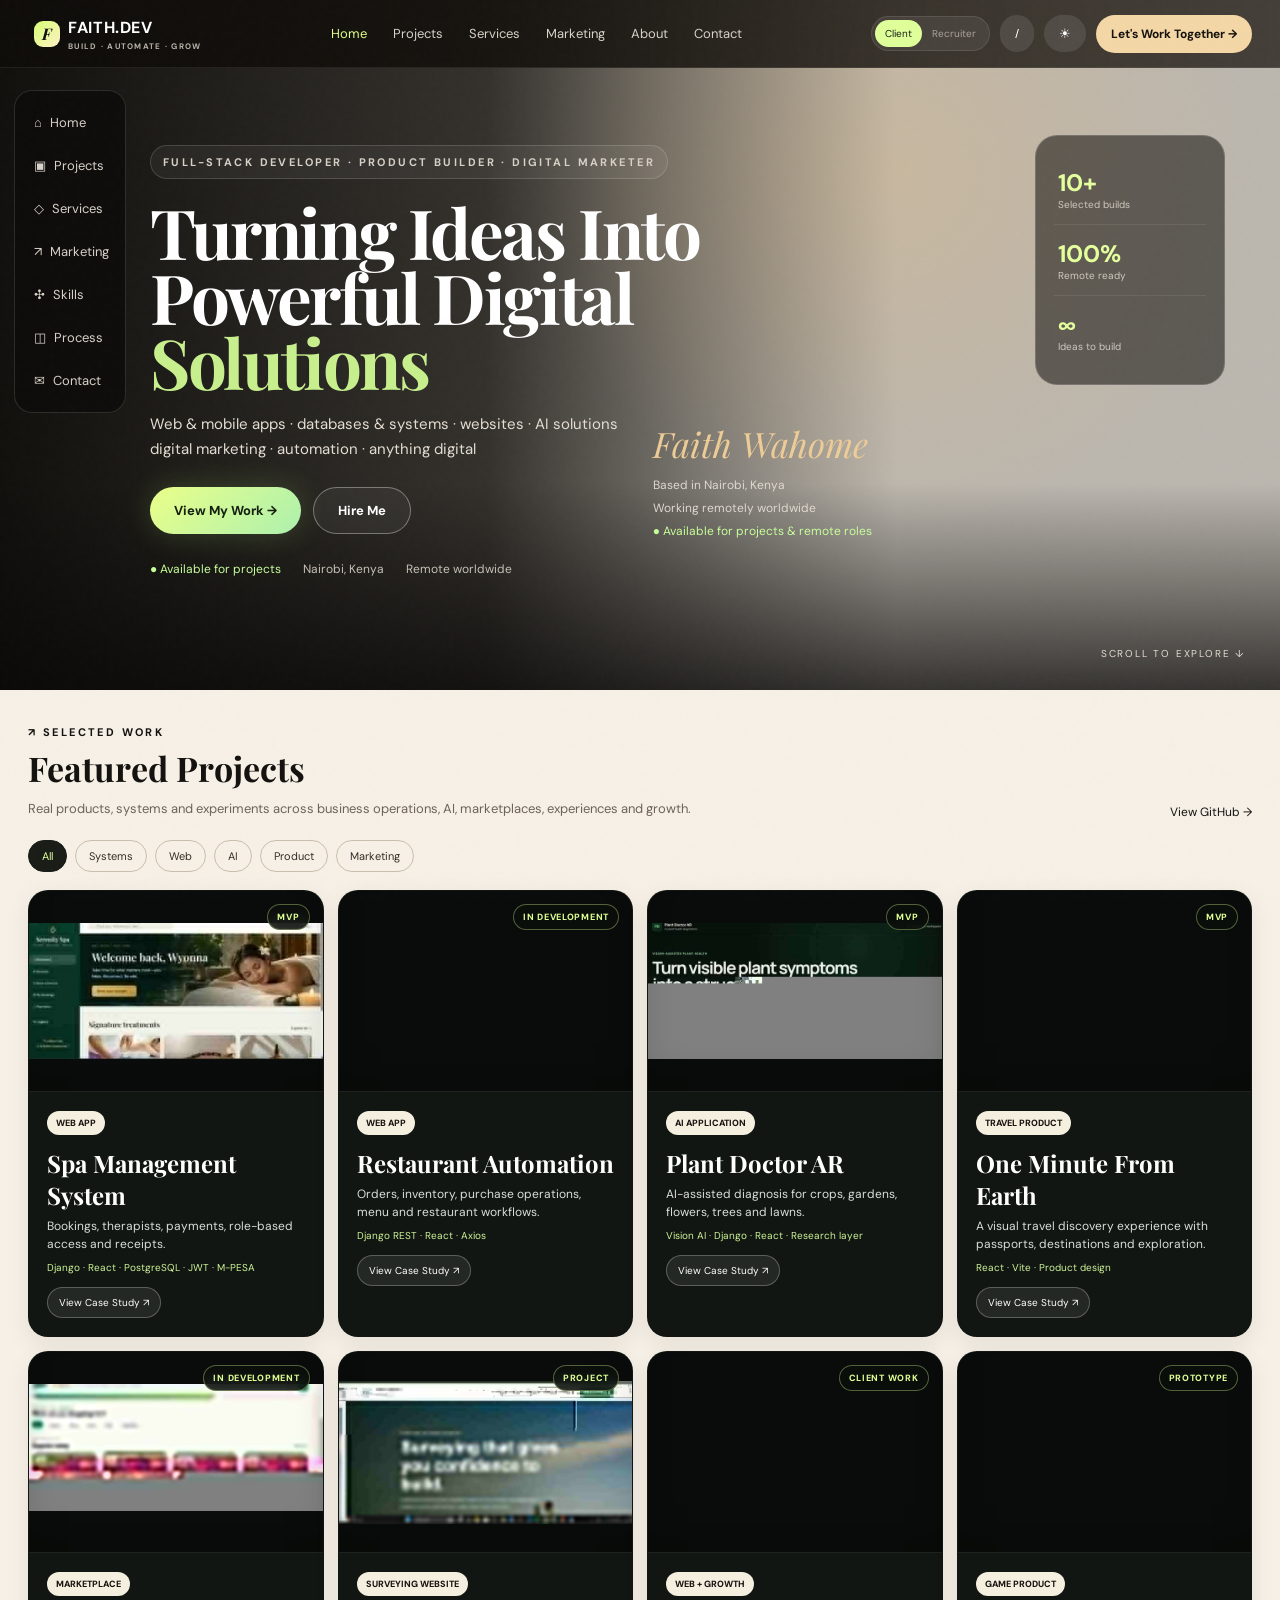
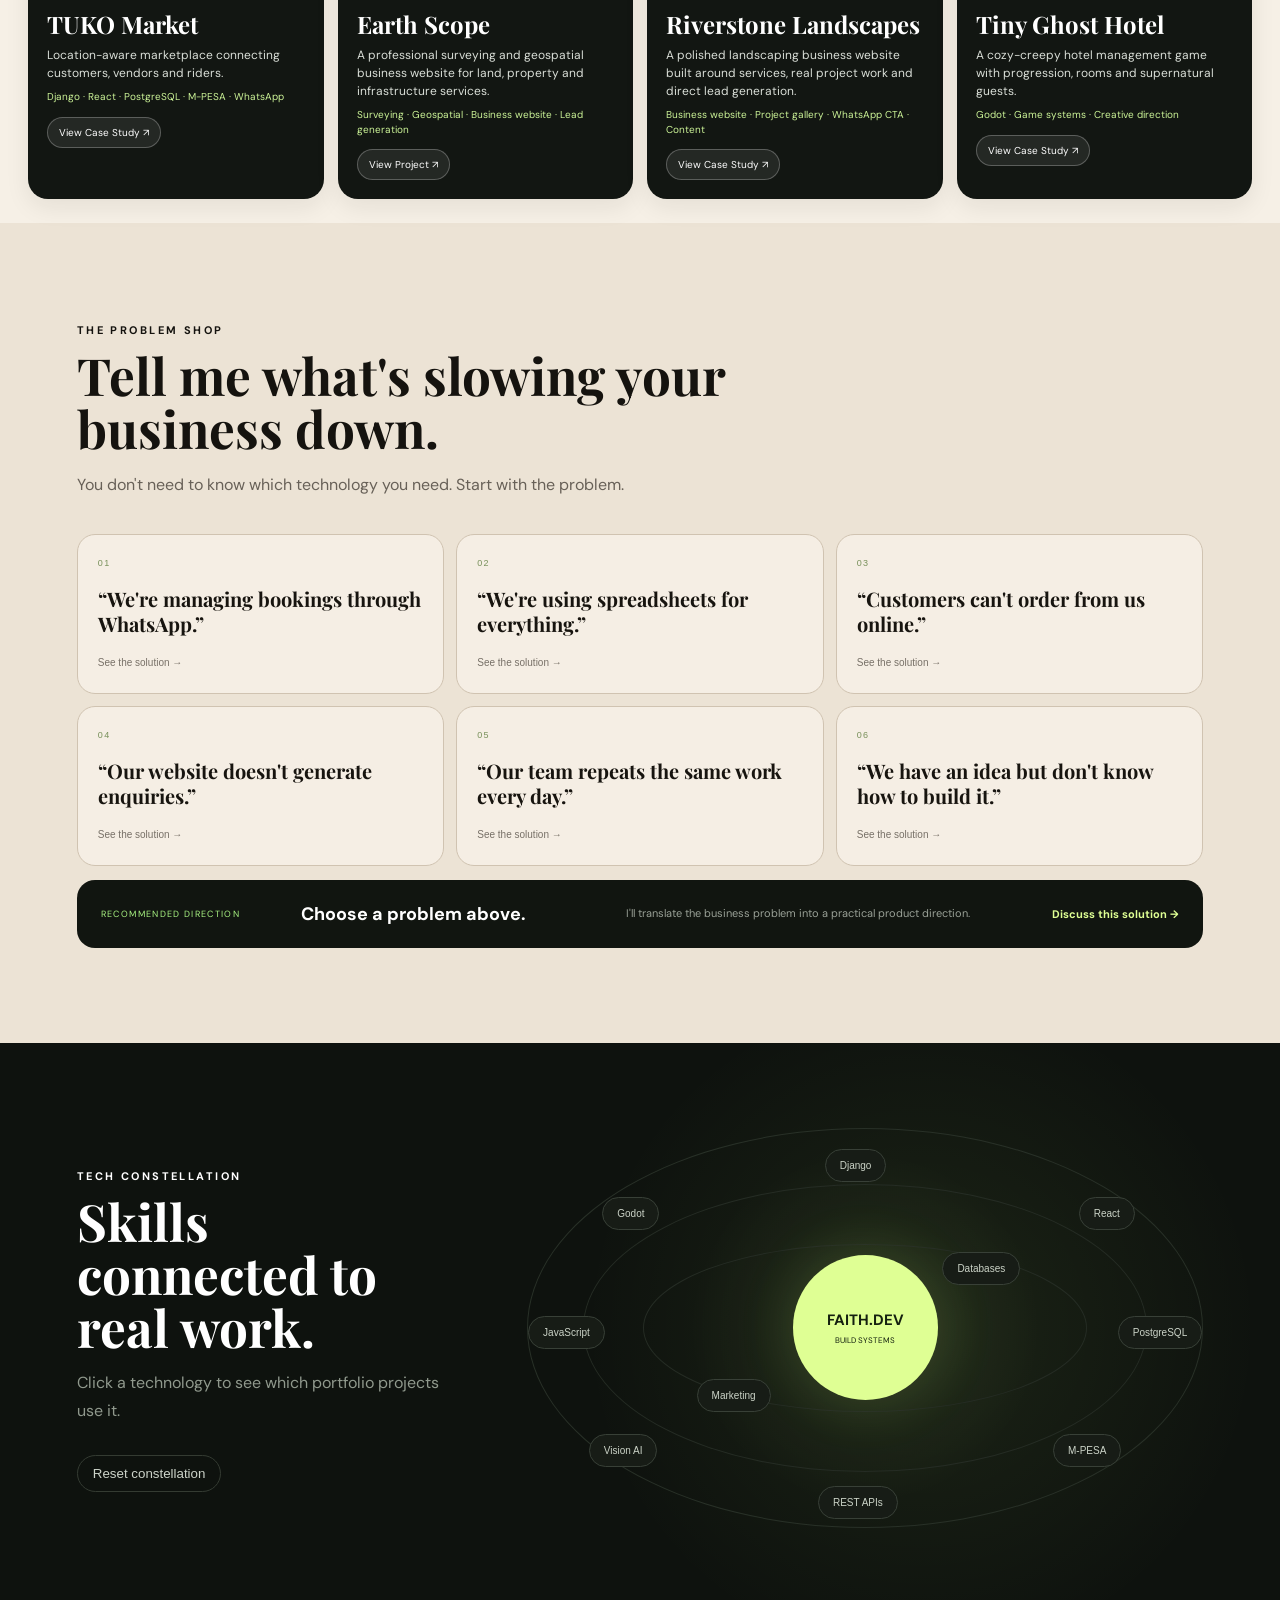
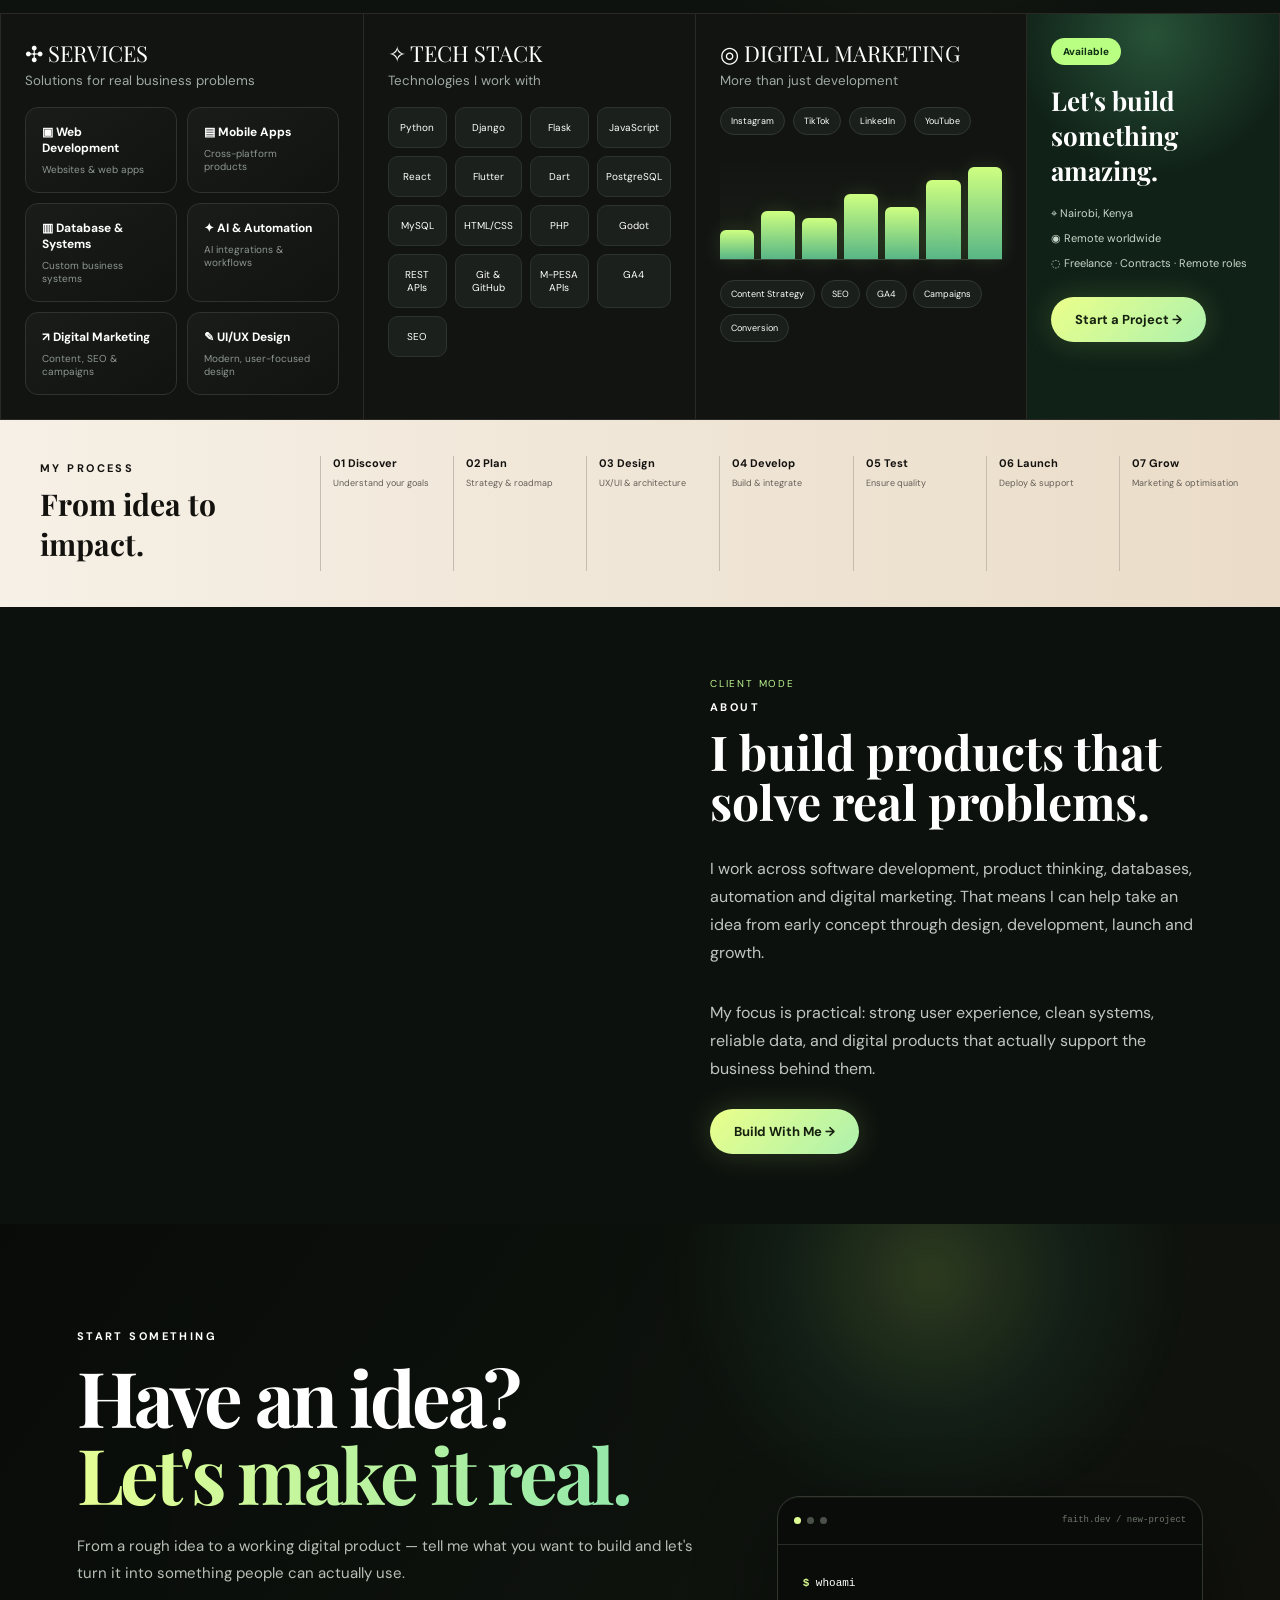
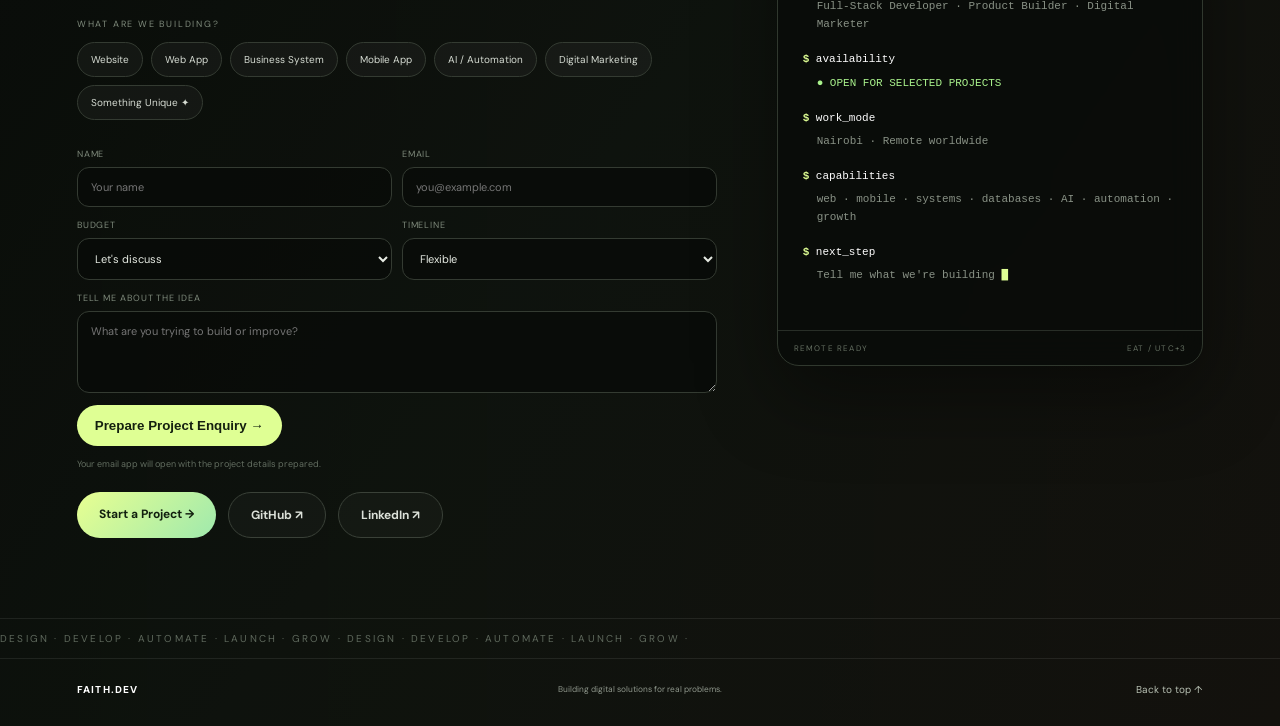
==== index.html @ 77a6c76f "Use local project screenshots for Riverstone and Tiny Ghost Hotel" ====
<!doctype html>
<html lang="en">
<head>
  <meta charset="utf-8"/>
  <meta name="viewport" content="width=device-width,initial-scale=1"/>
  <meta name="description" content="Faith Wahome — full-stack developer, product builder and digital marketer based in Nairobi, working remotely worldwide."/>
  <title>Faith.Dev — Build · Automate · Grow</title>
  <link rel="preconnect" href="https://fonts.googleapis.com">
  <link rel="preconnect" href="https://fonts.gstatic.com" crossorigin>
  <link href="https://fonts.googleapis.com/css2?family=DM+Sans:wght@400;500;600;700&family=Playfair+Display:wght@600;700&display=swap" rel="stylesheet">
  <link rel="stylesheet" href="styles.css"/>
</head>
<body>
  <div class="noise"></div>
  <header class="topbar">
    <a class="brand" href="#home"><span class="brand-mark">F</span><span>FAITH.DEV</span><small>BUILD · AUTOMATE · GROW</small></a>
    <nav class="topnav" aria-label="Main navigation">
      <a class="active" href="#home">Home</a><a href="#projects">Projects</a><a href="#services">Services</a><a href="#marketing">Marketing</a><a href="#about">About</a><a href="#contact">Contact</a>
    </nav>
    <div class="top-actions"><div class="mode-switch" role="group" aria-label="Portfolio mode"><button class="mode-btn active" data-mode="client">Client</button><button class="mode-btn" data-mode="recruiter">Recruiter</button></div><button id="commandBtn" class="icon-btn" aria-label="Open command palette">/</button><button id="themeToggle" class="icon-btn" aria-label="Toggle theme">☀</button><a class="work-btn" href="#contact">Let's Work Together →</a></div>
  </header>

  <aside class="rail">
    <a href="#home">⌂ <span>Home</span></a><a href="#projects">▣ <span>Projects</span></a><a href="#services">◇ <span>Services</span></a><a href="#marketing">↗ <span>Marketing</span></a><a href="#skills">✣ <span>Skills</span></a><a href="#process">◫ <span>Process</span></a><a href="#contact">✉ <span>Contact</span></a>
  </aside>

  <main>
    <section id="home" class="hero">
      <div class="hero-overlay"></div>
      <div class="hero-copy">
        <div class="eyebrow">FULL-STACK DEVELOPER · PRODUCT BUILDER · DIGITAL MARKETER</div>
        <h1>Turning Ideas Into<br/>Powerful Digital<br/><em>Solutions</em></h1>
        <p>Web & mobile apps · databases & systems · websites · AI solutions<br/>digital marketing · automation · anything digital</p>
        <div class="hero-cta"><a class="btn primary" href="#projects">View My Work →</a><a class="btn ghost" href="#contact">Hire Me</a></div>
        <div class="proof-strip"><span>● Available for projects</span><span>Nairobi, Kenya</span><span>Remote worldwide</span></div>
      </div>
      <div class="hero-signature">
        <div class="signature">Faith Wahome</div>
        <p>Based in Nairobi, Kenya</p><p>Working remotely worldwide</p><p class="available">● Available for projects & remote roles</p>
      </div>
      <div class="hero-stats">
        <div><b>10+</b><span>Selected builds</span></div><div><b>100%</b><span>Remote ready</span></div><div><b>∞</b><span>Ideas to build</span></div>
      </div>
      <div class="scroll-note">SCROLL TO EXPLORE ↓</div>
    </section>

    <section id="projects" class="section light-section">
      <div class="section-head"><div><span class="kicker">↗ SELECTED WORK</span><h2>Featured Projects</h2><p class="section-intro">Real products, systems and experiments across business operations, AI, marketplaces, experiences and growth.</p></div><a href="https://github.com/22koki" target="_blank" rel="noreferrer">View GitHub →</a></div>
      <div class="project-toolbar" aria-label="Project filters">
        <button class="filter-btn active" data-filter="all">All</button>
        <button class="filter-btn" data-filter="systems">Systems</button>
        <button class="filter-btn" data-filter="web">Web</button>
        <button class="filter-btn" data-filter="ai">AI</button>
        <button class="filter-btn" data-filter="product">Product</button>
        <button class="filter-btn" data-filter="marketing">Marketing</button>
      </div>
      <div class="project-grid">
        <article class="project-card" data-category="systems web" data-project="spa" data-tech="django react postgresql mpesa" style="--bg:url('assets/projects/serenity-spa.jpg')"><span class="project-status">MVP</span><span>WEB APP</span><div><h3>Spa Management System</h3><p>Bookings, therapists, payments, role-based access and receipts.</p><small>Django · React · PostgreSQL · JWT · M-PESA</small><button class="case-btn">View Case Study ↗</button></div></article>
        <article class="project-card" data-category="systems web" data-project="restaurant" data-tech="django react api" style="--bg:url('assets/projects/restaurant-os.jpg')"><span class="project-status">IN DEVELOPMENT</span><span>WEB APP</span><div><h3>Restaurant Automation</h3><p>Orders, inventory, purchase operations, menu and restaurant workflows.</p><small>Django REST · React · Axios</small><button class="case-btn">View Case Study ↗</button></div></article>
        <article class="project-card" data-category="ai product web" data-project="plant" data-tech="django react ai" style="--bg:url('assets/projects/plant-doctor.jpg')"><span class="project-status">MVP</span><span>AI APPLICATION</span><div><h3>Plant Doctor AR</h3><p>AI-assisted diagnosis for crops, gardens, flowers, trees and lawns.</p><small>Vision AI · Django · React · Research layer</small><button class="case-btn">View Case Study ↗</button></div></article>
        <article class="project-card" data-category="product web" data-project="earth" data-tech="react javascript" style="--bg:url('assets/projects/one-minute-earth.jpg')"><span class="project-status">MVP</span><span>TRAVEL PRODUCT</span><div><h3>One Minute From Earth</h3><p>A visual travel discovery experience with passports, destinations and exploration.</p><small>React · Vite · Product design</small><button class="case-btn">View Case Study ↗</button></div></article>
        <article class="project-card" data-category="systems product web" data-project="tuko" data-tech="django react postgresql mpesa api" style="--bg:url('assets/projects/tuko-market.jpg')"><span class="project-status">IN DEVELOPMENT</span><span>MARKETPLACE</span><div><h3>TUKO Market</h3><p>Location-aware marketplace connecting customers, vendors and riders.</p><small>Django · React · PostgreSQL · M-PESA · WhatsApp</small><button class="case-btn">View Case Study ↗</button></div></article>
        <article class="project-card" data-category="web marketing" data-project="earthscope" data-tech="html css marketing" style="--bg:url('assets/projects/earth-scope.jpg')"><span class="project-status">PROJECT</span><span>SURVEYING WEBSITE</span><div><h3>Earth Scope</h3><p>A professional surveying and geospatial business website for land, property and infrastructure services.</p><small>Surveying · Geospatial · Business website · Lead generation</small><button class="case-btn">View Project ↗</button></div></article>
        <article class="project-card" data-category="marketing web" data-project="riverstone" data-tech="html css marketing" style="--bg:url('assets/projects/riverstone.jpg')"><span class="project-status">CLIENT WORK</span><span>WEB + GROWTH</span><div><h3>Riverstone Landscapes</h3><p>A polished landscaping business website built around services, real project work and direct lead generation.</p><small>Business website · Project gallery · WhatsApp CTA · Content</small><button class="case-btn">View Case Study ↗</button></div></article>
        <article class="project-card" data-category="product" data-project="ghost" data-tech="godot" style="--bg:url('assets/projects/tiny-ghost-hotel.jpg')"><span class="project-status">PROTOTYPE</span><span>GAME PRODUCT</span><div><h3>Tiny Ghost Hotel</h3><p>A cozy-creepy hotel management game with progression, rooms and supernatural guests.</p><small>Godot · Game systems · Creative direction</small><button class="case-btn">View Case Study ↗</button></div></article>
      </div>
    </section>

    <section id="problems" class="problem-shop">
  <div class="problem-head"><span class="kicker">THE PROBLEM SHOP</span><h2>Tell me what's slowing your business down.</h2><p>You don't need to know which technology you need. Start with the problem.</p></div>
  <div class="problem-grid">
    <button data-solution="booking"><span>01</span><b>“We're managing bookings through WhatsApp.”</b><small>See the solution →</small></button>
    <button data-solution="excel"><span>02</span><b>“We're using spreadsheets for everything.”</b><small>See the solution →</small></button>
    <button data-solution="orders"><span>03</span><b>“Customers can't order from us online.”</b><small>See the solution →</small></button>
    <button data-solution="website"><span>04</span><b>“Our website doesn't generate enquiries.”</b><small>See the solution →</small></button>
    <button data-solution="manual"><span>05</span><b>“Our team repeats the same work every day.”</b><small>See the solution →</small></button>
    <button data-solution="idea"><span>06</span><b>“We have an idea but don't know how to build it.”</b><small>See the solution →</small></button>
  </div>
  <div id="solutionPanel" class="solution-panel">
    <span>RECOMMENDED DIRECTION</span><h3 id="solutionTitle">Choose a problem above.</h3><p id="solutionText">I'll translate the business problem into a practical product direction.</p><div id="solutionTags"></div><a href="#contact">Discuss this solution →</a>
  </div>
</section>

<section id="constellation" class="constellation">
  <div class="constellation-copy"><span class="kicker">TECH CONSTELLATION</span><h2>Skills connected to real work.</h2><p>Click a technology to see which portfolio projects use it.</p><button id="resetTech">Reset constellation</button></div>
  <div class="tech-orbit">
    <button data-tech-filter="django">Django</button><button data-tech-filter="react">React</button><button data-tech-filter="postgresql">PostgreSQL</button><button data-tech-filter="mpesa">M-PESA</button><button data-tech-filter="api">REST APIs</button><button data-tech-filter="ai">Vision AI</button><button data-tech-filter="javascript">JavaScript</button><button data-tech-filter="godot">Godot</button><button data-tech-filter="database">Databases</button><button data-tech-filter="marketing">Marketing</button>
    <div class="orbit-core"><b>FAITH.DEV</b><small>BUILD SYSTEMS</small></div>
  </div>
</section>

<section id="recruiterBrief" class="recruiter-brief">
  <div><span class="kicker">RECRUITER QUICK VIEW</span><h2>Full-stack engineering with product thinking.</h2><p>Five years of software-focused experience across web applications, APIs, databases, testing, debugging and product development, with growing work across AI, automation and digital growth.</p></div>
  <div class="recruiter-facts"><span><b>Core</b>Python · Django · React</span><span><b>Data</b>PostgreSQL · MySQL · SQL</span><span><b>Product</b>REST APIs · Flutter · Git/GitHub</span><span><b>Work mode</b>Remote-first · EAT / UTC+3</span></div>
  <div class="recruiter-actions"><a href="https://github.com/22koki" target="_blank" rel="noreferrer">GitHub ↗</a><a href="mailto:wahomeimani@gmail.com?subject=Remote%20Developer%20Opportunity">Contact for a role →</a></div>
</section>

<section class="dashboard">
      <div id="services" class="panel services-panel">
        <div class="panel-title"><div><span>✣ SERVICES</span><small>Solutions for real business problems</small></div></div>
        <div class="mini-grid">
          <div><b>▣ Web Development</b><small>Websites & web apps</small></div>
          <div><b>▤ Mobile Apps</b><small>Cross-platform products</small></div>
          <div><b>▥ Database & Systems</b><small>Custom business systems</small></div>
          <div><b>✦ AI & Automation</b><small>AI integrations & workflows</small></div>
          <div><b>↗ Digital Marketing</b><small>Content, SEO & campaigns</small></div>
          <div><b>✎ UI/UX Design</b><small>Modern, user-focused design</small></div>
        </div>
      </div>

      <div id="skills" class="panel skills-panel">
        <div class="panel-title"><div><span>✧ TECH STACK</span><small>Technologies I work with</small></div></div>
        <div class="skill-cloud"><span>Python</span><span>Django</span><span>Flask</span><span>JavaScript</span><span>React</span><span>Flutter</span><span>Dart</span><span>PostgreSQL</span><span>MySQL</span><span>HTML/CSS</span><span>PHP</span><span>Godot</span><span>REST APIs</span><span>Git & GitHub</span><span>M-PESA APIs</span><span>GA4</span><span>SEO</span></div>
      </div>

      <div id="marketing" class="panel marketing-panel">
        <div class="panel-title"><div><span>◎ DIGITAL MARKETING</span><small>More than just development</small></div></div>
        <div class="social-row"><span>Instagram</span><span>TikTok</span><span>LinkedIn</span><span>YouTube</span></div>
        <div class="growth-graph"><i style="--h:28%"></i><i style="--h:46%"></i><i style="--h:39%"></i><i style="--h:62%"></i><i style="--h:50%"></i><i style="--h:76%"></i><i style="--h:88%"></i></div>
        <div class="marketing-tags"><span>Content Strategy</span><span>SEO</span><span>GA4</span><span>Campaigns</span><span>Conversion</span></div>
      </div>

      <div class="panel availability-card">
        <span class="badge">Available</span><h3>Let's build something amazing.</h3>
        <p>⌖ Nairobi, Kenya</p><p>◉ Remote worldwide</p><p>◌ Freelance · Contracts · Remote roles</p><a href="#contact" class="btn primary">Start a Project →</a>
      </div>
    </section>

    <section id="process" class="process">
      <div><span class="kicker">MY PROCESS</span><h2>From idea to impact.</h2></div>
      <ol><li><b>01 Discover</b><span>Understand your goals</span></li><li><b>02 Plan</b><span>Strategy & roadmap</span></li><li><b>03 Design</b><span>UX/UI & architecture</span></li><li><b>04 Develop</b><span>Build & integrate</span></li><li><b>05 Test</b><span>Ensure quality</span></li><li><b>06 Launch</b><span>Deploy & support</span></li><li><b>07 Grow</b><span>Marketing & optimisation</span></li></ol>
    </section>

    <section id="about" class="about">
      <div class="about-image"></div><div class="about-copy"><span class="kicker">ABOUT</span><h2>I build products that solve real problems.</h2><p>I work across software development, product thinking, databases, automation and digital marketing. That means I can help take an idea from early concept through design, development, launch and growth.</p><p>My focus is practical: strong user experience, clean systems, reliable data, and digital products that actually support the business behind them.</p><a href="#contact" class="btn primary">Build With Me →</a></div>
    </section>

    <section id="contact" class="contact contact-launch">
      <div class="contact-glow"></div>
      <div class="contact-shell">
        <div class="contact-main">
          <span class="kicker">START SOMETHING</span>
          <h2>Have an idea?<br/><em>Let's make it real.</em></h2>
          <p class="contact-lead">From a rough idea to a working digital product — tell me what you want to build and let's turn it into something people can actually use.</p>

          <div class="build-picker">
            <span class="picker-label">WHAT ARE WE BUILDING?</span>
            <div class="build-options">
              <button data-build="Website">Website</button>
              <button data-build="Web application">Web App</button>
              <button data-build="Business system">Business System</button>
              <button data-build="Mobile app">Mobile App</button>
              <button data-build="AI / automation">AI / Automation</button>
              <button data-build="Digital marketing">Digital Marketing</button>
              <button data-build="Something unique">Something Unique ✦</button>
            </div>
          </div>

          <form id="projectForm" class="project-form">
            <div class="form-row"><label>Name<input name="name" required placeholder="Your name"></label><label>Email<input type="email" name="email" required placeholder="you@example.com"></label></div>
            <div class="form-row"><label>Budget<select name="budget"><option>Let's discuss</option><option>Under $500</option><option>$500 – $1,500</option><option>$1,500 – $5,000</option><option>$5,000+</option></select></label><label>Timeline<select name="timeline"><option>Flexible</option><option>ASAP</option><option>1–4 weeks</option><option>1–3 months</option><option>3+ months</option></select></label></div>
            <label>Tell me about the idea<textarea name="message" required rows="4" placeholder="What are you trying to build or improve?"></textarea></label>
            <button type="submit">Prepare Project Enquiry →</button>
            <small id="formStatus">Your email app will open with the project details prepared.</small>
          </form>
          <div class="contact-options">
            <a id="projectEmail" class="contact-primary" href="mailto:wahomeimani@gmail.com?subject=Project%20Enquiry">Start a Project →</a>
            <a href="https://github.com/22koki" target="_blank" rel="noreferrer">GitHub ↗</a>
            <a href="https://www.linkedin.com" target="_blank" rel="noreferrer">LinkedIn ↗</a>
          </div>
        </div>

        <aside class="contact-console">
          <div class="console-top"><span><i></i><i></i><i></i></span><small>faith.dev / new-project</small></div>
          <div class="console-body">
            <p><b>$</b> whoami</p>
            <p class="console-output">Full-Stack Developer · Product Builder · Digital Marketer</p>
            <p><b>$</b> availability</p>
            <p class="console-output status-live">● OPEN FOR SELECTED PROJECTS</p>
            <p><b>$</b> work_mode</p>
            <p class="console-output">Nairobi · Remote worldwide</p>
            <p><b>$</b> capabilities</p>
            <p class="console-output">web · mobile · systems · databases · AI · automation · growth</p>
            <p><b>$</b> next_step</p>
            <p class="console-output terminal-cursor">Tell me what we're building <span>█</span></p>
          </div>
          <div class="console-footer"><span>REMOTE READY</span><span>EAT / UTC+3</span></div>
        </aside>
      </div>
      <div class="contact-marquee" aria-hidden="true"><div>DESIGN · DEVELOP · AUTOMATE · LAUNCH · GROW · DESIGN · DEVELOP · AUTOMATE · LAUNCH · GROW ·</div></div>
      <footer class="site-footer"><span>FAITH.DEV</span><small>Building digital solutions for real problems.</small><a href="#home">Back to top ↑</a></footer>
    </section>
  <div id="projectModal" class="project-modal" aria-hidden="true">
    <div class="modal-backdrop" data-close-modal></div>
    <article class="modal-card" role="dialog" aria-modal="true" aria-labelledby="modalTitle">
      <button class="modal-close" data-close-modal aria-label="Close project">×</button>
      <span id="modalType" class="modal-type"></span>
      <h2 id="modalTitle"></h2>
      <p id="modalSummary" class="modal-summary"></p>
      <div class="modal-columns">
        <div><h4>What it solves</h4><p id="modalProblem"></p></div>
        <div><h4>Built with</h4><div id="modalStack" class="modal-stack"></div></div>
      </div>
      <div id="modalHighlights" class="modal-highlights"></div>
      <div class="modal-actions"><a id="modalCase" class="btn primary">Full Case Study →</a><a id="modalRepo" class="btn modal-contact" target="_blank" rel="noreferrer">GitHub</a><a href="#contact" class="btn modal-contact" data-close-modal>Build something like this</a></div>
    </article>
  </div>

  <div id="commandPalette" class="command-palette" aria-hidden="true">
    <div class="command-backdrop" data-close-command></div>
    <div class="command-box" role="dialog" aria-modal="true" aria-label="Command palette">
      <div class="command-head"><b>COMMAND PALETTE</b><span>ESC to close</span></div>
      <input id="commandInput" autocomplete="off" placeholder="Type: projects, AI, marketing, hire..."/>
      <div class="command-list">
        <button data-command="#projects">↗ Explore projects</button>
        <button data-command-filter="ai">✦ Show AI work</button>
        <button data-command-filter="systems">▦ Show business systems</button>
        <button data-command="#marketing">◎ Show digital marketing</button>
        <button data-command="#skills">⌘ Show tech stack</button>
        <button data-command="#contact">→ Hire / start a project</button>
      </div>
    </div>
  </div>
  </main>
  <script src="script.js"></script>
</body>
</html>
---- styles.css ----
*{box-sizing:border-box}html{scroll-behavior:smooth}body{margin:0;font-family:"DM Sans",sans-serif;background:#f6f0e6;color:#14120f}.noise{position:fixed;inset:0;pointer-events:none;opacity:.035;z-index:100;background-image:url("data:image/svg+xml,%3Csvg viewBox='0 0 180 180' xmlns='http://www.w3.org/2000/svg'%3E%3Cfilter id='n'%3E%3CfeTurbulence type='fractalNoise' baseFrequency='.9' numOctaves='3' stitchTiles='stitch'/%3E%3C/filter%3E%3Crect width='100%25' height='100%25' filter='url(%23n)' opacity='.45'/%3E%3C/svg%3E")}.topbar{position:fixed;z-index:50;top:0;left:0;right:0;height:68px;display:flex;align-items:center;padding:0 28px 0 34px;background:linear-gradient(90deg,rgba(15,13,10,.94),rgba(28,23,17,.75));backdrop-filter:blur(20px);border-bottom:1px solid rgba(255,255,255,.08);color:#fff}.brand{color:#fff;text-decoration:none;font-weight:700;letter-spacing:.04em;display:grid;grid-template-columns:34px auto;grid-template-rows:24px 13px;align-items:center}.brand-mark{grid-row:1/3;width:26px;height:26px;border-radius:9px;background:linear-gradient(135deg,#d7ff73,#fff0c7);color:#111;display:grid;place-items:center;font-family:"Playfair Display";font-style:italic}.brand small{font-size:8px;letter-spacing:.16em;color:#b9b3aa}.topnav{display:flex;gap:26px;margin:auto}.topnav a,.rail a{color:#d8d2ca;text-decoration:none;font-size:13px}.topnav a:hover,.topnav .active{color:#dfff88}.top-actions{display:flex;gap:10px;align-items:center}.icon-btn,.work-btn{border:0;border-radius:999px;padding:11px 15px}.icon-btn{background:rgba(255,255,255,.1);color:#fff}.work-btn{background:#f4d7a6;color:#15120e;text-decoration:none;font-weight:700;font-size:12px}.rail{position:fixed;left:14px;top:90px;z-index:40;width:112px;padding:12px 10px;border-radius:18px;background:rgba(13,12,10,.8);backdrop-filter:blur(18px);border:1px solid rgba(255,255,255,.13);display:flex;flex-direction:column;gap:4px}.rail a{padding:11px 9px;border-radius:10px;display:flex;gap:8px}.rail a:hover{background:rgba(202,255,121,.1);color:#ddff9d}main{padding-top:0}.hero{min-height:690px;position:relative;overflow:hidden;color:#fff;background:linear-gradient(90deg,rgba(13,12,9,.98) 0%,rgba(18,16,12,.85) 38%,rgba(13,12,10,.25) 70%),url('https://images.unsplash.com/photo-1515879218367-8466d910aaa4?auto=format&fit=crop&w=2200&q=90') center/cover}.hero-overlay{position:absolute;inset:0;background:radial-gradient(circle at 70% 25%,rgba(255,188,90,.18),transparent 35%),linear-gradient(180deg,transparent 70%,rgba(9,8,7,.75))}.hero-copy{position:absolute;left:150px;top:145px;z-index:2;max-width:650px}.eyebrow,.kicker{font-size:11px;letter-spacing:.22em;font-weight:700}.eyebrow{color:#d7d0c6;border:1px solid rgba(255,255,255,.15);display:inline-block;padding:9px 12px;border-radius:999px;background:rgba(255,255,255,.05)}h1,h2,h3{margin-top:0}.hero h1{font-family:"Playfair Display",serif;font-size:69px;line-height:.94;margin:20px 0 18px;letter-spacing:-.035em}.hero h1 em,.contact h2 em{font-style:normal;color:#c8ef8d}.hero-copy p{color:#e4ddd3;line-height:1.7;font-size:15px}.hero-cta{display:flex;gap:12px;margin-top:24px}.btn{display:inline-flex;align-items:center;justify-content:center;text-decoration:none;border-radius:999px;padding:14px 24px;font-weight:700;font-size:13px}.btn.primary{background:linear-gradient(135deg,#ebff8a,#adf1ae);color:#15200f;box-shadow:0 0 30px rgba(188,255,123,.18)}.btn.ghost{border:1px solid rgba(255,255,255,.35);color:#fff;background:rgba(255,255,255,.05)}.proof-strip{display:flex;gap:22px;margin-top:27px;color:#c6c0b7;font-size:12px}.proof-strip span:first-child,.available{color:#c7ff9a}.hero-signature{position:absolute;z-index:2;left:51%;top:420px;font-size:12px;color:#e0d8ce}.signature{font-family:"Playfair Display";font-size:35px;font-style:italic;color:#edcc97;margin-bottom:10px}.hero-signature p{margin:7px 0}.hero-stats{position:absolute;z-index:2;right:55px;top:135px;width:190px;border:1px solid rgba(255,255,255,.16);border-radius:22px;padding:18px;background:rgba(21,19,15,.56);backdrop-filter:blur(14px)}.hero-stats div{display:flex;flex-direction:column;padding:13px 4px;border-bottom:1px solid rgba(255,255,255,.08)}.hero-stats div:last-child{border-bottom:0}.hero-stats b{font-size:24px;color:#e4ff9d}.hero-stats span{font-size:10px;color:#cfc9c0}.scroll-note{position:absolute;z-index:2;right:34px;bottom:30px;font-size:10px;letter-spacing:.18em;color:#e4ddd3}.section{padding:30px 28px 24px}.light-section{background:#f6f0e6}.section-head{display:flex;justify-content:space-between;align-items:end;margin-bottom:20px}.section-head h2{font-family:"Playfair Display";font-size:34px;margin:4px 0 0}.section-head a{font-size:12px;color:#14120f;text-decoration:none}.project-grid{display:grid;grid-template-columns:repeat(4,1fr);gap:14px}.project-card{min-height:390px;border-radius:20px;overflow:hidden;position:relative;background:#121612;color:#fff;padding:220px 18px 18px;display:flex;flex-direction:column;justify-content:flex-start;gap:10px;transition:.35s transform,.35s box-shadow;border:1px solid rgba(20,24,19,.12);box-shadow:0 8px 24px rgba(25,20,15,.08)}
.project-card:before{content:"";position:absolute;left:0;right:0;top:0;height:200px;background-color:#090c0a;background-image:var(--bg);background-repeat:no-repeat;background-position:center;background-size:contain;border-bottom:1px solid rgba(255,255,255,.09)}
.project-card:after{content:"";position:absolute;left:0;right:0;top:0;height:200px;pointer-events:none;box-shadow:inset 0 -22px 28px rgba(5,7,5,.12)}.project-card:hover{transform:translateY(-7px);box-shadow:0 18px 35px rgba(25,20,15,.2)}.project-card>span{position:relative;z-index:2;align-self:flex-start;background:#f5efdf;color:#17130f;border-radius:999px;padding:6px 9px;font-size:9px;font-weight:800}.project-card>div{position:relative;z-index:2}.project-card h3{font-family:"Playfair Display";font-size:24px;margin:2px 0 6px}.project-card p{font-size:12px;color:#d9ded7;line-height:1.5;margin:0 0 8px}.project-card small{display:block;font-size:10px;color:#cdf598;line-height:1.45}.dashboard{display:grid;grid-template-columns:1.15fr 1.05fr 1.05fr .8fr;gap:1px;background:#2b2923;padding:1px}.panel{background:#121412;color:white;padding:24px;min-height:300px}.panel-title{display:flex;justify-content:space-between;margin-bottom:18px}.panel-title span{font-family:"Playfair Display";font-size:22px}.panel-title small{display:block;color:#9faaa1;margin-top:4px}.mini-grid{display:grid;grid-template-columns:repeat(2,1fr);gap:10px}.mini-grid div{border:1px solid #2d332e;border-radius:13px;padding:16px;background:linear-gradient(145deg,#191c19,#111310)}.mini-grid b{display:block;font-size:12px}.mini-grid small{display:block;font-size:10px;color:#8d968f;margin-top:7px}.skill-cloud{display:grid;grid-template-columns:repeat(4,1fr);gap:8px}.skill-cloud span{background:#1b201c;border:1px solid #2b332c;padding:13px 8px;border-radius:10px;text-align:center;font-size:10px}.social-row{display:flex;gap:8px;flex-wrap:wrap}.social-row span,.marketing-tags span{padding:7px 10px;border-radius:999px;background:#1a1f1b;border:1px solid #30372f;font-size:9px}.growth-graph{height:105px;display:flex;align-items:flex-end;gap:7px;margin:20px 0;border-bottom:1px solid #394038;background:linear-gradient(180deg,transparent,rgba(186,255,117,.04))}.growth-graph i{flex:1;height:var(--h);background:linear-gradient(#ceff81,#58b686);border-radius:6px 6px 0 0;box-shadow:0 0 20px rgba(189,255,125,.13)}.marketing-tags{display:flex;gap:6px;flex-wrap:wrap}.availability-card{background:radial-gradient(circle at 50% 5%,rgba(121,255,173,.22),transparent 35%),#102117}.availability-card .badge{display:inline-block;padding:7px 12px;border-radius:999px;background:#b8ff82;color:#113015;font-size:10px;font-weight:800}.availability-card h3{font-family:"Playfair Display";font-size:26px;margin:18px 0}.availability-card p{font-size:11px;color:#c8d7ca}.availability-card .btn{margin-top:16px}.process{display:grid;grid-template-columns:250px 1fr;gap:30px;padding:36px 40px;background:linear-gradient(90deg,#f6f0e6,#eadcc8)}.process h2{font-family:"Playfair Display";font-size:30px;margin:7px 0}.process ol{list-style:none;padding:0;margin:0;display:grid;grid-template-columns:repeat(7,1fr);gap:12px}.process li{border-left:1px solid #c6bdaF;padding-left:12px}.process li b{font-size:11px;display:block}.process li span{font-size:9px;color:#645e56}.about{min-height:520px;display:grid;grid-template-columns:1fr 1fr;background:#0d110e;color:#fff}.about-image{background:url('https://images.unsplash.com/photo-1498050108023-c5249f4df085?auto=format&fit=crop&w=1600&q=90') center/cover}.about-copy{display:flex;flex-direction:column;justify-content:center;padding:70px}.about-copy h2{font-family:"Playfair Display";font-size:48px;line-height:1.05;margin:12px 0}.about-copy p{color:#bfc6c0;line-height:1.75;max-width:650px}.about-copy .btn{align-self:flex-start;margin-top:10px}.contact{text-align:center;padding:100px 20px;background:linear-gradient(180deg,#f6f0e6,#e7d6bd)}.contact h2{font-family:"Playfair Display";font-size:64px;line-height:1;margin:15px 0 32px}.contact h2 em{color:#4f7039}.contact-options{display:flex;justify-content:center;gap:12px}.contact-options a{padding:14px 22px;border-radius:999px;border:1px solid #aa9d89;text-decoration:none;color:#15120e;font-weight:700;font-size:12px}body.dark{background:#0d100e;color:#f3efe7}body.dark .light-section{background:#10130f}body.dark .section-head a{color:#fff}body.dark .process{background:linear-gradient(90deg,#11140f,#1a1d17)}body.dark .contact{background:linear-gradient(180deg,#0e100d,#171a14)}body.dark .contact-options a{color:#fff;border-color:#4a5047}@media(max-width:1100px){.rail{display:none}.hero-copy{left:50px}.project-grid{grid-template-columns:repeat(2,1fr)}.dashboard{grid-template-columns:1fr 1fr}.process{grid-template-columns:1fr}.process ol{grid-template-columns:repeat(4,1fr)}}@media(max-width:760px){.topbar{height:62px;padding:0 14px}.topnav{display:none}.work-btn{display:none}.hero{min-height:760px}.hero-copy{left:24px;right:24px;top:125px}.hero h1{font-size:48px}.hero-signature{left:25px;top:500px}.hero-stats{top:auto;right:20px;bottom:42px;width:170px}.proof-strip{flex-wrap:wrap}.section{padding:24px 16px}.project-grid{grid-template-columns:1fr}.dashboard{grid-template-columns:1fr}.process{padding:30px 20px}.process ol{grid-template-columns:1fr 1fr}.about{grid-template-columns:1fr}.about-image{min-height:300px}.about-copy{padding:45px 25px}.about-copy h2{font-size:38px}.contact h2{font-size:48px}.contact-options{flex-direction:column;max-width:260px;margin:auto}}
.section-intro{max-width:720px;color:#6c645a;font-size:13px;line-height:1.6;margin:8px 0 0}
.project-toolbar{display:flex;gap:8px;flex-wrap:wrap;margin:0 0 18px}
.filter-btn,.mode-btn,.case-btn{font:inherit}
.filter-btn{border:1px solid #cabfae;background:transparent;color:#332e28;border-radius:999px;padding:8px 13px;font-size:11px;cursor:pointer}
.filter-btn.active,.filter-btn:hover{background:#1a1d17;color:#dfff9a;border-color:#1a1d17}
.project-card{cursor:pointer}
.project-card.hidden{display:none}
.case-btn{margin-top:12px;border:1px solid rgba(255,255,255,.25);background:rgba(255,255,255,.08);color:#fff;border-radius:999px;padding:8px 11px;font-size:10px;cursor:pointer}
.mode-switch{display:flex;background:rgba(255,255,255,.07);border:1px solid rgba(255,255,255,.1);border-radius:999px;padding:3px}
.mode-btn{border:0;background:transparent;color:#aaa39a;padding:7px 10px;border-radius:999px;font-size:10px;cursor:pointer}
.mode-btn.active{background:#dfff9a;color:#182015}
body[data-mode="recruiter"] .marketing-panel{opacity:.55}
body[data-mode="recruiter"] .project-card[data-category~="marketing"]{order:20}
body[data-mode="recruiter"] .about-copy:before{content:"RECRUITER MODE";display:inline-block;color:#bdf58e;font-size:10px;letter-spacing:.18em;margin-bottom:10px}
body[data-mode="client"] .about-copy:before{content:"CLIENT MODE";display:inline-block;color:#bdf58e;font-size:10px;letter-spacing:.18em;margin-bottom:10px}
.project-modal,.command-palette{position:fixed;inset:0;z-index:120;display:none}
.project-modal.open,.command-palette.open{display:block}
.modal-backdrop,.command-backdrop{position:absolute;inset:0;background:rgba(4,5,4,.74);backdrop-filter:blur(12px)}
.modal-card{position:relative;z-index:2;width:min(860px,calc(100% - 34px));max-height:88vh;overflow:auto;margin:6vh auto;background:linear-gradient(160deg,#f8f2e9,#eadfcf);color:#15120e;border-radius:26px;padding:34px;box-shadow:0 30px 100px rgba(0,0,0,.45)}
.modal-close{position:absolute;right:20px;top:16px;border:0;background:transparent;font-size:32px;cursor:pointer;color:#322b24}
.modal-type{font-size:10px;letter-spacing:.18em;font-weight:800;color:#557238}
.modal-card h2{font-family:"Playfair Display";font-size:44px;line-height:1;margin:10px 0 12px}
.modal-summary{font-size:15px;line-height:1.7;color:#5a534b}
.modal-columns{display:grid;grid-template-columns:1.2fr 1fr;gap:28px;margin:28px 0}
.modal-columns h4{font-size:11px;letter-spacing:.14em;margin:0 0 9px}
.modal-columns p{font-size:13px;line-height:1.6;color:#625a51}
.modal-stack{display:flex;gap:7px;flex-wrap:wrap}
.modal-stack span{font-size:10px;border:1px solid #c9bda9;border-radius:999px;padding:7px 9px}
.modal-highlights{display:grid;grid-template-columns:repeat(3,1fr);gap:10px}
.modal-highlights div{background:#171914;color:#fff;padding:15px;border-radius:14px;font-size:11px;line-height:1.5}
.modal-actions{display:flex;gap:10px;margin-top:26px}
.modal-contact{border:1px solid #aa9d89;color:#19150f}
.command-box{position:relative;z-index:2;width:min(650px,calc(100% - 34px));margin:12vh auto;background:#10130f;border:1px solid #30362e;border-radius:22px;padding:18px;color:#fff;box-shadow:0 30px 100px rgba(0,0,0,.55)}
.command-head{display:flex;justify-content:space-between;font-size:11px;letter-spacing:.13em;color:#bfc8bb;margin-bottom:12px}
.command-head span{font-size:9px;color:#697267}
#commandInput{width:100%;border:1px solid #333a31;background:#181c17;color:#fff;border-radius:13px;padding:15px 16px;outline:none;font:inherit}
.command-list{display:grid;gap:6px;margin-top:12px}
.command-list button{border:0;background:transparent;color:#d9e0d6;text-align:left;padding:12px;border-radius:10px;cursor:pointer;font:inherit}
.command-list button:hover{background:#20251e;color:#dfff9a}
.reveal{opacity:0;transform:translateY(26px);transition:opacity .7s ease,transform .7s ease}
.reveal.visible{opacity:1;transform:none}
body.dark .section-intro{color:#aaa69f}
body.dark .filter-btn{border-color:#454a43;color:#ddd}
body.dark .filter-btn.active,body.dark .filter-btn:hover{background:#dfff9a;color:#162013}
@media(max-width:900px){.mode-switch{display:none}.modal-columns,.modal-highlights{grid-template-columns:1fr}.modal-card h2{font-size:35px}}

.contact-launch{position:relative;overflow:hidden;text-align:left;padding:0;background:linear-gradient(125deg,#090c09 0%,#111610 48%,#17140f 100%);color:#fff}
.contact-launch:before{content:"";position:absolute;inset:0;background:linear-gradient(90deg,rgba(7,10,7,.98),rgba(8,11,8,.88) 46%,rgba(7,9,7,.72)),url('https://images.unsplash.com/photo-1498050108023-c5249f4df085?auto=format&fit=crop&w=2200&q=85') center/cover;opacity:.34}
.contact-glow{position:absolute;width:520px;height:520px;border-radius:50%;right:7%;top:-210px;background:radial-gradient(circle,rgba(198,255,120,.17),rgba(100,255,180,.05) 40%,transparent 70%);filter:blur(8px)}
.contact-shell{position:relative;z-index:2;display:grid;grid-template-columns:1.2fr .8fr;gap:60px;align-items:center;max-width:1320px;margin:auto;padding:100px 6vw 80px}
.contact-main h2{font-size:clamp(52px,6vw,88px);margin:13px 0 22px;letter-spacing:-.045em}
.contact-main h2 em{background:linear-gradient(90deg,#e6ff94,#92e8aa);-webkit-background-clip:text;background-clip:text;color:transparent}
.contact-lead{max-width:650px;color:#b8c0b6;line-height:1.75;font-size:15px}
.build-picker{margin:32px 0 26px}.picker-label{display:block;font-size:9px;letter-spacing:.2em;color:#7f8b7c;margin-bottom:12px}
.build-options{display:flex;gap:8px;flex-wrap:wrap}
.build-options button{border:1px solid #343b32;background:rgba(255,255,255,.035);color:#d5dbd2;border-radius:999px;padding:10px 13px;font:inherit;font-size:10px;cursor:pointer;transition:.25s}
.build-options button:hover,.build-options button.active{background:#dfff94;color:#13200f;border-color:#dfff94;box-shadow:0 0 22px rgba(213,255,137,.16)}
.contact-launch .contact-options{justify-content:flex-start;flex-wrap:wrap}
.contact-launch .contact-options a{color:#dbe0d8;border-color:#3a4138;background:rgba(255,255,255,.025)}
.contact-launch .contact-options .contact-primary{background:linear-gradient(135deg,#e8ff91,#9fe9ad);color:#12200f;border:0}
.contact-console{position:relative;background:rgba(9,12,9,.82);border:1px solid #30382e;border-radius:22px;box-shadow:0 30px 80px rgba(0,0,0,.42),inset 0 1px rgba(255,255,255,.05);backdrop-filter:blur(18px);overflow:hidden}
.console-top{height:48px;border-bottom:1px solid #282e27;display:flex;align-items:center;justify-content:space-between;padding:0 16px;color:#6f786d}
.console-top>span{display:flex;gap:6px}.console-top i{display:block;width:7px;height:7px;border-radius:50%;background:#4a5148}.console-top i:first-child{background:#dfff94}.console-top small{font-family:monospace;font-size:9px}
.console-body{padding:24px 25px 28px;font-family:monospace;font-size:11px;line-height:1.65;min-height:335px}
.console-body p{margin:5px 0}.console-body b{color:#dfff94}.console-output{color:#899286;padding:0 0 12px 14px}.console-output.status-live{color:#a9f28c}.terminal-cursor span{color:#dfff94;animation:blink 1s steps(1) infinite}
.console-footer{border-top:1px solid #282e27;padding:12px 16px;display:flex;justify-content:space-between;color:#657062;font-size:8px;letter-spacing:.15em}
.contact-marquee{position:relative;z-index:2;overflow:hidden;border-top:1px solid rgba(255,255,255,.08);border-bottom:1px solid rgba(255,255,255,.08);padding:13px 0;color:#5f695d;font-size:10px;letter-spacing:.22em;white-space:nowrap}
.contact-marquee div{width:max-content;animation:marquee 22s linear infinite}
.site-footer{position:relative;z-index:2;max-width:1320px;margin:auto;padding:24px 6vw 30px;display:grid;grid-template-columns:1fr 1fr 1fr;align-items:center;color:#8f978c;font-size:10px}
.site-footer span{font-weight:800;color:#fff;letter-spacing:.12em}.site-footer small{text-align:center}.site-footer a{text-align:right;color:#b8c1b4;text-decoration:none}
@keyframes blink{50%{opacity:0}}@keyframes marquee{to{transform:translateX(-50%)}}
@media(max-width:900px){.contact-shell{grid-template-columns:1fr;gap:35px}.contact-console{max-width:650px}.site-footer{grid-template-columns:1fr;gap:12px;text-align:center}.site-footer small,.site-footer a{text-align:center}}

.project-status{position:absolute!important;z-index:4!important;right:13px;top:13px!important;left:auto!important;background:rgba(12,15,12,.82)!important;color:#dfff94!important;border:1px solid rgba(220,255,148,.35)!important;backdrop-filter:blur(8px);letter-spacing:.08em}
.problem-shop{padding:95px 6vw;background:#ece3d5;color:#15130f}.problem-head{max-width:820px}.problem-head h2,.constellation h2,.recruiter-brief h2{font-family:"Playfair Display";font-size:clamp(38px,4vw,58px);line-height:1.03;margin:10px 0}.problem-head p,.constellation-copy p,.recruiter-brief p{color:#686158;line-height:1.7}
.problem-grid{display:grid;grid-template-columns:repeat(3,1fr);gap:12px;margin:36px 0 14px}.problem-grid button{text-align:left;min-height:160px;border:1px solid #d0c3b1;background:#f5eee4;border-radius:18px;padding:20px;cursor:pointer;color:#17140f;transition:.3s}.problem-grid button:hover,.problem-grid button.active{background:#151914;color:#fff;transform:translateY(-4px);border-color:#151914}.problem-grid span{display:block;font-size:9px;color:#78905a;letter-spacing:.15em}.problem-grid b{display:block;font-family:"Playfair Display";font-size:20px;line-height:1.25;margin:18px 0}.problem-grid small{font-size:10px;color:#777067}.problem-grid button.active small,.problem-grid button:hover small{color:#c9ff91}
.solution-panel{display:grid;grid-template-columns:180px 1.2fr 1.6fr auto;gap:20px;align-items:center;background:#111510;color:#fff;border-radius:18px;padding:22px 24px}.solution-panel>span{font-size:9px;letter-spacing:.15em;color:#a9f482}.solution-panel h3{margin:0;font-size:18px}.solution-panel p{margin:0;color:#99a096;font-size:11px;line-height:1.55}.solution-panel a{color:#dfff94;text-decoration:none;font-size:11px;font-weight:700}.solution-panel #solutionTags{display:none}
.constellation{min-height:560px;padding:85px 6vw;display:grid;grid-template-columns:.72fr 1.28fr;align-items:center;gap:70px;background:radial-gradient(circle at 72% 50%,rgba(191,255,116,.08),transparent 35%),#0e120e;color:#fff}.constellation-copy p{color:#90998d;max-width:440px}.constellation-copy button{margin-top:15px;border:1px solid #343b32;background:transparent;color:#cdd4ca;border-radius:999px;padding:10px 15px;cursor:pointer}.tech-orbit{position:relative;min-height:400px;border:1px solid #283027;border-radius:50%;display:grid;place-items:center;background:radial-gradient(circle,rgba(200,255,126,.08),transparent 45%)}.tech-orbit:before,.tech-orbit:after{content:"";position:absolute;border:1px solid #252c24;border-radius:50%}.tech-orbit:before{inset:55px}.tech-orbit:after{inset:115px}.orbit-core{z-index:2;width:145px;height:145px;border-radius:50%;display:grid;place-content:center;text-align:center;background:#dfff94;color:#14200f;box-shadow:0 0 60px rgba(210,255,135,.14)}.orbit-core b{font-size:15px}.orbit-core small{font-size:8px;margin-top:5px}.tech-orbit button{position:absolute;z-index:3;border:1px solid #384037;background:#171c16;color:#cbd3c7;border-radius:999px;padding:10px 14px;font-size:10px;cursor:pointer;transition:.25s}.tech-orbit button.active{background:#dfff94;color:#13200f;box-shadow:0 0 25px rgba(210,255,135,.25)}.tech-orbit button:nth-of-type(1){top:5%;left:44%}.tech-orbit button:nth-of-type(2){top:17%;right:10%}.tech-orbit button:nth-of-type(3){top:47%;right:0}.tech-orbit button:nth-of-type(4){bottom:15%;right:12%}.tech-orbit button:nth-of-type(5){bottom:2%;left:43%}.tech-orbit button:nth-of-type(6){bottom:15%;left:9%}.tech-orbit button:nth-of-type(7){top:47%;left:0}.tech-orbit button:nth-of-type(8){top:17%;left:11%}.tech-orbit button:nth-of-type(9){top:31%;right:27%}.tech-orbit button:nth-of-type(10){bottom:29%;left:25%}.project-card.tech-muted{opacity:.18;filter:grayscale(.8);transform:scale(.97)}
.recruiter-brief{display:none;padding:70px 6vw;background:#e9dfd0;color:#15130f;grid-template-columns:1fr 1fr auto;gap:40px;align-items:center}.recruiter-facts{display:grid;grid-template-columns:1fr 1fr;gap:10px}.recruiter-facts span{border:1px solid #cbbdab;border-radius:14px;padding:15px;font-size:10px}.recruiter-facts b{display:block;font-size:9px;color:#738459;text-transform:uppercase;letter-spacing:.12em;margin-bottom:6px}.recruiter-actions{display:flex;flex-direction:column;gap:8px}.recruiter-actions a{padding:12px 16px;border-radius:999px;text-decoration:none;background:#151914;color:#fff;font-size:10px;text-align:center}body[data-mode="recruiter"] .recruiter-brief{display:grid}body[data-mode="recruiter"] .problem-shop{display:none}
.project-form{max-width:690px;margin:28px 0 22px;display:grid;gap:12px}.form-row{display:grid;grid-template-columns:1fr 1fr;gap:10px}.project-form label{display:grid;gap:7px;color:#7e897b;font-size:9px;letter-spacing:.1em;text-transform:uppercase}.project-form input,.project-form select,.project-form textarea{width:100%;border:1px solid #343b32;background:rgba(8,11,8,.72);color:#e7ece4;border-radius:12px;padding:12px 13px;font:inherit;font-size:11px;outline:none}.project-form textarea{resize:vertical}.project-form input:focus,.project-form select:focus,.project-form textarea:focus{border-color:#bfe98a;box-shadow:0 0 0 3px rgba(191,233,138,.06)}.project-form button{justify-self:start;border:0;border-radius:999px;padding:13px 18px;background:#dfff94;color:#14200f;font-weight:800;cursor:pointer}.project-form>small{color:#626d60;font-size:9px}
body.dark .problem-shop{background:#121510;color:#fff}body.dark .problem-head p{color:#9da397}body.dark .problem-grid button{background:#171a15;border-color:#2e342c;color:#fff}body.dark .solution-panel{border:1px solid #2c332a}
@media(max-width:1000px){.problem-grid{grid-template-columns:1fr 1fr}.solution-panel{grid-template-columns:1fr}.constellation{grid-template-columns:1fr}.recruiter-brief{grid-template-columns:1fr}.tech-orbit{min-height:430px}}@media(max-width:600px){.problem-grid,.form-row,.recruiter-facts{grid-template-columns:1fr}.problem-shop,.constellation{padding-left:20px;padding-right:20px}.tech-orbit{min-height:360px}.tech-orbit button{font-size:8px;padding:7px 9px}}

@media(max-width:600px){.project-card{min-height:370px;padding-top:205px}.project-card:before,.project-card:after{height:185px}}
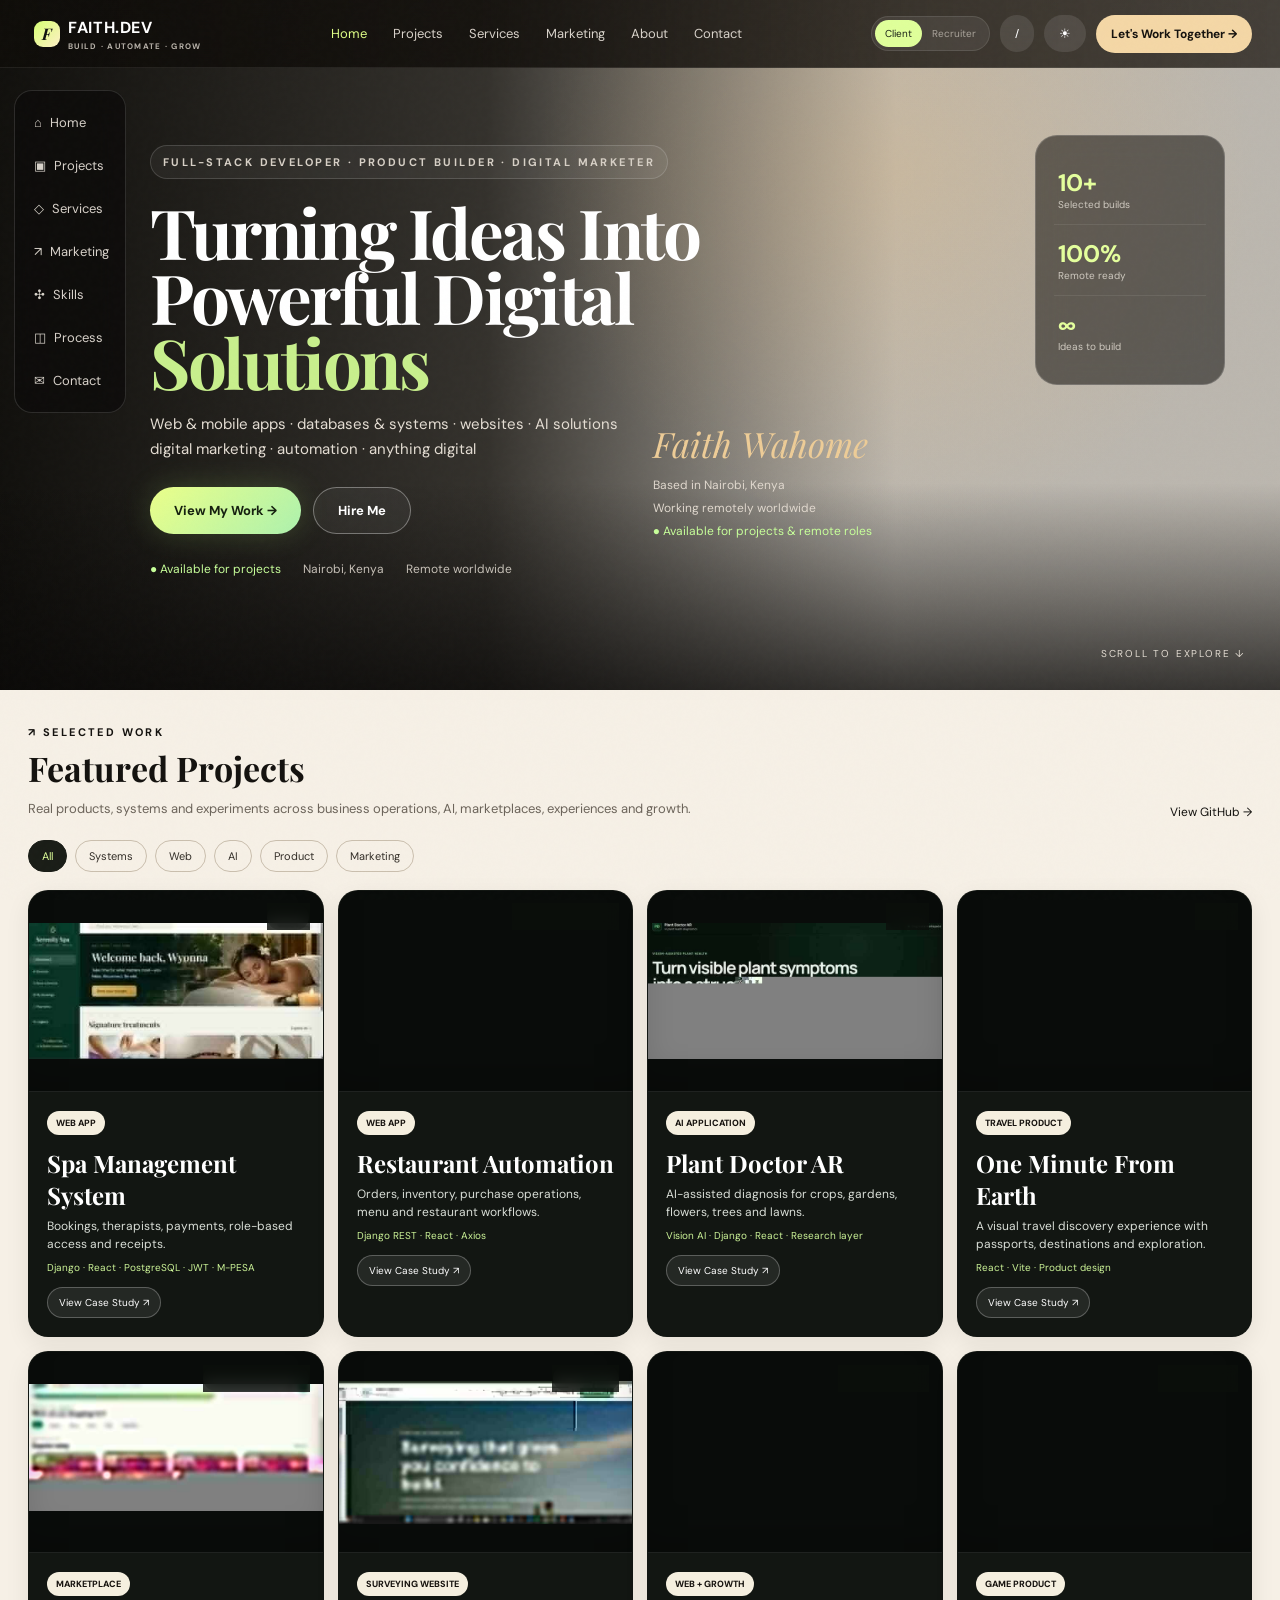
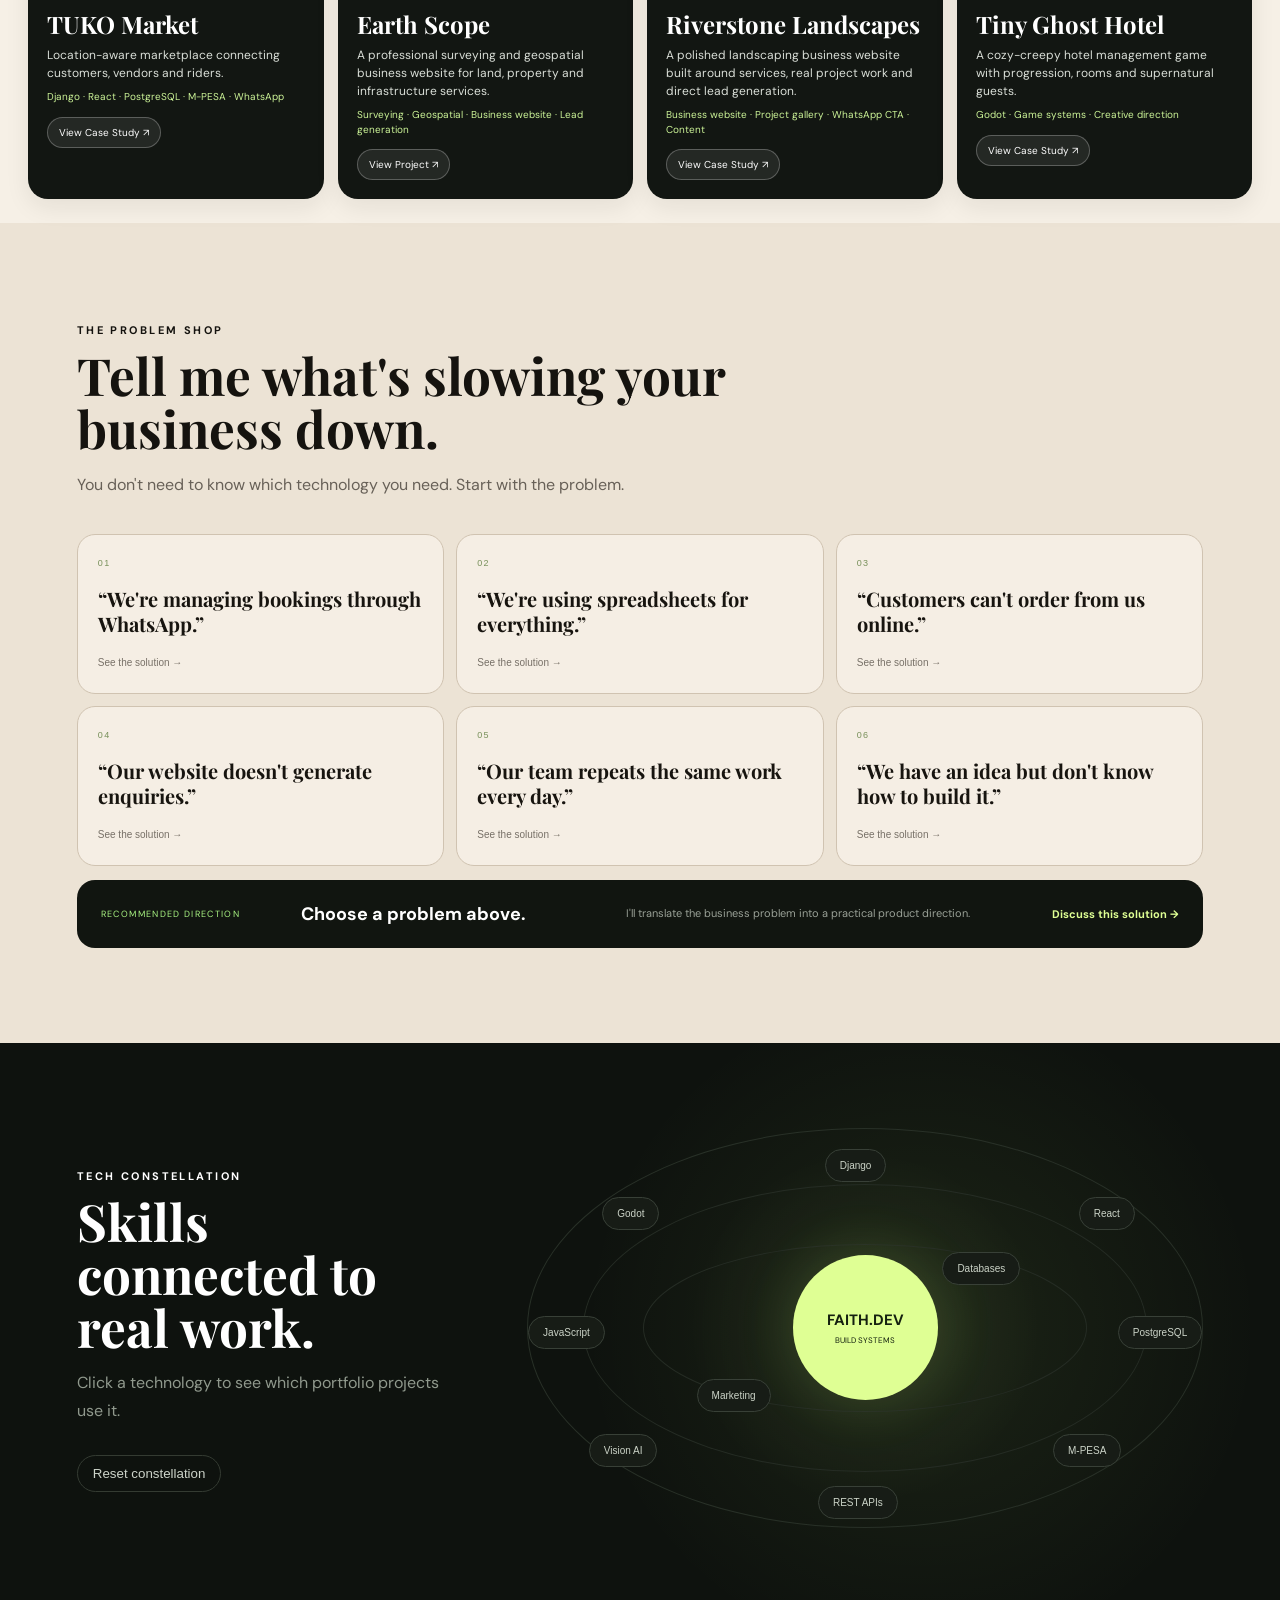
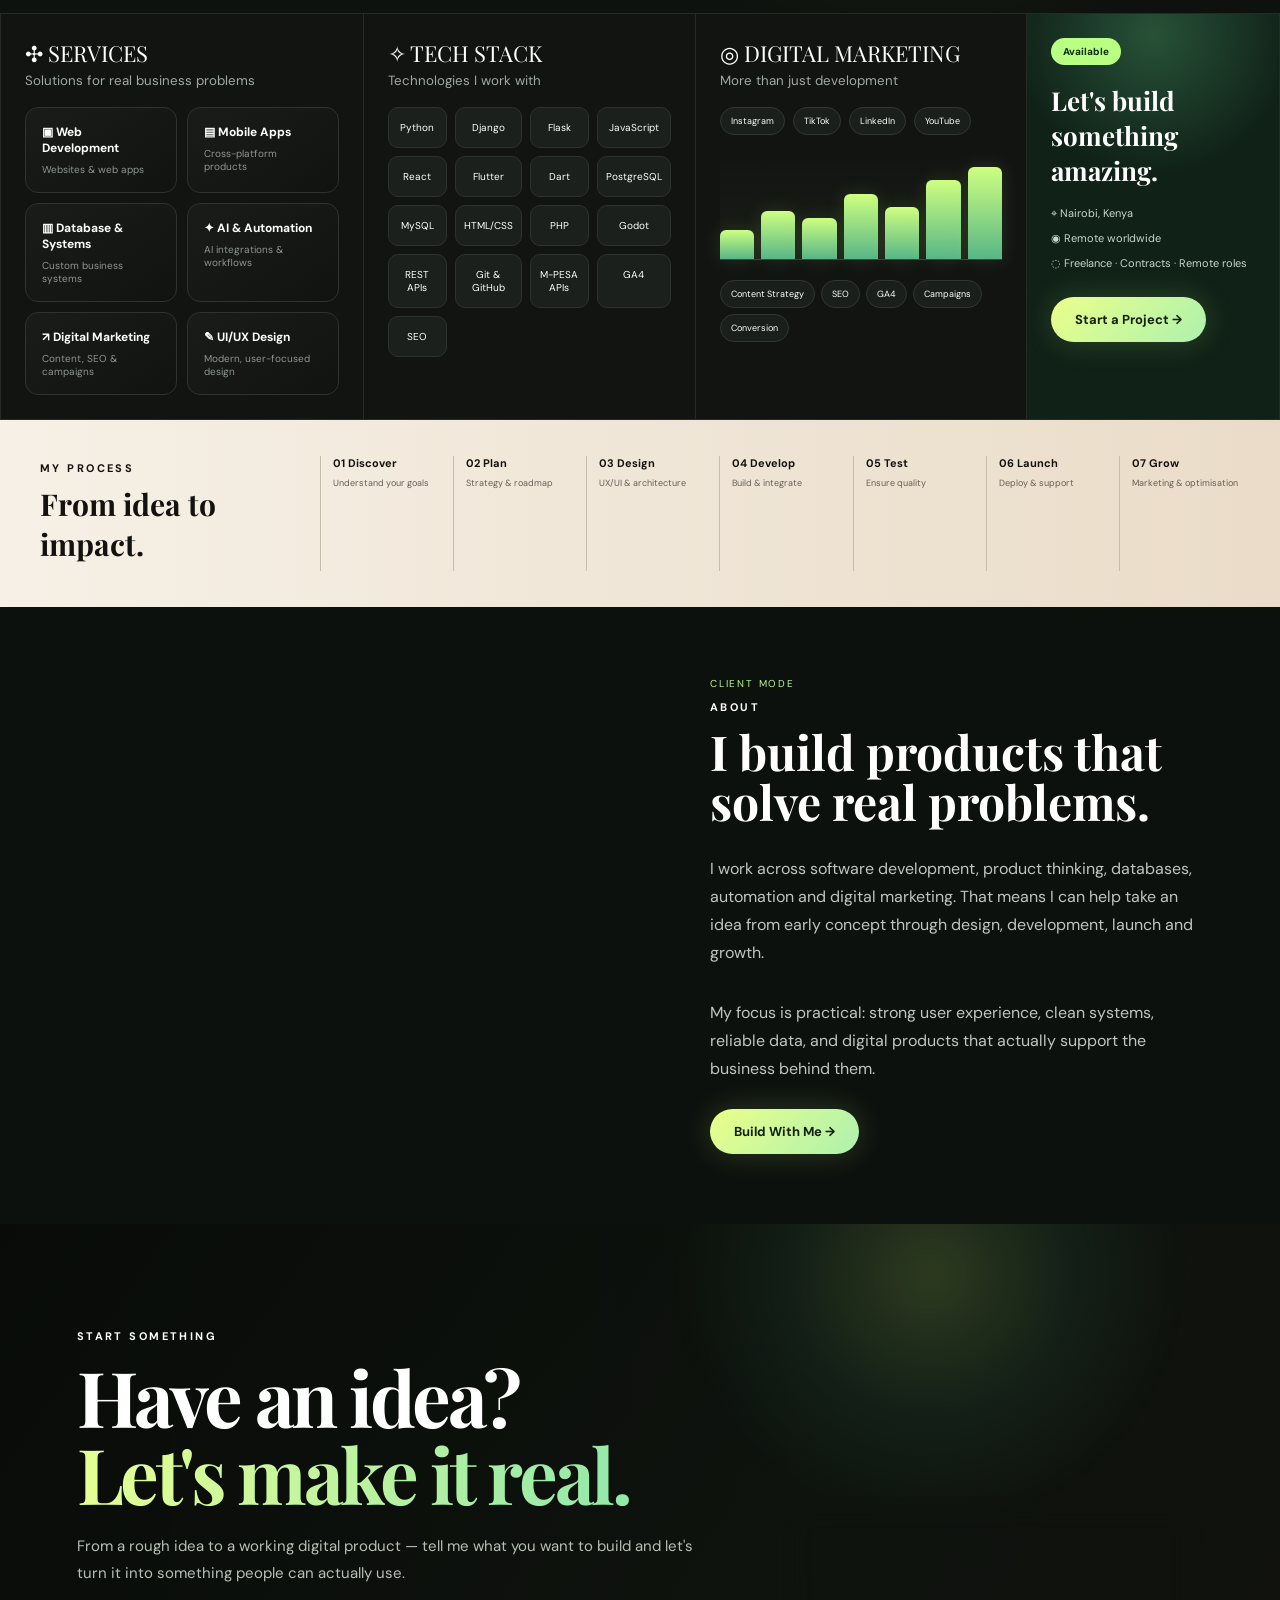
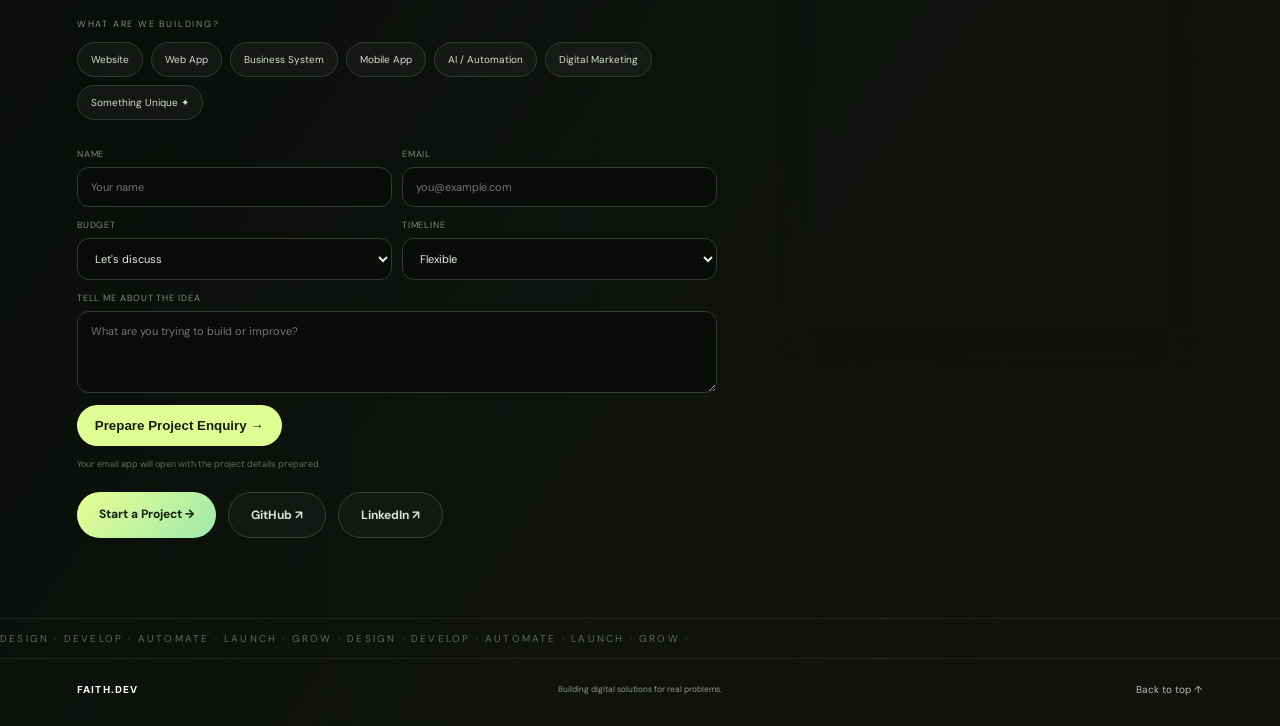
==== commit 694a2446: "Restore reliable Riverstone and Tiny Ghost image sources" ====
--- a/index.html
+++ b/index.html
@@ -61,8 +61,8 @@
         <article class="project-card" data-category="product web" data-project="earth" data-tech="react javascript" style="--bg:url('assets/projects/one-minute-earth.jpg')"><span class="project-status">MVP</span><span>TRAVEL PRODUCT</span><div><h3>One Minute From Earth</h3><p>A visual travel discovery experience with passports, destinations and exploration.</p><small>React · Vite · Product design</small><button class="case-btn">View Case Study ↗</button></div></article>
         <article class="project-card" data-category="systems product web" data-project="tuko" data-tech="django react postgresql mpesa api" style="--bg:url('assets/projects/tuko-market.jpg')"><span class="project-status">IN DEVELOPMENT</span><span>MARKETPLACE</span><div><h3>TUKO Market</h3><p>Location-aware marketplace connecting customers, vendors and riders.</p><small>Django · React · PostgreSQL · M-PESA · WhatsApp</small><button class="case-btn">View Case Study ↗</button></div></article>
         <article class="project-card" data-category="web marketing" data-project="earthscope" data-tech="html css marketing" style="--bg:url('assets/projects/earth-scope.jpg')"><span class="project-status">PROJECT</span><span>SURVEYING WEBSITE</span><div><h3>Earth Scope</h3><p>A professional surveying and geospatial business website for land, property and infrastructure services.</p><small>Surveying · Geospatial · Business website · Lead generation</small><button class="case-btn">View Project ↗</button></div></article>
-        <article class="project-card" data-category="marketing web" data-project="riverstone" data-tech="html css marketing" style="--bg:url('assets/projects/riverstone.jpg')"><span class="project-status">CLIENT WORK</span><span>WEB + GROWTH</span><div><h3>Riverstone Landscapes</h3><p>A polished landscaping business website built around services, real project work and direct lead generation.</p><small>Business website · Project gallery · WhatsApp CTA · Content</small><button class="case-btn">View Case Study ↗</button></div></article>
-        <article class="project-card" data-category="product" data-project="ghost" data-tech="godot" style="--bg:url('assets/projects/tiny-ghost-hotel.jpg')"><span class="project-status">PROTOTYPE</span><span>GAME PRODUCT</span><div><h3>Tiny Ghost Hotel</h3><p>A cozy-creepy hotel management game with progression, rooms and supernatural guests.</p><small>Godot · Game systems · Creative direction</small><button class="case-btn">View Case Study ↗</button></div></article>
+        <article class="project-card" data-category="marketing web" data-project="riverstone" data-tech="html css marketing" style="--bg:url('https://raw.githubusercontent.com/22koki/Landscape_web/main/landscape/assets/images/garden-development.webp')"><span class="project-status">CLIENT WORK</span><span>WEB + GROWTH</span><div><h3>Riverstone Landscapes</h3><p>A polished landscaping business website built around services, real project work and direct lead generation.</p><small>Business website · Project gallery · WhatsApp CTA · Content</small><button class="case-btn">View Case Study ↗</button></div></article>
+        <article class="project-card" data-category="product" data-project="ghost" data-tech="godot" style="--bg:url('https://raw.githubusercontent.com/22koki/tiny-ghost-hotel/master/assets/backgrounds/hauntedhotel.jpg')"><span class="project-status">PROTOTYPE</span><span>GAME PRODUCT</span><div><h3>Tiny Ghost Hotel</h3><p>A cozy-creepy hotel management game with progression, rooms and supernatural guests.</p><small>Godot · Game systems · Creative direction</small><button class="case-btn">View Case Study ↗</button></div></article>
       </div>
     </section>
 
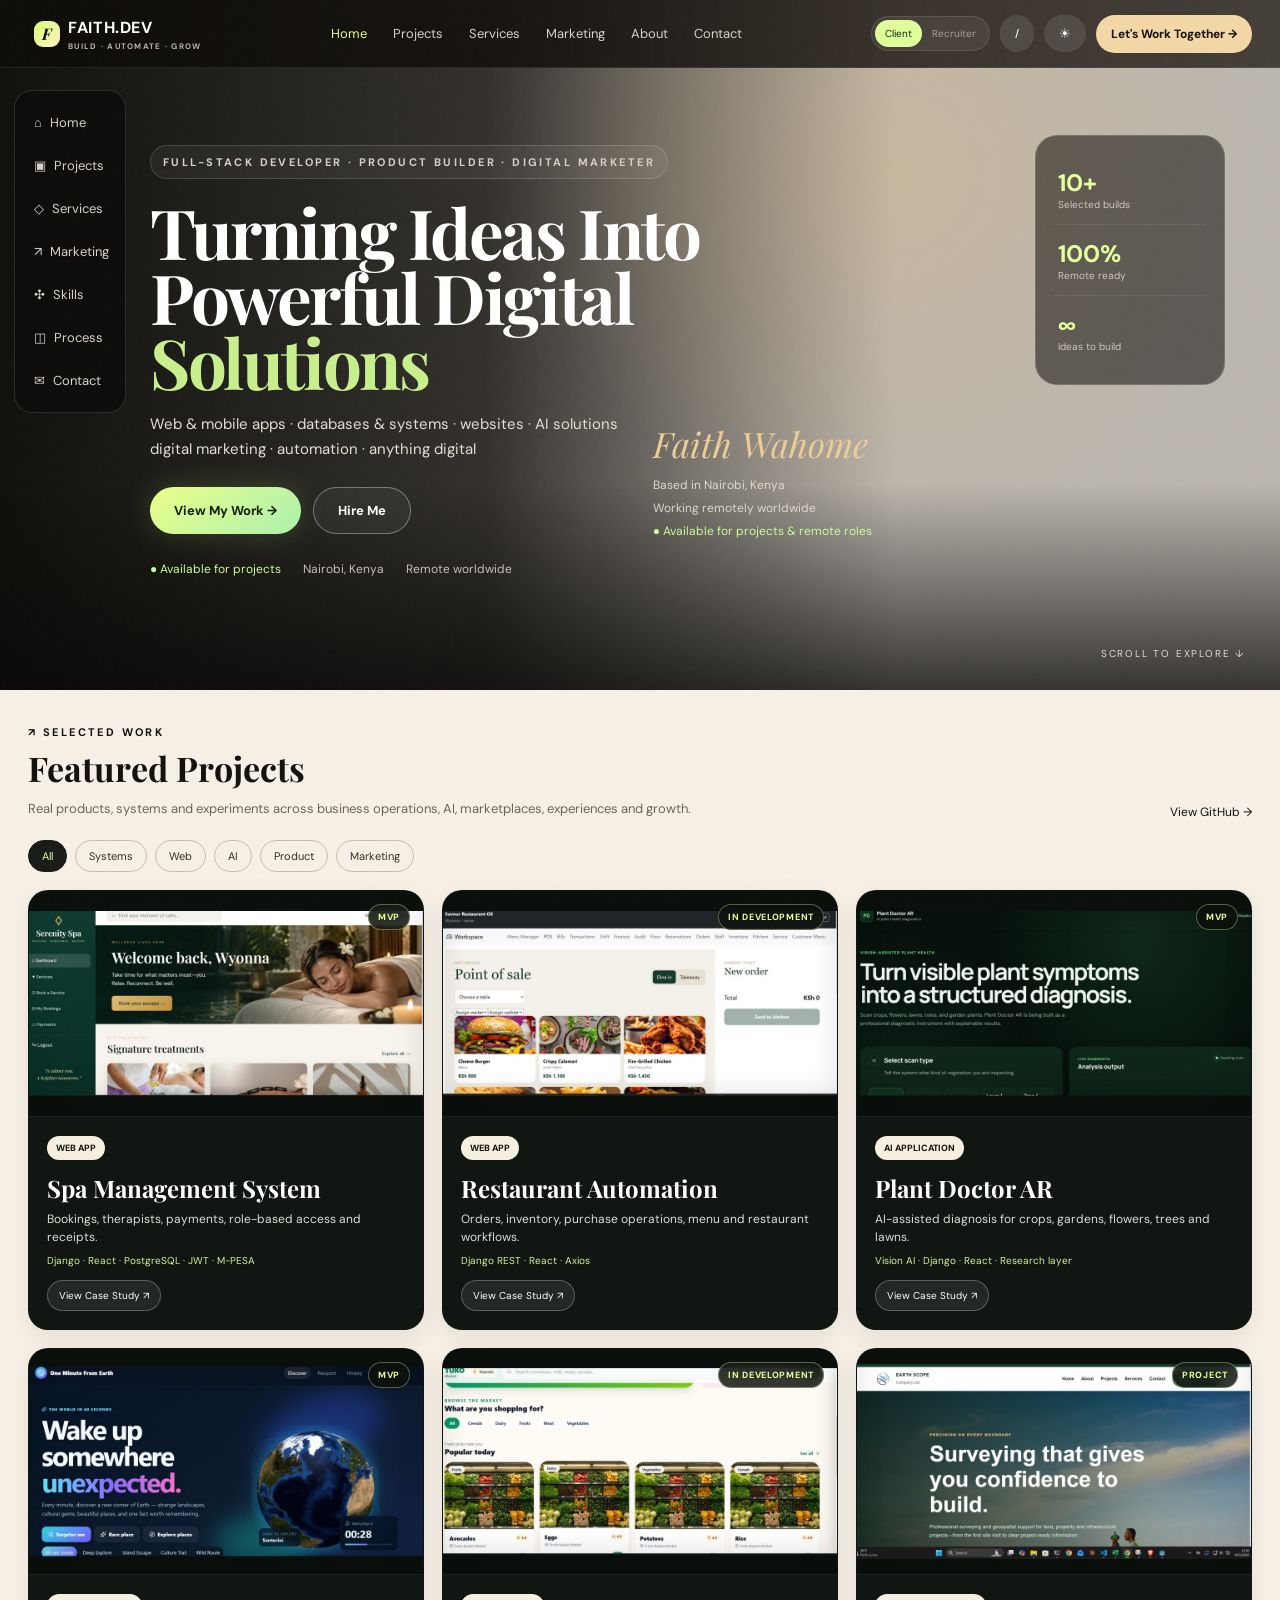
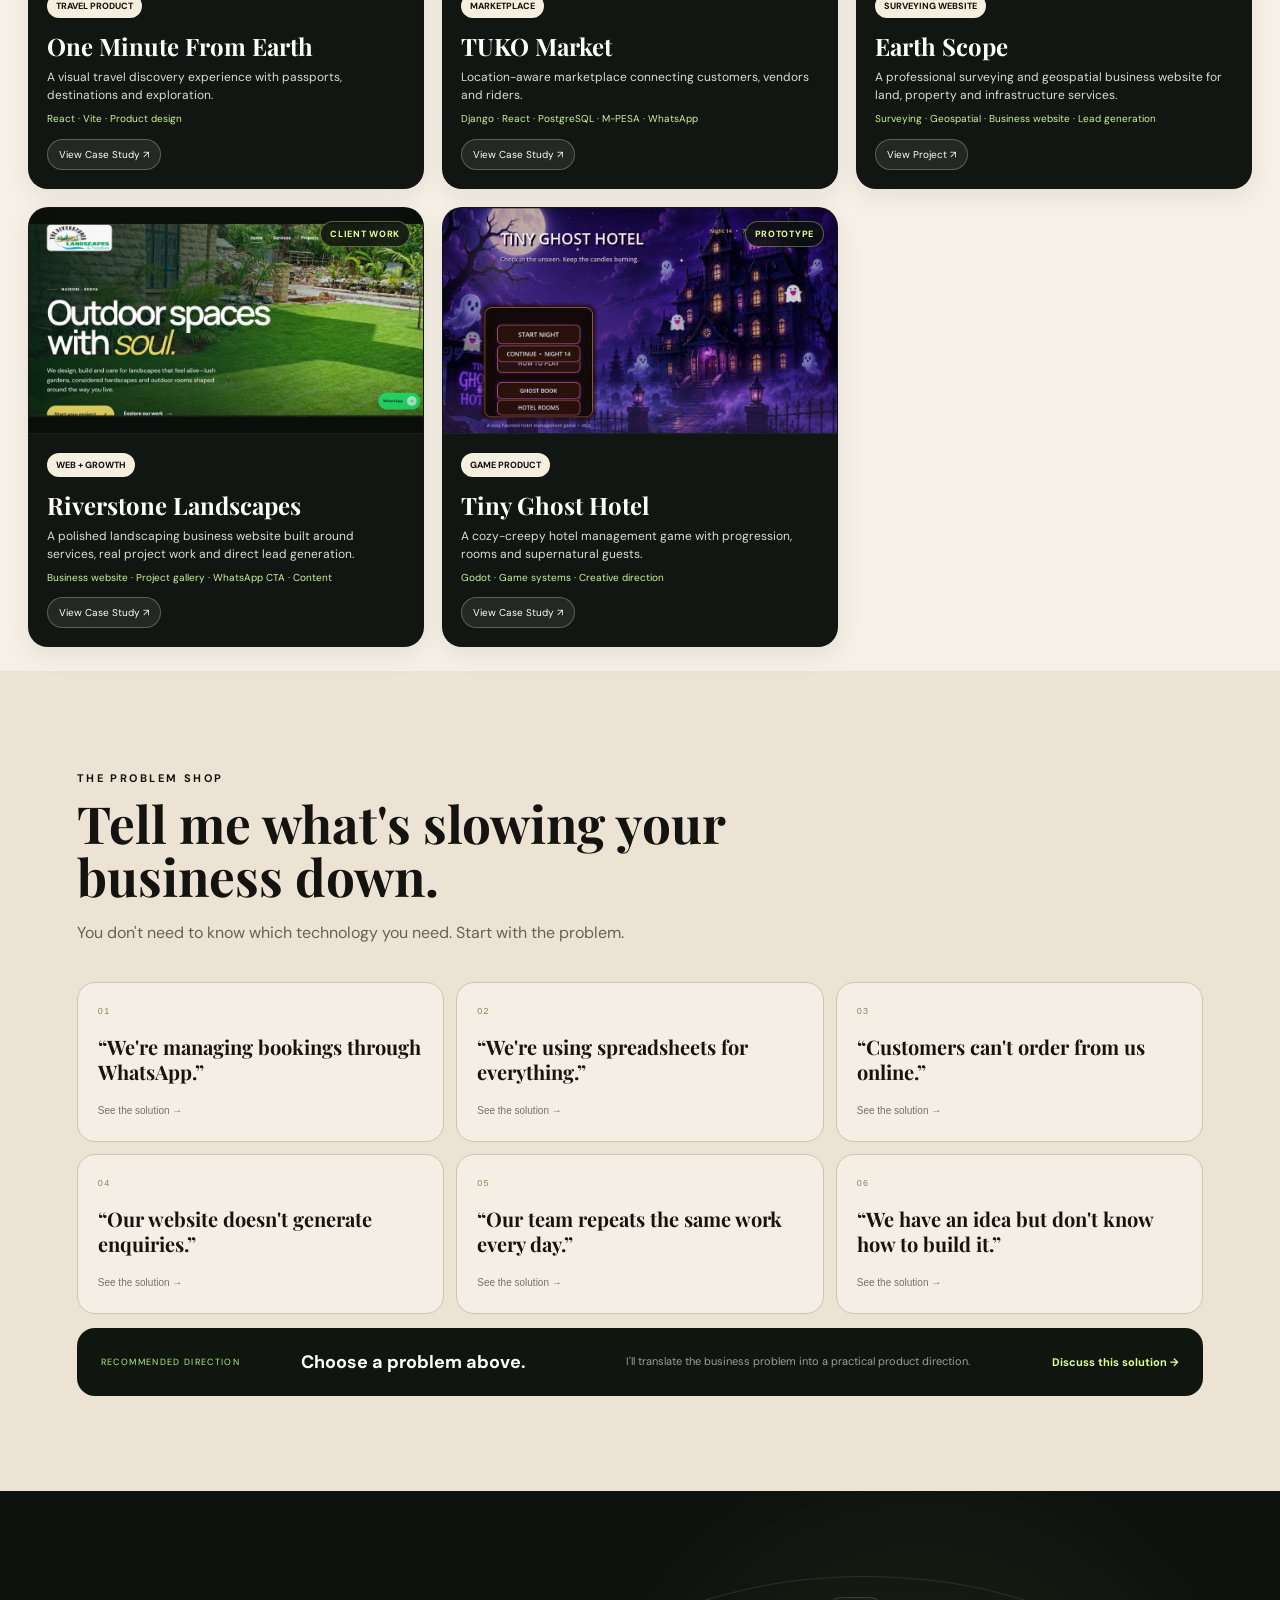
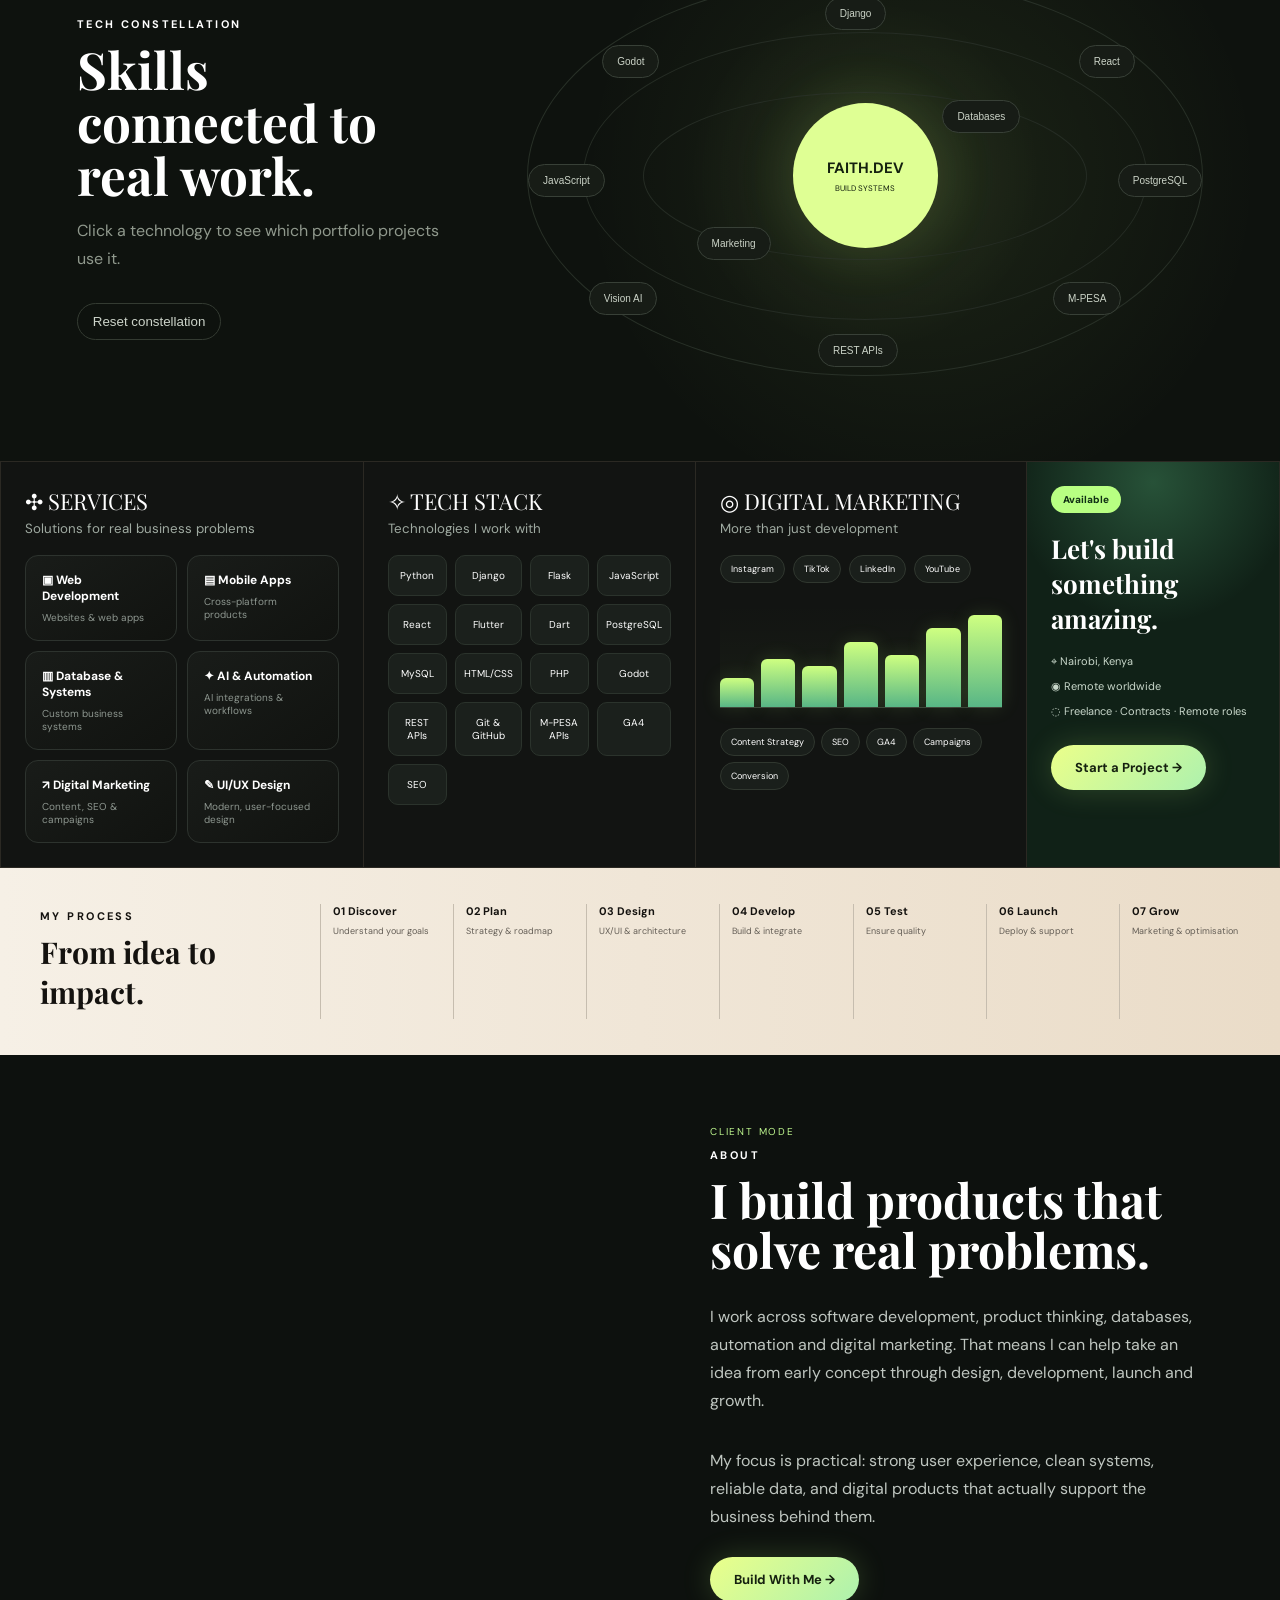
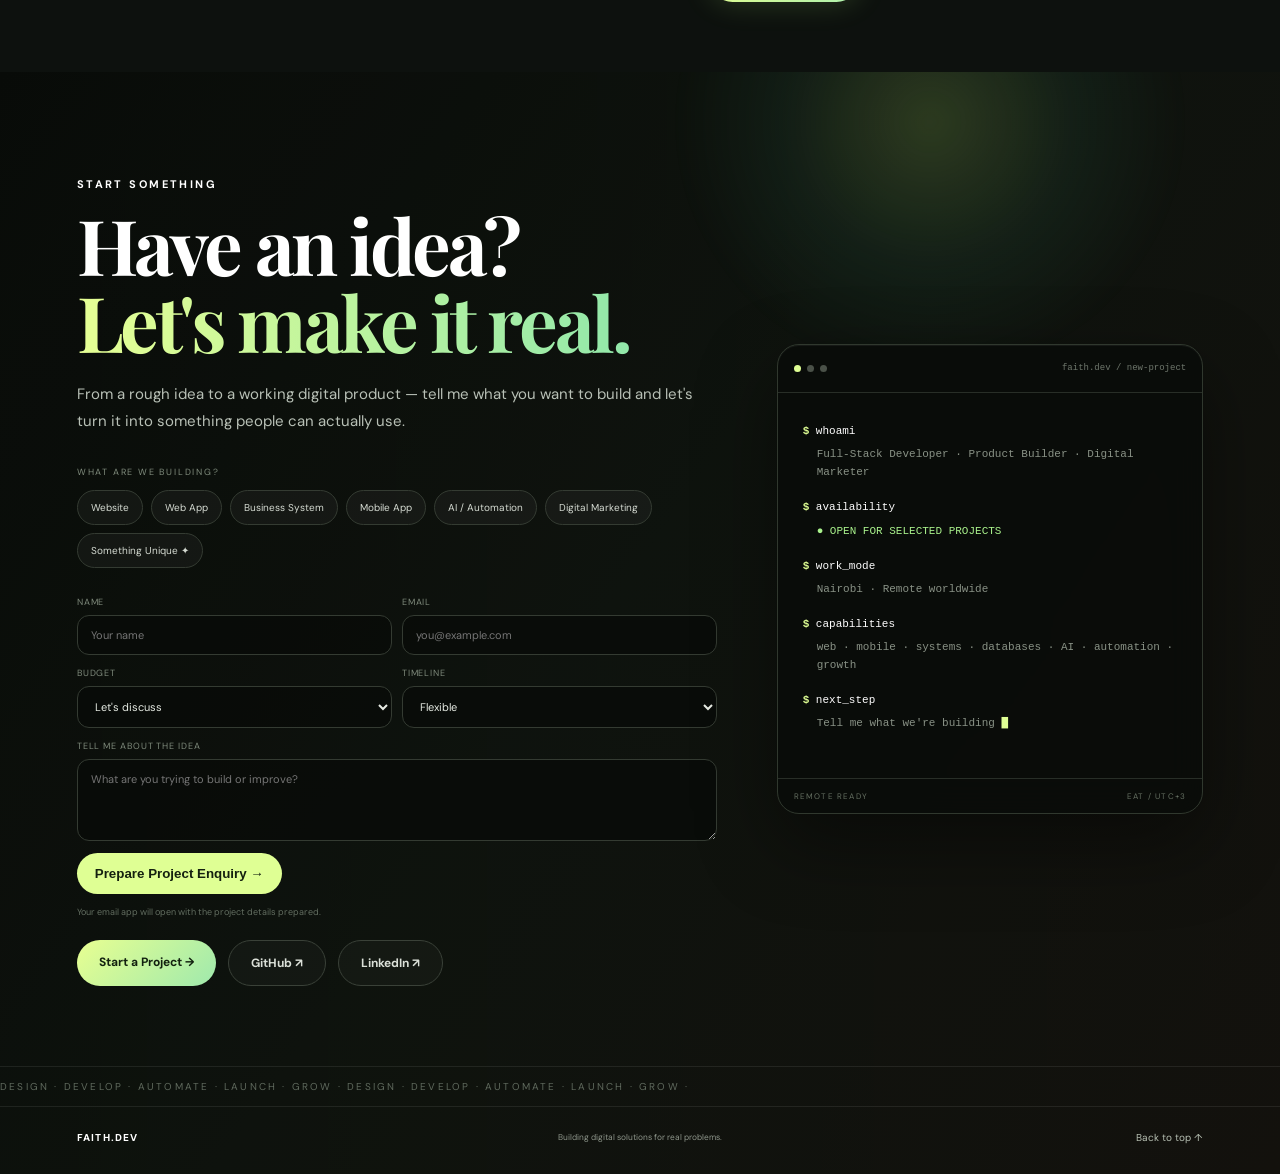
==== commit ca2ccaaa: "Use embedded original screenshots in project cards" ====
--- a/index.html
+++ b/index.html
@@ -8,7 +8,7 @@
   <link rel="preconnect" href="https://fonts.googleapis.com">
   <link rel="preconnect" href="https://fonts.gstatic.com" crossorigin>
   <link href="https://fonts.googleapis.com/css2?family=DM+Sans:wght@400;500;600;700&family=Playfair+Display:wght@600;700&display=swap" rel="stylesheet">
-  <link rel="stylesheet" href="styles.css"/>
+  <link rel="stylesheet" href="styles.css"/><link rel="stylesheet" href="assets/css/project-spa.css"/><link rel="stylesheet" href="assets/css/project-restaurant.css"/><link rel="stylesheet" href="assets/css/project-plant.css"/><link rel="stylesheet" href="assets/css/project-earth.css"/><link rel="stylesheet" href="assets/css/project-tuko.css"/><link rel="stylesheet" href="assets/css/project-earthscope.css"/><link rel="stylesheet" href="assets/css/project-riverstone.css"/><link rel="stylesheet" href="assets/css/project-ghost.css"/>
 </head>
 <body>
   <div class="noise"></div>
--- a/styles.css
+++ b/styles.css
@@ -1,6 +1,6 @@
-*{box-sizing:border-box}html{scroll-behavior:smooth}body{margin:0;font-family:"DM Sans",sans-serif;background:#f6f0e6;color:#14120f}.noise{position:fixed;inset:0;pointer-events:none;opacity:.035;z-index:100;background-image:url("data:image/svg+xml,%3Csvg viewBox='0 0 180 180' xmlns='http://www.w3.org/2000/svg'%3E%3Cfilter id='n'%3E%3CfeTurbulence type='fractalNoise' baseFrequency='.9' numOctaves='3' stitchTiles='stitch'/%3E%3C/filter%3E%3Crect width='100%25' height='100%25' filter='url(%23n)' opacity='.45'/%3E%3C/svg%3E")}.topbar{position:fixed;z-index:50;top:0;left:0;right:0;height:68px;display:flex;align-items:center;padding:0 28px 0 34px;background:linear-gradient(90deg,rgba(15,13,10,.94),rgba(28,23,17,.75));backdrop-filter:blur(20px);border-bottom:1px solid rgba(255,255,255,.08);color:#fff}.brand{color:#fff;text-decoration:none;font-weight:700;letter-spacing:.04em;display:grid;grid-template-columns:34px auto;grid-template-rows:24px 13px;align-items:center}.brand-mark{grid-row:1/3;width:26px;height:26px;border-radius:9px;background:linear-gradient(135deg,#d7ff73,#fff0c7);color:#111;display:grid;place-items:center;font-family:"Playfair Display";font-style:italic}.brand small{font-size:8px;letter-spacing:.16em;color:#b9b3aa}.topnav{display:flex;gap:26px;margin:auto}.topnav a,.rail a{color:#d8d2ca;text-decoration:none;font-size:13px}.topnav a:hover,.topnav .active{color:#dfff88}.top-actions{display:flex;gap:10px;align-items:center}.icon-btn,.work-btn{border:0;border-radius:999px;padding:11px 15px}.icon-btn{background:rgba(255,255,255,.1);color:#fff}.work-btn{background:#f4d7a6;color:#15120e;text-decoration:none;font-weight:700;font-size:12px}.rail{position:fixed;left:14px;top:90px;z-index:40;width:112px;padding:12px 10px;border-radius:18px;background:rgba(13,12,10,.8);backdrop-filter:blur(18px);border:1px solid rgba(255,255,255,.13);display:flex;flex-direction:column;gap:4px}.rail a{padding:11px 9px;border-radius:10px;display:flex;gap:8px}.rail a:hover{background:rgba(202,255,121,.1);color:#ddff9d}main{padding-top:0}.hero{min-height:690px;position:relative;overflow:hidden;color:#fff;background:linear-gradient(90deg,rgba(13,12,9,.98) 0%,rgba(18,16,12,.85) 38%,rgba(13,12,10,.25) 70%),url('https://images.unsplash.com/photo-1515879218367-8466d910aaa4?auto=format&fit=crop&w=2200&q=90') center/cover}.hero-overlay{position:absolute;inset:0;background:radial-gradient(circle at 70% 25%,rgba(255,188,90,.18),transparent 35%),linear-gradient(180deg,transparent 70%,rgba(9,8,7,.75))}.hero-copy{position:absolute;left:150px;top:145px;z-index:2;max-width:650px}.eyebrow,.kicker{font-size:11px;letter-spacing:.22em;font-weight:700}.eyebrow{color:#d7d0c6;border:1px solid rgba(255,255,255,.15);display:inline-block;padding:9px 12px;border-radius:999px;background:rgba(255,255,255,.05)}h1,h2,h3{margin-top:0}.hero h1{font-family:"Playfair Display",serif;font-size:69px;line-height:.94;margin:20px 0 18px;letter-spacing:-.035em}.hero h1 em,.contact h2 em{font-style:normal;color:#c8ef8d}.hero-copy p{color:#e4ddd3;line-height:1.7;font-size:15px}.hero-cta{display:flex;gap:12px;margin-top:24px}.btn{display:inline-flex;align-items:center;justify-content:center;text-decoration:none;border-radius:999px;padding:14px 24px;font-weight:700;font-size:13px}.btn.primary{background:linear-gradient(135deg,#ebff8a,#adf1ae);color:#15200f;box-shadow:0 0 30px rgba(188,255,123,.18)}.btn.ghost{border:1px solid rgba(255,255,255,.35);color:#fff;background:rgba(255,255,255,.05)}.proof-strip{display:flex;gap:22px;margin-top:27px;color:#c6c0b7;font-size:12px}.proof-strip span:first-child,.available{color:#c7ff9a}.hero-signature{position:absolute;z-index:2;left:51%;top:420px;font-size:12px;color:#e0d8ce}.signature{font-family:"Playfair Display";font-size:35px;font-style:italic;color:#edcc97;margin-bottom:10px}.hero-signature p{margin:7px 0}.hero-stats{position:absolute;z-index:2;right:55px;top:135px;width:190px;border:1px solid rgba(255,255,255,.16);border-radius:22px;padding:18px;background:rgba(21,19,15,.56);backdrop-filter:blur(14px)}.hero-stats div{display:flex;flex-direction:column;padding:13px 4px;border-bottom:1px solid rgba(255,255,255,.08)}.hero-stats div:last-child{border-bottom:0}.hero-stats b{font-size:24px;color:#e4ff9d}.hero-stats span{font-size:10px;color:#cfc9c0}.scroll-note{position:absolute;z-index:2;right:34px;bottom:30px;font-size:10px;letter-spacing:.18em;color:#e4ddd3}.section{padding:30px 28px 24px}.light-section{background:#f6f0e6}.section-head{display:flex;justify-content:space-between;align-items:end;margin-bottom:20px}.section-head h2{font-family:"Playfair Display";font-size:34px;margin:4px 0 0}.section-head a{font-size:12px;color:#14120f;text-decoration:none}.project-grid{display:grid;grid-template-columns:repeat(4,1fr);gap:14px}.project-card{min-height:390px;border-radius:20px;overflow:hidden;position:relative;background:#121612;color:#fff;padding:220px 18px 18px;display:flex;flex-direction:column;justify-content:flex-start;gap:10px;transition:.35s transform,.35s box-shadow;border:1px solid rgba(20,24,19,.12);box-shadow:0 8px 24px rgba(25,20,15,.08)}
-.project-card:before{content:"";position:absolute;left:0;right:0;top:0;height:200px;background-color:#090c0a;background-image:var(--bg);background-repeat:no-repeat;background-position:center;background-size:contain;border-bottom:1px solid rgba(255,255,255,.09)}
-.project-card:after{content:"";position:absolute;left:0;right:0;top:0;height:200px;pointer-events:none;box-shadow:inset 0 -22px 28px rgba(5,7,5,.12)}.project-card:hover{transform:translateY(-7px);box-shadow:0 18px 35px rgba(25,20,15,.2)}.project-card>span{position:relative;z-index:2;align-self:flex-start;background:#f5efdf;color:#17130f;border-radius:999px;padding:6px 9px;font-size:9px;font-weight:800}.project-card>div{position:relative;z-index:2}.project-card h3{font-family:"Playfair Display";font-size:24px;margin:2px 0 6px}.project-card p{font-size:12px;color:#d9ded7;line-height:1.5;margin:0 0 8px}.project-card small{display:block;font-size:10px;color:#cdf598;line-height:1.45}.dashboard{display:grid;grid-template-columns:1.15fr 1.05fr 1.05fr .8fr;gap:1px;background:#2b2923;padding:1px}.panel{background:#121412;color:white;padding:24px;min-height:300px}.panel-title{display:flex;justify-content:space-between;margin-bottom:18px}.panel-title span{font-family:"Playfair Display";font-size:22px}.panel-title small{display:block;color:#9faaa1;margin-top:4px}.mini-grid{display:grid;grid-template-columns:repeat(2,1fr);gap:10px}.mini-grid div{border:1px solid #2d332e;border-radius:13px;padding:16px;background:linear-gradient(145deg,#191c19,#111310)}.mini-grid b{display:block;font-size:12px}.mini-grid small{display:block;font-size:10px;color:#8d968f;margin-top:7px}.skill-cloud{display:grid;grid-template-columns:repeat(4,1fr);gap:8px}.skill-cloud span{background:#1b201c;border:1px solid #2b332c;padding:13px 8px;border-radius:10px;text-align:center;font-size:10px}.social-row{display:flex;gap:8px;flex-wrap:wrap}.social-row span,.marketing-tags span{padding:7px 10px;border-radius:999px;background:#1a1f1b;border:1px solid #30372f;font-size:9px}.growth-graph{height:105px;display:flex;align-items:flex-end;gap:7px;margin:20px 0;border-bottom:1px solid #394038;background:linear-gradient(180deg,transparent,rgba(186,255,117,.04))}.growth-graph i{flex:1;height:var(--h);background:linear-gradient(#ceff81,#58b686);border-radius:6px 6px 0 0;box-shadow:0 0 20px rgba(189,255,125,.13)}.marketing-tags{display:flex;gap:6px;flex-wrap:wrap}.availability-card{background:radial-gradient(circle at 50% 5%,rgba(121,255,173,.22),transparent 35%),#102117}.availability-card .badge{display:inline-block;padding:7px 12px;border-radius:999px;background:#b8ff82;color:#113015;font-size:10px;font-weight:800}.availability-card h3{font-family:"Playfair Display";font-size:26px;margin:18px 0}.availability-card p{font-size:11px;color:#c8d7ca}.availability-card .btn{margin-top:16px}.process{display:grid;grid-template-columns:250px 1fr;gap:30px;padding:36px 40px;background:linear-gradient(90deg,#f6f0e6,#eadcc8)}.process h2{font-family:"Playfair Display";font-size:30px;margin:7px 0}.process ol{list-style:none;padding:0;margin:0;display:grid;grid-template-columns:repeat(7,1fr);gap:12px}.process li{border-left:1px solid #c6bdaF;padding-left:12px}.process li b{font-size:11px;display:block}.process li span{font-size:9px;color:#645e56}.about{min-height:520px;display:grid;grid-template-columns:1fr 1fr;background:#0d110e;color:#fff}.about-image{background:url('https://images.unsplash.com/photo-1498050108023-c5249f4df085?auto=format&fit=crop&w=1600&q=90') center/cover}.about-copy{display:flex;flex-direction:column;justify-content:center;padding:70px}.about-copy h2{font-family:"Playfair Display";font-size:48px;line-height:1.05;margin:12px 0}.about-copy p{color:#bfc6c0;line-height:1.75;max-width:650px}.about-copy .btn{align-self:flex-start;margin-top:10px}.contact{text-align:center;padding:100px 20px;background:linear-gradient(180deg,#f6f0e6,#e7d6bd)}.contact h2{font-family:"Playfair Display";font-size:64px;line-height:1;margin:15px 0 32px}.contact h2 em{color:#4f7039}.contact-options{display:flex;justify-content:center;gap:12px}.contact-options a{padding:14px 22px;border-radius:999px;border:1px solid #aa9d89;text-decoration:none;color:#15120e;font-weight:700;font-size:12px}body.dark{background:#0d100e;color:#f3efe7}body.dark .light-section{background:#10130f}body.dark .section-head a{color:#fff}body.dark .process{background:linear-gradient(90deg,#11140f,#1a1d17)}body.dark .contact{background:linear-gradient(180deg,#0e100d,#171a14)}body.dark .contact-options a{color:#fff;border-color:#4a5047}@media(max-width:1100px){.rail{display:none}.hero-copy{left:50px}.project-grid{grid-template-columns:repeat(2,1fr)}.dashboard{grid-template-columns:1fr 1fr}.process{grid-template-columns:1fr}.process ol{grid-template-columns:repeat(4,1fr)}}@media(max-width:760px){.topbar{height:62px;padding:0 14px}.topnav{display:none}.work-btn{display:none}.hero{min-height:760px}.hero-copy{left:24px;right:24px;top:125px}.hero h1{font-size:48px}.hero-signature{left:25px;top:500px}.hero-stats{top:auto;right:20px;bottom:42px;width:170px}.proof-strip{flex-wrap:wrap}.section{padding:24px 16px}.project-grid{grid-template-columns:1fr}.dashboard{grid-template-columns:1fr}.process{padding:30px 20px}.process ol{grid-template-columns:1fr 1fr}.about{grid-template-columns:1fr}.about-image{min-height:300px}.about-copy{padding:45px 25px}.about-copy h2{font-size:38px}.contact h2{font-size:48px}.contact-options{flex-direction:column;max-width:260px;margin:auto}}
+*{box-sizing:border-box}html{scroll-behavior:smooth}body{margin:0;font-family:"DM Sans",sans-serif;background:#f6f0e6;color:#14120f}.noise{position:fixed;inset:0;pointer-events:none;opacity:.035;z-index:100;background-image:url("data:image/svg+xml,%3Csvg viewBox='0 0 180 180' xmlns='http://www.w3.org/2000/svg'%3E%3Cfilter id='n'%3E%3CfeTurbulence type='fractalNoise' baseFrequency='.9' numOctaves='3' stitchTiles='stitch'/%3E%3C/filter%3E%3Crect width='100%25' height='100%25' filter='url(%23n)' opacity='.45'/%3E%3C/svg%3E")}.topbar{position:fixed;z-index:50;top:0;left:0;right:0;height:68px;display:flex;align-items:center;padding:0 28px 0 34px;background:linear-gradient(90deg,rgba(15,13,10,.94),rgba(28,23,17,.75));backdrop-filter:blur(20px);border-bottom:1px solid rgba(255,255,255,.08);color:#fff}.brand{color:#fff;text-decoration:none;font-weight:700;letter-spacing:.04em;display:grid;grid-template-columns:34px auto;grid-template-rows:24px 13px;align-items:center}.brand-mark{grid-row:1/3;width:26px;height:26px;border-radius:9px;background:linear-gradient(135deg,#d7ff73,#fff0c7);color:#111;display:grid;place-items:center;font-family:"Playfair Display";font-style:italic}.brand small{font-size:8px;letter-spacing:.16em;color:#b9b3aa}.topnav{display:flex;gap:26px;margin:auto}.topnav a,.rail a{color:#d8d2ca;text-decoration:none;font-size:13px}.topnav a:hover,.topnav .active{color:#dfff88}.top-actions{display:flex;gap:10px;align-items:center}.icon-btn,.work-btn{border:0;border-radius:999px;padding:11px 15px}.icon-btn{background:rgba(255,255,255,.1);color:#fff}.work-btn{background:#f4d7a6;color:#15120e;text-decoration:none;font-weight:700;font-size:12px}.rail{position:fixed;left:14px;top:90px;z-index:40;width:112px;padding:12px 10px;border-radius:18px;background:rgba(13,12,10,.8);backdrop-filter:blur(18px);border:1px solid rgba(255,255,255,.13);display:flex;flex-direction:column;gap:4px}.rail a{padding:11px 9px;border-radius:10px;display:flex;gap:8px}.rail a:hover{background:rgba(202,255,121,.1);color:#ddff9d}main{padding-top:0}.hero{min-height:690px;position:relative;overflow:hidden;color:#fff;background:linear-gradient(90deg,rgba(13,12,9,.98) 0%,rgba(18,16,12,.85) 38%,rgba(13,12,10,.25) 70%),url('https://images.unsplash.com/photo-1515879218367-8466d910aaa4?auto=format&fit=crop&w=2200&q=90') center/cover}.hero-overlay{position:absolute;inset:0;background:radial-gradient(circle at 70% 25%,rgba(255,188,90,.18),transparent 35%),linear-gradient(180deg,transparent 70%,rgba(9,8,7,.75))}.hero-copy{position:absolute;left:150px;top:145px;z-index:2;max-width:650px}.eyebrow,.kicker{font-size:11px;letter-spacing:.22em;font-weight:700}.eyebrow{color:#d7d0c6;border:1px solid rgba(255,255,255,.15);display:inline-block;padding:9px 12px;border-radius:999px;background:rgba(255,255,255,.05)}h1,h2,h3{margin-top:0}.hero h1{font-family:"Playfair Display",serif;font-size:69px;line-height:.94;margin:20px 0 18px;letter-spacing:-.035em}.hero h1 em,.contact h2 em{font-style:normal;color:#c8ef8d}.hero-copy p{color:#e4ddd3;line-height:1.7;font-size:15px}.hero-cta{display:flex;gap:12px;margin-top:24px}.btn{display:inline-flex;align-items:center;justify-content:center;text-decoration:none;border-radius:999px;padding:14px 24px;font-weight:700;font-size:13px}.btn.primary{background:linear-gradient(135deg,#ebff8a,#adf1ae);color:#15200f;box-shadow:0 0 30px rgba(188,255,123,.18)}.btn.ghost{border:1px solid rgba(255,255,255,.35);color:#fff;background:rgba(255,255,255,.05)}.proof-strip{display:flex;gap:22px;margin-top:27px;color:#c6c0b7;font-size:12px}.proof-strip span:first-child,.available{color:#c7ff9a}.hero-signature{position:absolute;z-index:2;left:51%;top:420px;font-size:12px;color:#e0d8ce}.signature{font-family:"Playfair Display";font-size:35px;font-style:italic;color:#edcc97;margin-bottom:10px}.hero-signature p{margin:7px 0}.hero-stats{position:absolute;z-index:2;right:55px;top:135px;width:190px;border:1px solid rgba(255,255,255,.16);border-radius:22px;padding:18px;background:rgba(21,19,15,.56);backdrop-filter:blur(14px)}.hero-stats div{display:flex;flex-direction:column;padding:13px 4px;border-bottom:1px solid rgba(255,255,255,.08)}.hero-stats div:last-child{border-bottom:0}.hero-stats b{font-size:24px;color:#e4ff9d}.hero-stats span{font-size:10px;color:#cfc9c0}.scroll-note{position:absolute;z-index:2;right:34px;bottom:30px;font-size:10px;letter-spacing:.18em;color:#e4ddd3}.section{padding:30px 28px 24px}.light-section{background:#f6f0e6}.section-head{display:flex;justify-content:space-between;align-items:end;margin-bottom:20px}.section-head h2{font-family:"Playfair Display";font-size:34px;margin:4px 0 0}.section-head a{font-size:12px;color:#14120f;text-decoration:none}.project-grid{display:grid;grid-template-columns:repeat(3,minmax(0,1fr));gap:18px}.project-card{min-height:390px;border-radius:20px;overflow:hidden;position:relative;background:#121612;color:#fff;padding:245px 18px 18px;display:flex;flex-direction:column;justify-content:flex-start;gap:10px;transition:.35s transform,.35s box-shadow;border:1px solid rgba(20,24,19,.12);box-shadow:0 8px 24px rgba(25,20,15,.08)}
+.project-card:before{content:"";position:absolute;left:0;right:0;top:0;height:225px;background-color:#090c0a;background-image:var(--bg);background-repeat:no-repeat;background-position:center;background-size:contain;border-bottom:1px solid rgba(255,255,255,.09)}
+.project-card:after{content:"";position:absolute;left:0;right:0;top:0;height:225px;pointer-events:none;box-shadow:inset 0 -22px 28px rgba(5,7,5,.12)}.project-card:hover{transform:translateY(-7px);box-shadow:0 18px 35px rgba(25,20,15,.2)}.project-card>span{position:relative;z-index:2;align-self:flex-start;background:#f5efdf;color:#17130f;border-radius:999px;padding:6px 9px;font-size:9px;font-weight:800}.project-card>div{position:relative;z-index:2}.project-card h3{font-family:"Playfair Display";font-size:24px;margin:2px 0 6px}.project-card p{font-size:12px;color:#d9ded7;line-height:1.5;margin:0 0 8px}.project-card small{display:block;font-size:10px;color:#cdf598;line-height:1.45}.dashboard{display:grid;grid-template-columns:1.15fr 1.05fr 1.05fr .8fr;gap:1px;background:#2b2923;padding:1px}.panel{background:#121412;color:white;padding:24px;min-height:300px}.panel-title{display:flex;justify-content:space-between;margin-bottom:18px}.panel-title span{font-family:"Playfair Display";font-size:22px}.panel-title small{display:block;color:#9faaa1;margin-top:4px}.mini-grid{display:grid;grid-template-columns:repeat(2,1fr);gap:10px}.mini-grid div{border:1px solid #2d332e;border-radius:13px;padding:16px;background:linear-gradient(145deg,#191c19,#111310)}.mini-grid b{display:block;font-size:12px}.mini-grid small{display:block;font-size:10px;color:#8d968f;margin-top:7px}.skill-cloud{display:grid;grid-template-columns:repeat(4,1fr);gap:8px}.skill-cloud span{background:#1b201c;border:1px solid #2b332c;padding:13px 8px;border-radius:10px;text-align:center;font-size:10px}.social-row{display:flex;gap:8px;flex-wrap:wrap}.social-row span,.marketing-tags span{padding:7px 10px;border-radius:999px;background:#1a1f1b;border:1px solid #30372f;font-size:9px}.growth-graph{height:105px;display:flex;align-items:flex-end;gap:7px;margin:20px 0;border-bottom:1px solid #394038;background:linear-gradient(180deg,transparent,rgba(186,255,117,.04))}.growth-graph i{flex:1;height:var(--h);background:linear-gradient(#ceff81,#58b686);border-radius:6px 6px 0 0;box-shadow:0 0 20px rgba(189,255,125,.13)}.marketing-tags{display:flex;gap:6px;flex-wrap:wrap}.availability-card{background:radial-gradient(circle at 50% 5%,rgba(121,255,173,.22),transparent 35%),#102117}.availability-card .badge{display:inline-block;padding:7px 12px;border-radius:999px;background:#b8ff82;color:#113015;font-size:10px;font-weight:800}.availability-card h3{font-family:"Playfair Display";font-size:26px;margin:18px 0}.availability-card p{font-size:11px;color:#c8d7ca}.availability-card .btn{margin-top:16px}.process{display:grid;grid-template-columns:250px 1fr;gap:30px;padding:36px 40px;background:linear-gradient(90deg,#f6f0e6,#eadcc8)}.process h2{font-family:"Playfair Display";font-size:30px;margin:7px 0}.process ol{list-style:none;padding:0;margin:0;display:grid;grid-template-columns:repeat(7,1fr);gap:12px}.process li{border-left:1px solid #c6bdaF;padding-left:12px}.process li b{font-size:11px;display:block}.process li span{font-size:9px;color:#645e56}.about{min-height:520px;display:grid;grid-template-columns:1fr 1fr;background:#0d110e;color:#fff}.about-image{background:url('https://images.unsplash.com/photo-1498050108023-c5249f4df085?auto=format&fit=crop&w=1600&q=90') center/cover}.about-copy{display:flex;flex-direction:column;justify-content:center;padding:70px}.about-copy h2{font-family:"Playfair Display";font-size:48px;line-height:1.05;margin:12px 0}.about-copy p{color:#bfc6c0;line-height:1.75;max-width:650px}.about-copy .btn{align-self:flex-start;margin-top:10px}.contact{text-align:center;padding:100px 20px;background:linear-gradient(180deg,#f6f0e6,#e7d6bd)}.contact h2{font-family:"Playfair Display";font-size:64px;line-height:1;margin:15px 0 32px}.contact h2 em{color:#4f7039}.contact-options{display:flex;justify-content:center;gap:12px}.contact-options a{padding:14px 22px;border-radius:999px;border:1px solid #aa9d89;text-decoration:none;color:#15120e;font-weight:700;font-size:12px}body.dark{background:#0d100e;color:#f3efe7}body.dark .light-section{background:#10130f}body.dark .section-head a{color:#fff}body.dark .process{background:linear-gradient(90deg,#11140f,#1a1d17)}body.dark .contact{background:linear-gradient(180deg,#0e100d,#171a14)}body.dark .contact-options a{color:#fff;border-color:#4a5047}@media(max-width:1100px){.rail{display:none}.hero-copy{left:50px}.project-grid{grid-template-columns:repeat(2,minmax(0,1fr))}.dashboard{grid-template-columns:1fr 1fr}.process{grid-template-columns:1fr}.process ol{grid-template-columns:repeat(4,1fr)}}@media(max-width:760px){.topbar{height:62px;padding:0 14px}.topnav{display:none}.work-btn{display:none}.hero{min-height:760px}.hero-copy{left:24px;right:24px;top:125px}.hero h1{font-size:48px}.hero-signature{left:25px;top:500px}.hero-stats{top:auto;right:20px;bottom:42px;width:170px}.proof-strip{flex-wrap:wrap}.section{padding:24px 16px}.project-grid{grid-template-columns:1fr}.dashboard{grid-template-columns:1fr}.process{padding:30px 20px}.process ol{grid-template-columns:1fr 1fr}.about{grid-template-columns:1fr}.about-image{min-height:300px}.about-copy{padding:45px 25px}.about-copy h2{font-size:38px}.contact h2{font-size:48px}.contact-options{flex-direction:column;max-width:260px;margin:auto}}
 .section-intro{max-width:720px;color:#6c645a;font-size:13px;line-height:1.6;margin:8px 0 0}
 .project-toolbar{display:flex;gap:8px;flex-wrap:wrap;margin:0 0 18px}
 .filter-btn,.mode-btn,.case-btn{font:inherit}
@@ -84,4 +84,4 @@
 body.dark .problem-shop{background:#121510;color:#fff}body.dark .problem-head p{color:#9da397}body.dark .problem-grid button{background:#171a15;border-color:#2e342c;color:#fff}body.dark .solution-panel{border:1px solid #2c332a}
 @media(max-width:1000px){.problem-grid{grid-template-columns:1fr 1fr}.solution-panel{grid-template-columns:1fr}.constellation{grid-template-columns:1fr}.recruiter-brief{grid-template-columns:1fr}.tech-orbit{min-height:430px}}@media(max-width:600px){.problem-grid,.form-row,.recruiter-facts{grid-template-columns:1fr}.problem-shop,.constellation{padding-left:20px;padding-right:20px}.tech-orbit{min-height:360px}.tech-orbit button{font-size:8px;padding:7px 9px}}
 
-@media(max-width:600px){.project-card{min-height:370px;padding-top:205px}.project-card:before,.project-card:after{height:185px}}
+@media(max-width:600px){.project-card{min-height:360px;padding-top:200px}.project-card:before,.project-card:after{height:180px}}
--- a/assets/css/project-spa.css
+++ b/assets/css/project-spa.css
@@ -0,0 +1,3 @@
+/* Embedded screenshot for spa */
+.project-card[data-project="spa"]::before{background-image:url("[data-uri]")!important;background-size:cover!important;background-position:center!important;background-repeat:no-repeat!important;}
+body[data-case="spa"] .hero-media{--image:url("[data-uri]")!important;background-size:contain!important;background-position:center!important;background-repeat:no-repeat!important;background-color:#070a08!important;}
--- a/assets/css/project-restaurant.css
+++ b/assets/css/project-restaurant.css
@@ -0,0 +1,3 @@
+/* Embedded screenshot for restaurant */
+.project-card[data-project="restaurant"]::before{background-image:url("[data-uri]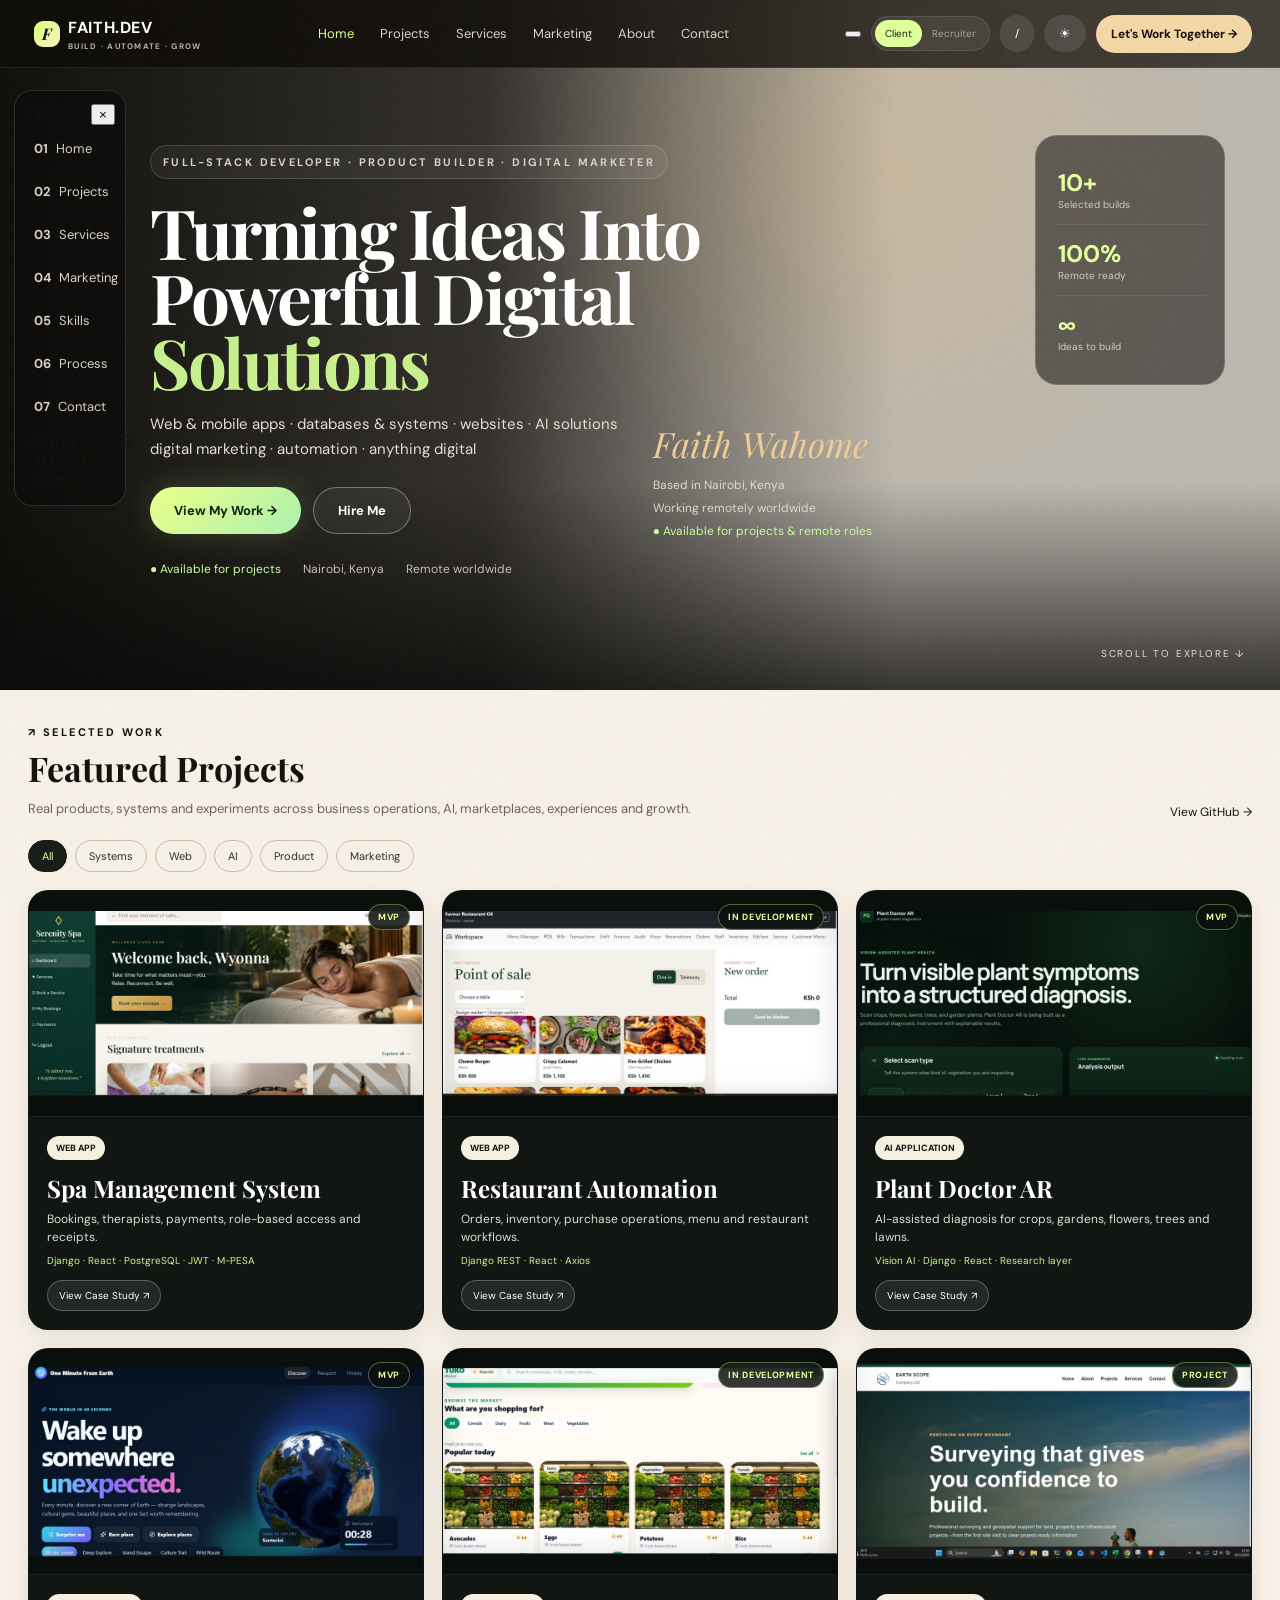
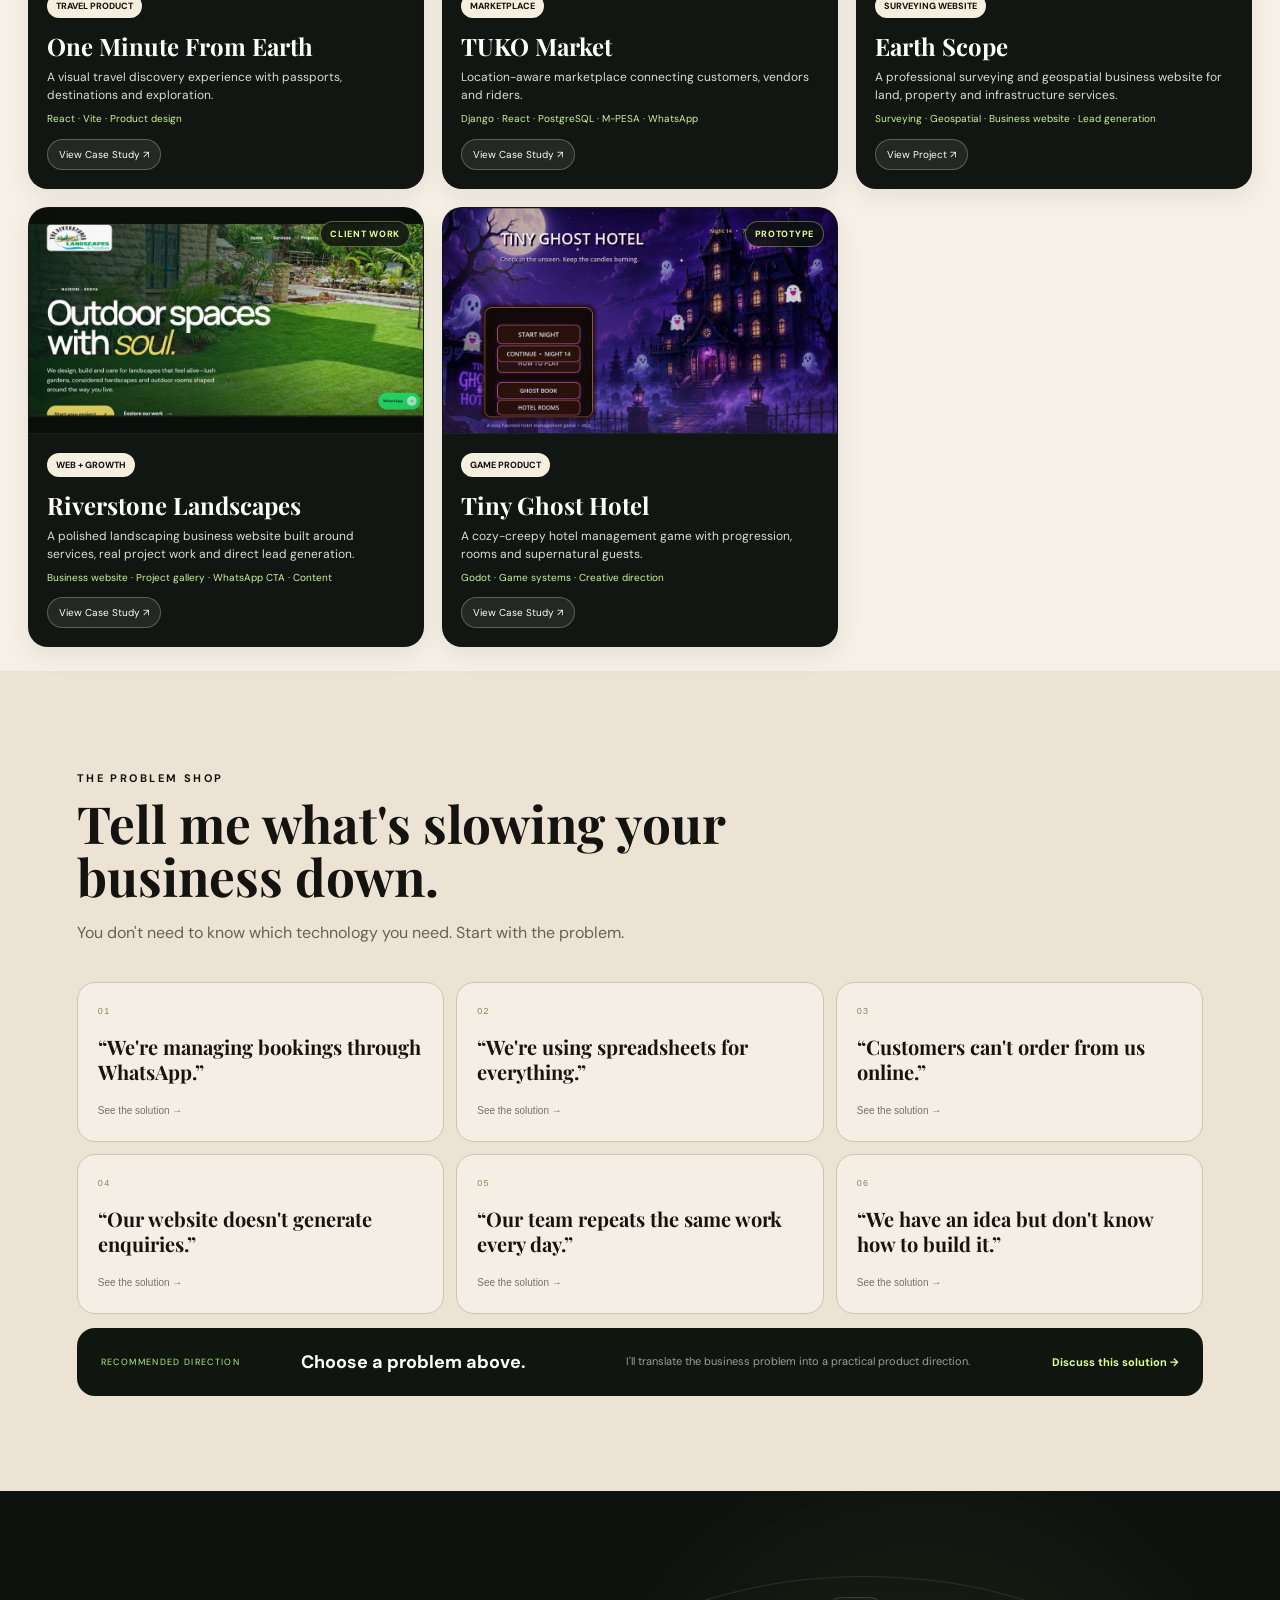
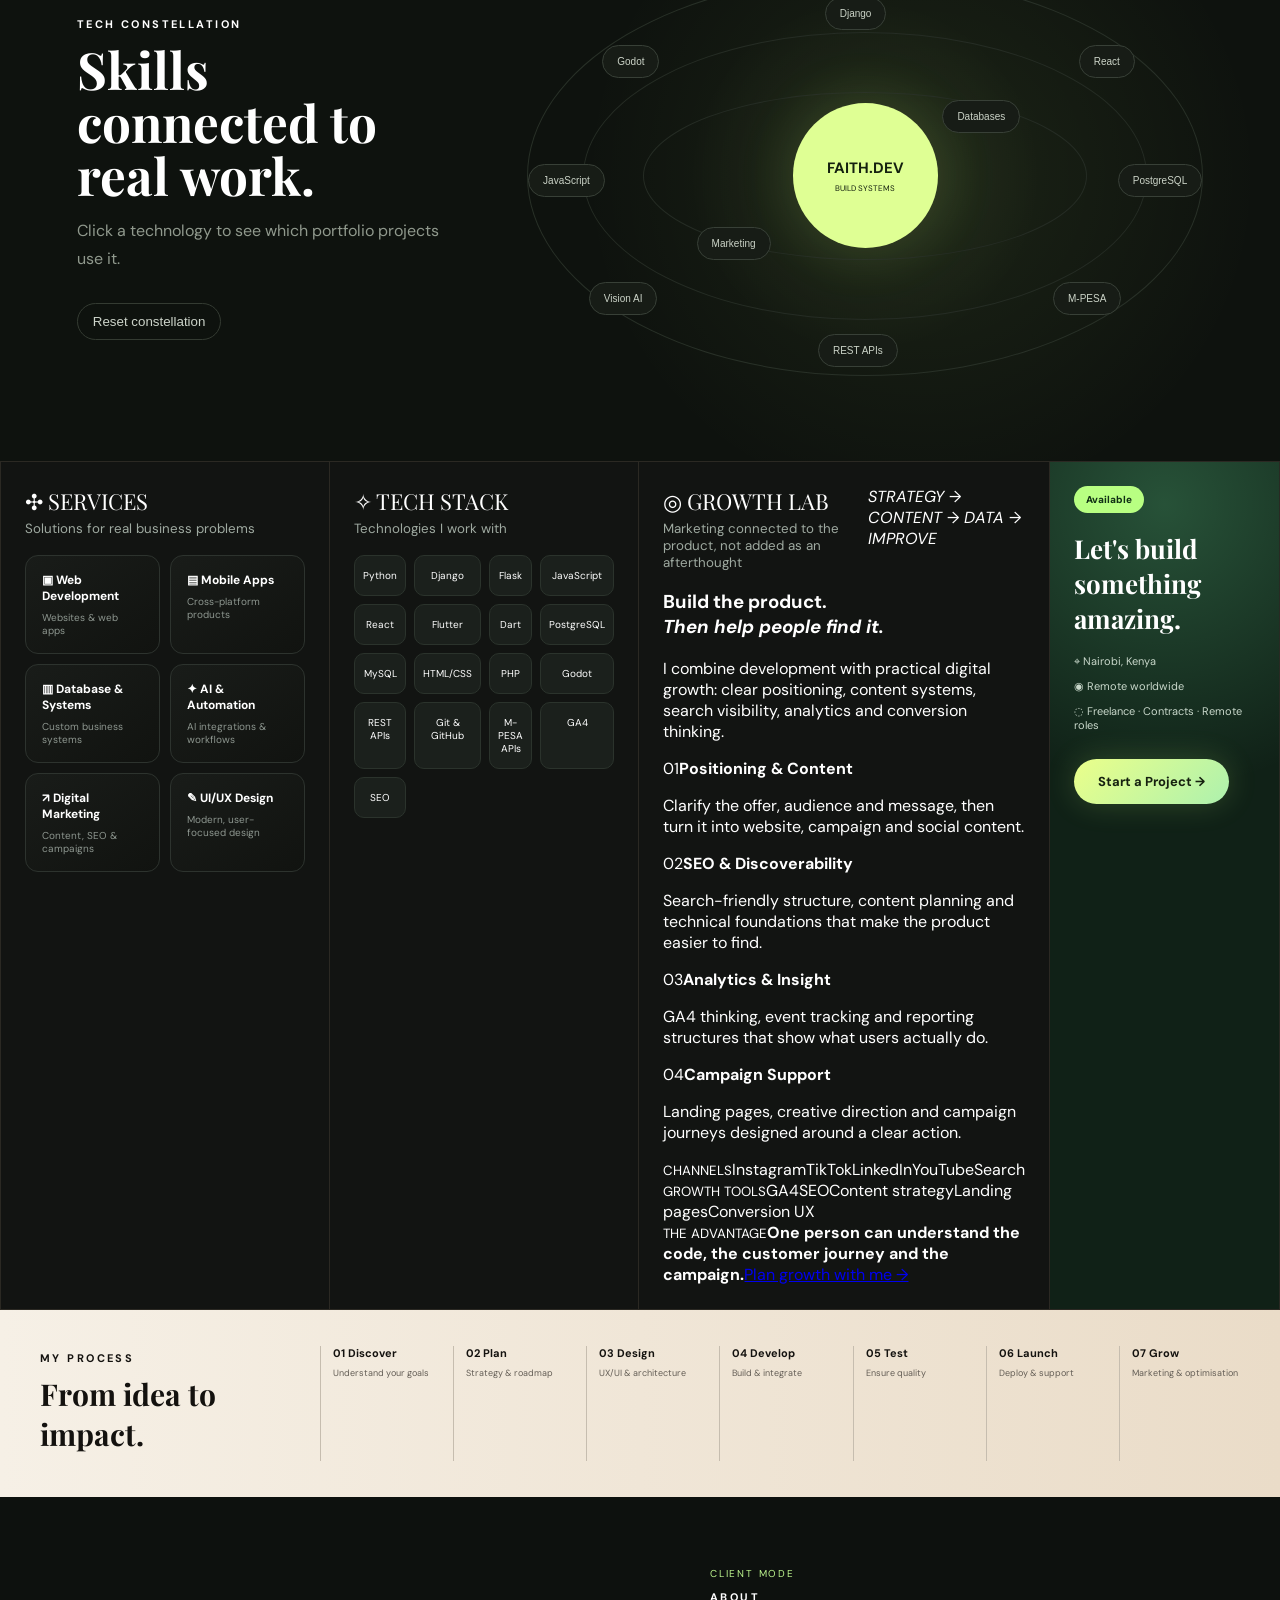
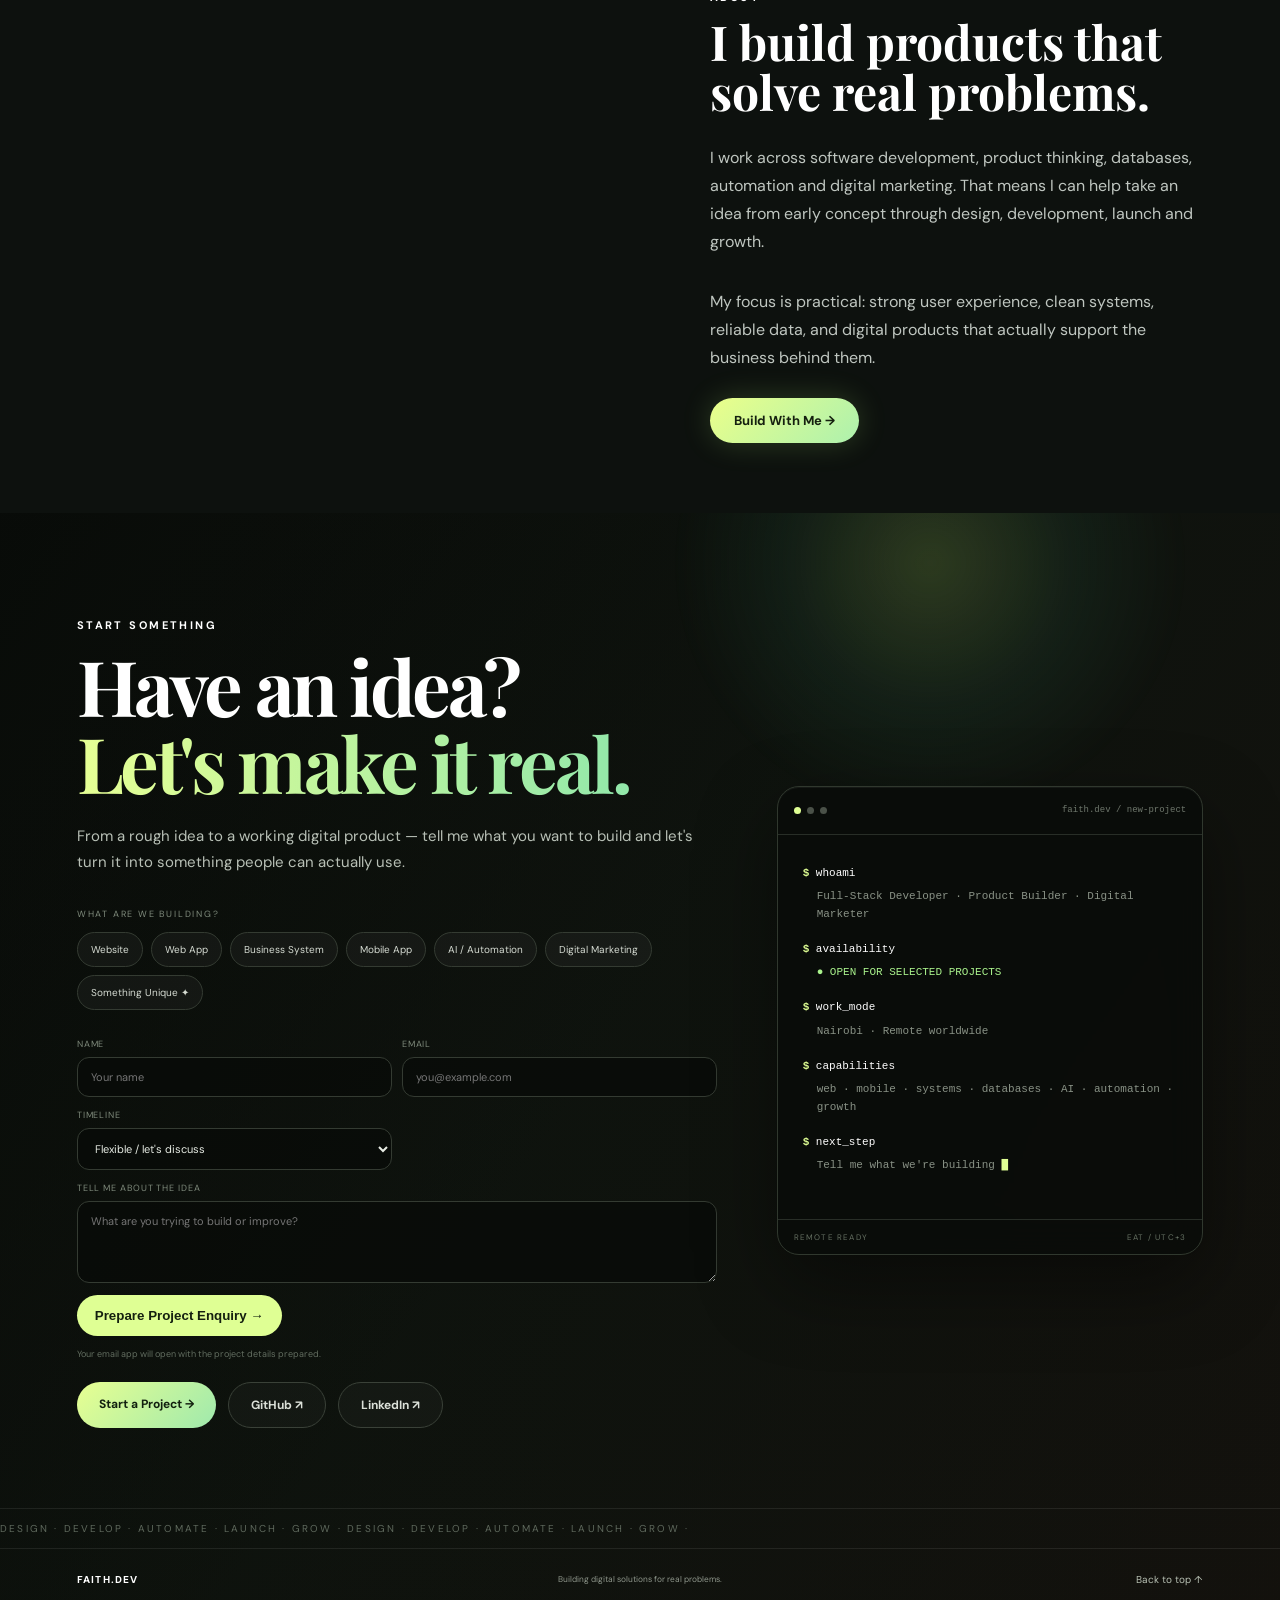
==== commit 3cf49ac3: "Add dropdown navigation and redesign digital marketing section" ====
--- a/index.html
+++ b/index.html
@@ -17,11 +17,20 @@
     <nav class="topnav" aria-label="Main navigation">
       <a class="active" href="#home">Home</a><a href="#projects">Projects</a><a href="#services">Services</a><a href="#marketing">Marketing</a><a href="#about">About</a><a href="#contact">Contact</a>
     </nav>
-    <div class="top-actions"><div class="mode-switch" role="group" aria-label="Portfolio mode"><button class="mode-btn active" data-mode="client">Client</button><button class="mode-btn" data-mode="recruiter">Recruiter</button></div><button id="commandBtn" class="icon-btn" aria-label="Open command palette">/</button><button id="themeToggle" class="icon-btn" aria-label="Toggle theme">☀</button><a class="work-btn" href="#contact">Let's Work Together →</a></div>
+    <div class="top-actions"><button id="menuToggle" class="menu-toggle" aria-label="Open navigation menu" aria-expanded="false"><span></span><span></span><span></span></button><div class="mode-switch" role="group" aria-label="Portfolio mode"><button class="mode-btn active" data-mode="client">Client</button><button class="mode-btn" data-mode="recruiter">Recruiter</button></div><button id="commandBtn" class="icon-btn" aria-label="Open command palette">/</button><button id="themeToggle" class="icon-btn" aria-label="Toggle theme">☀</button><a class="work-btn" href="#contact">Let's Work Together →</a></div>
   </header>
 
-  <aside class="rail">
-    <a href="#home">⌂ <span>Home</span></a><a href="#projects">▣ <span>Projects</span></a><a href="#services">◇ <span>Services</span></a><a href="#marketing">↗ <span>Marketing</span></a><a href="#skills">✣ <span>Skills</span></a><a href="#process">◫ <span>Process</span></a><a href="#contact">✉ <span>Contact</span></a>
+  <div class="menu-backdrop" id="menuBackdrop" aria-hidden="true"></div>
+  <aside class="rail" id="siteMenu" aria-hidden="true">
+    <div class="rail-head"><span>EXPLORE</span><button id="menuClose" aria-label="Close menu">×</button></div>
+    <a href="#home"><b>01</b><span>Home</span></a>
+    <a href="#projects"><b>02</b><span>Projects</span></a>
+    <a href="#services"><b>03</b><span>Services</span></a>
+    <a href="#marketing"><b>04</b><span>Marketing</span></a>
+    <a href="#skills"><b>05</b><span>Skills</span></a>
+    <a href="#process"><b>06</b><span>Process</span></a>
+    <a href="#contact"><b>07</b><span>Contact</span></a>
+    <div class="rail-foot"><small>FAITH.DEV</small><span>BUILD · AUTOMATE · GROW</span></div>
   </aside>
 
   <main>
@@ -113,11 +122,20 @@
         <div class="skill-cloud"><span>Python</span><span>Django</span><span>Flask</span><span>JavaScript</span><span>React</span><span>Flutter</span><span>Dart</span><span>PostgreSQL</span><span>MySQL</span><span>HTML/CSS</span><span>PHP</span><span>Godot</span><span>REST APIs</span><span>Git & GitHub</span><span>M-PESA APIs</span><span>GA4</span><span>SEO</span></div>
       </div>
 
-      <div id="marketing" class="panel marketing-panel">
-        <div class="panel-title"><div><span>◎ DIGITAL MARKETING</span><small>More than just development</small></div></div>
-        <div class="social-row"><span>Instagram</span><span>TikTok</span><span>LinkedIn</span><span>YouTube</span></div>
-        <div class="growth-graph"><i style="--h:28%"></i><i style="--h:46%"></i><i style="--h:39%"></i><i style="--h:62%"></i><i style="--h:50%"></i><i style="--h:76%"></i><i style="--h:88%"></i></div>
-        <div class="marketing-tags"><span>Content Strategy</span><span>SEO</span><span>GA4</span><span>Campaigns</span><span>Conversion</span></div>
+      <div id="marketing" class="panel marketing-panel growth-lab">
+        <div class="panel-title marketing-title"><div><span>◎ GROWTH LAB</span><small>Marketing connected to the product, not added as an afterthought</small></div><em>STRATEGY → CONTENT → DATA → IMPROVE</em></div>
+        <div class="marketing-intro"><h3>Build the product.<br><i>Then help people find it.</i></h3><p>I combine development with practical digital growth: clear positioning, content systems, search visibility, analytics and conversion thinking.</p></div>
+        <div class="growth-services">
+          <article><span>01</span><b>Positioning & Content</b><p>Clarify the offer, audience and message, then turn it into website, campaign and social content.</p></article>
+          <article><span>02</span><b>SEO & Discoverability</b><p>Search-friendly structure, content planning and technical foundations that make the product easier to find.</p></article>
+          <article><span>03</span><b>Analytics & Insight</b><p>GA4 thinking, event tracking and reporting structures that show what users actually do.</p></article>
+          <article><span>04</span><b>Campaign Support</b><p>Landing pages, creative direction and campaign journeys designed around a clear action.</p></article>
+        </div>
+        <div class="marketing-system">
+          <div><small>CHANNELS</small><span>Instagram</span><span>TikTok</span><span>LinkedIn</span><span>YouTube</span><span>Search</span></div>
+          <div><small>GROWTH TOOLS</small><span>GA4</span><span>SEO</span><span>Content strategy</span><span>Landing pages</span><span>Conversion UX</span></div>
+          <div class="marketing-bridge"><small>THE ADVANTAGE</small><strong>One person can understand the code, the customer journey and the campaign.</strong><a href="#contact">Plan growth with me →</a></div>
+        </div>
       </div>
 
       <div class="panel availability-card">
@@ -158,7 +176,7 @@
 
           <form id="projectForm" class="project-form">
             <div class="form-row"><label>Name<input name="name" required placeholder="Your name"></label><label>Email<input type="email" name="email" required placeholder="you@example.com"></label></div>
-            <div class="form-row"><label>Budget<select name="budget"><option>Let's discuss</option><option>Under $500</option><option>$500 – $1,500</option><option>$1,500 – $5,000</option><option>$5,000+</option></select></label><label>Timeline<select name="timeline"><option>Flexible</option><option>ASAP</option><option>1–4 weeks</option><option>1–3 months</option><option>3+ months</option></select></label></div>
+            <div class="form-row single"><label>Timeline<select name="timeline"><option>Flexible / let's discuss</option><option>ASAP</option><option>1–4 weeks</option><option>1–3 months</option><option>3+ months</option></select></label></div>
             <label>Tell me about the idea<textarea name="message" required rows="4" placeholder="What are you trying to build or improve?"></textarea></label>
             <button type="submit">Prepare Project Enquiry →</button>
             <small id="formStatus">Your email app will open with the project details prepared.</small>
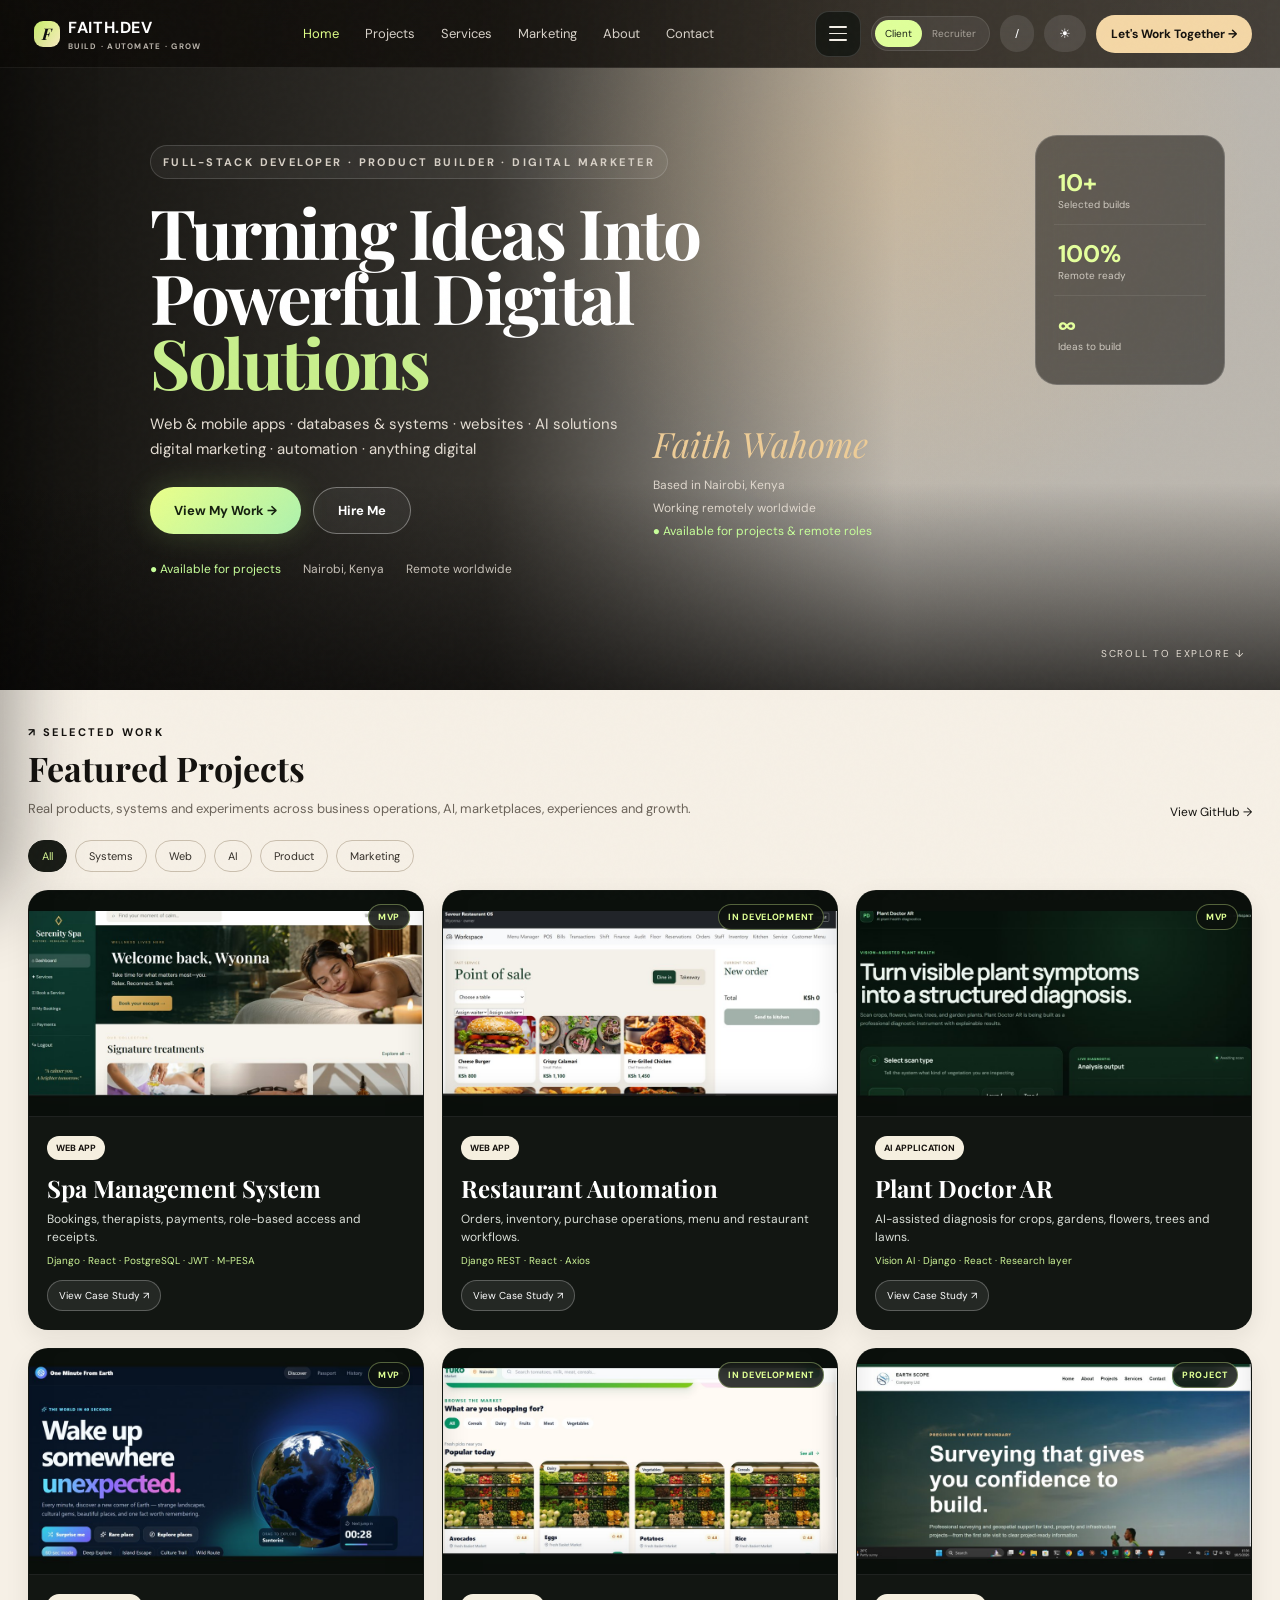
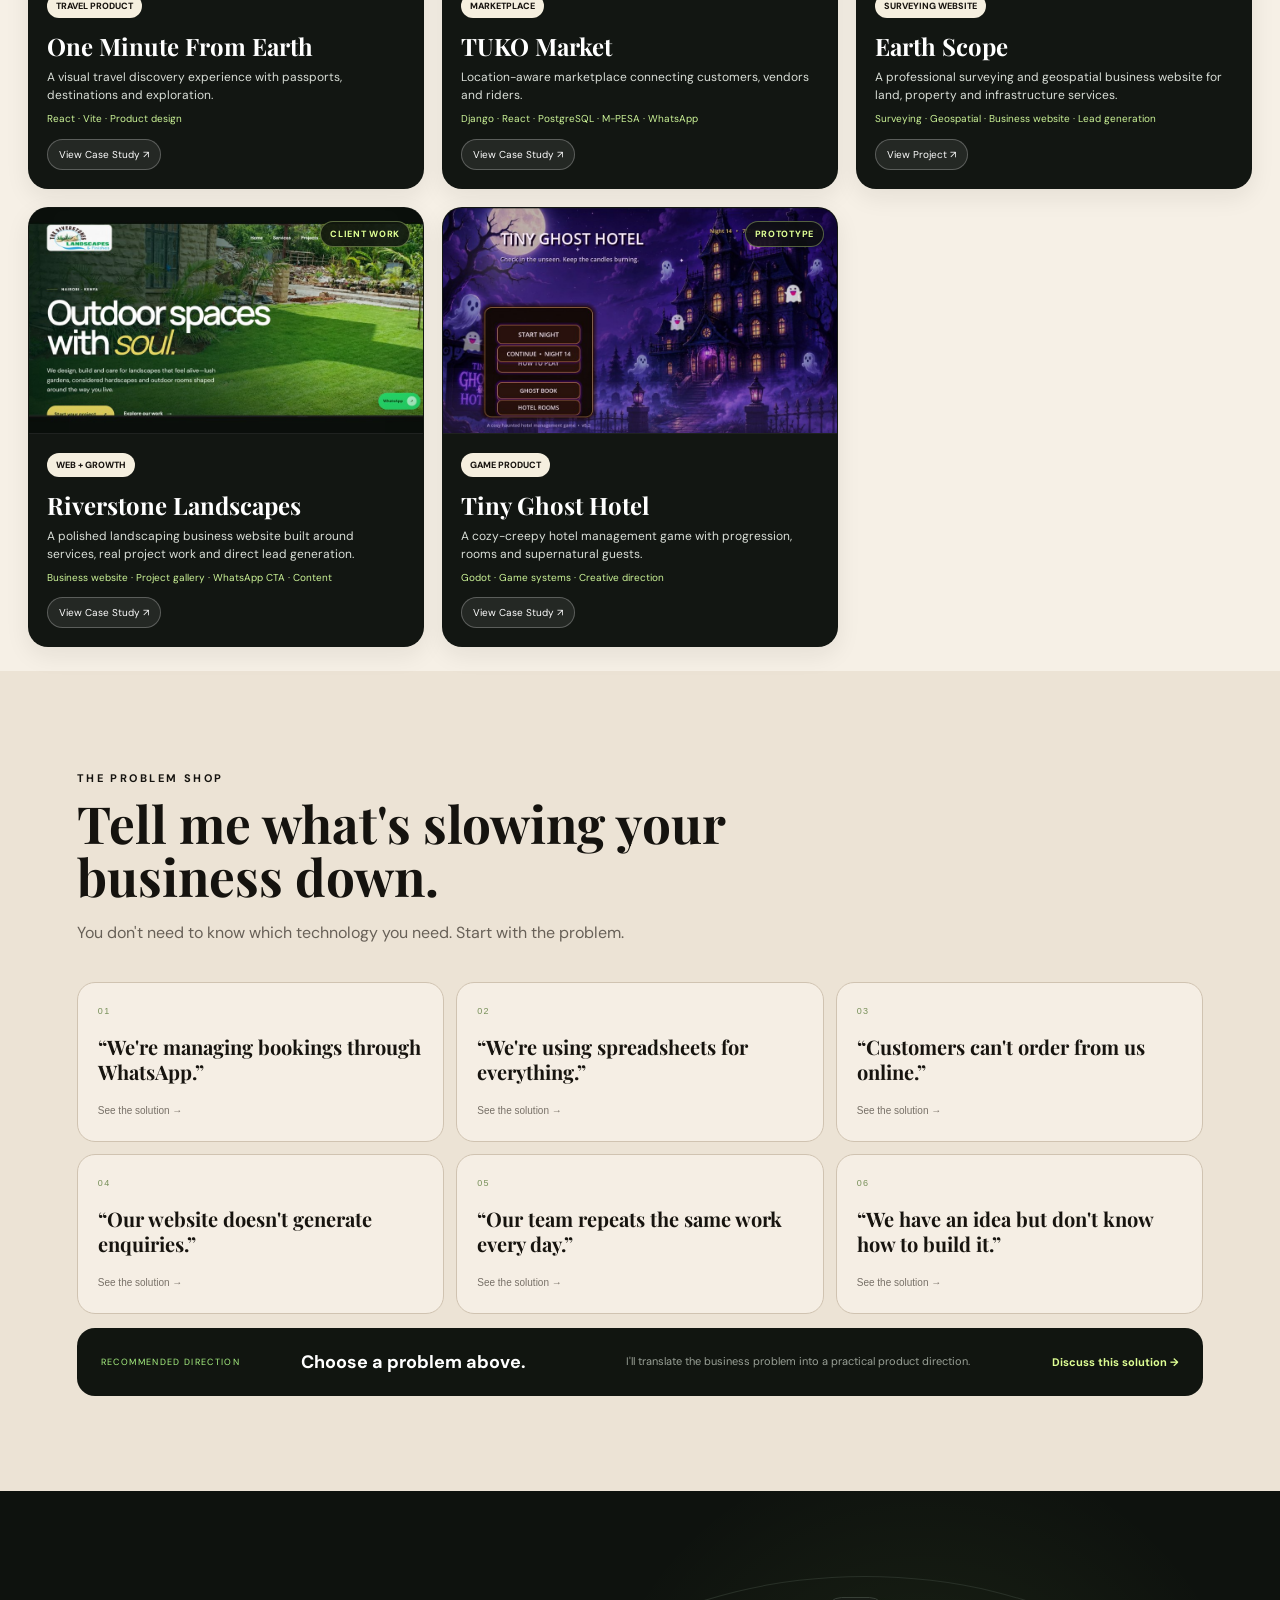
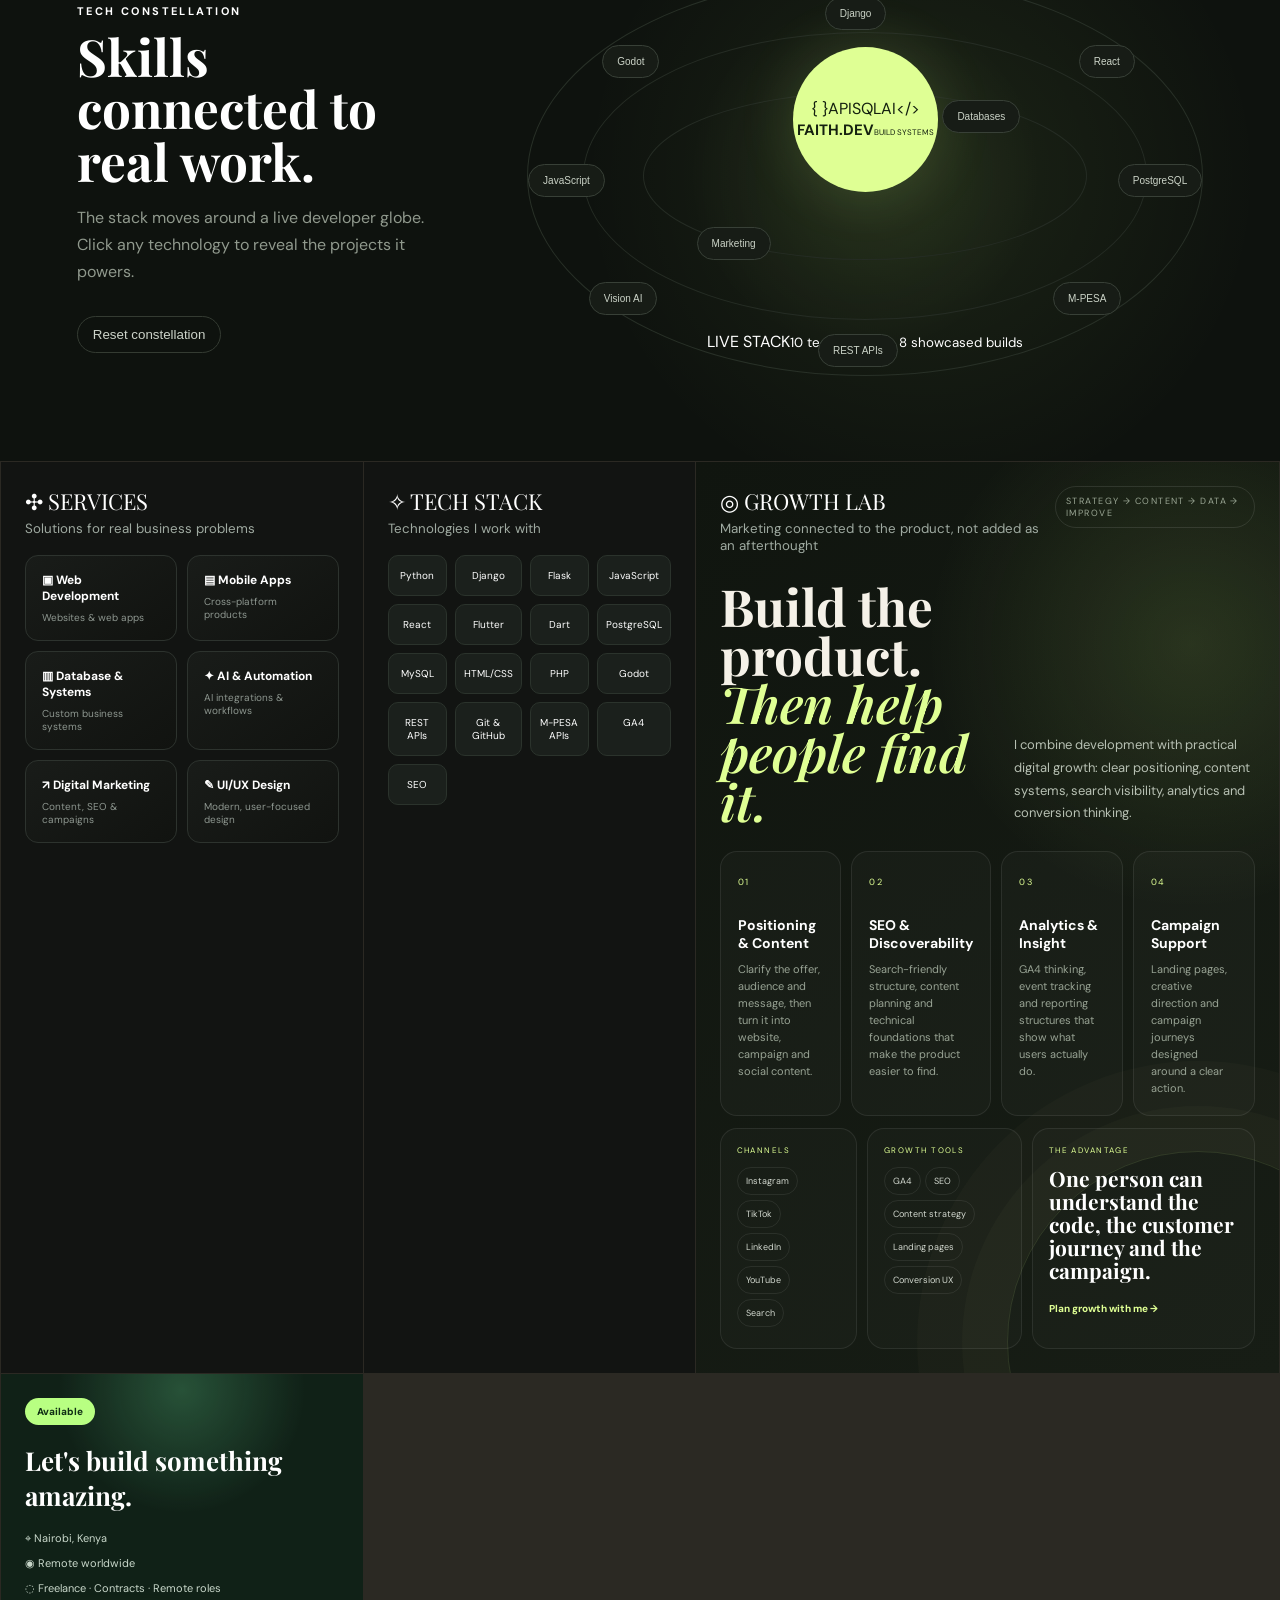
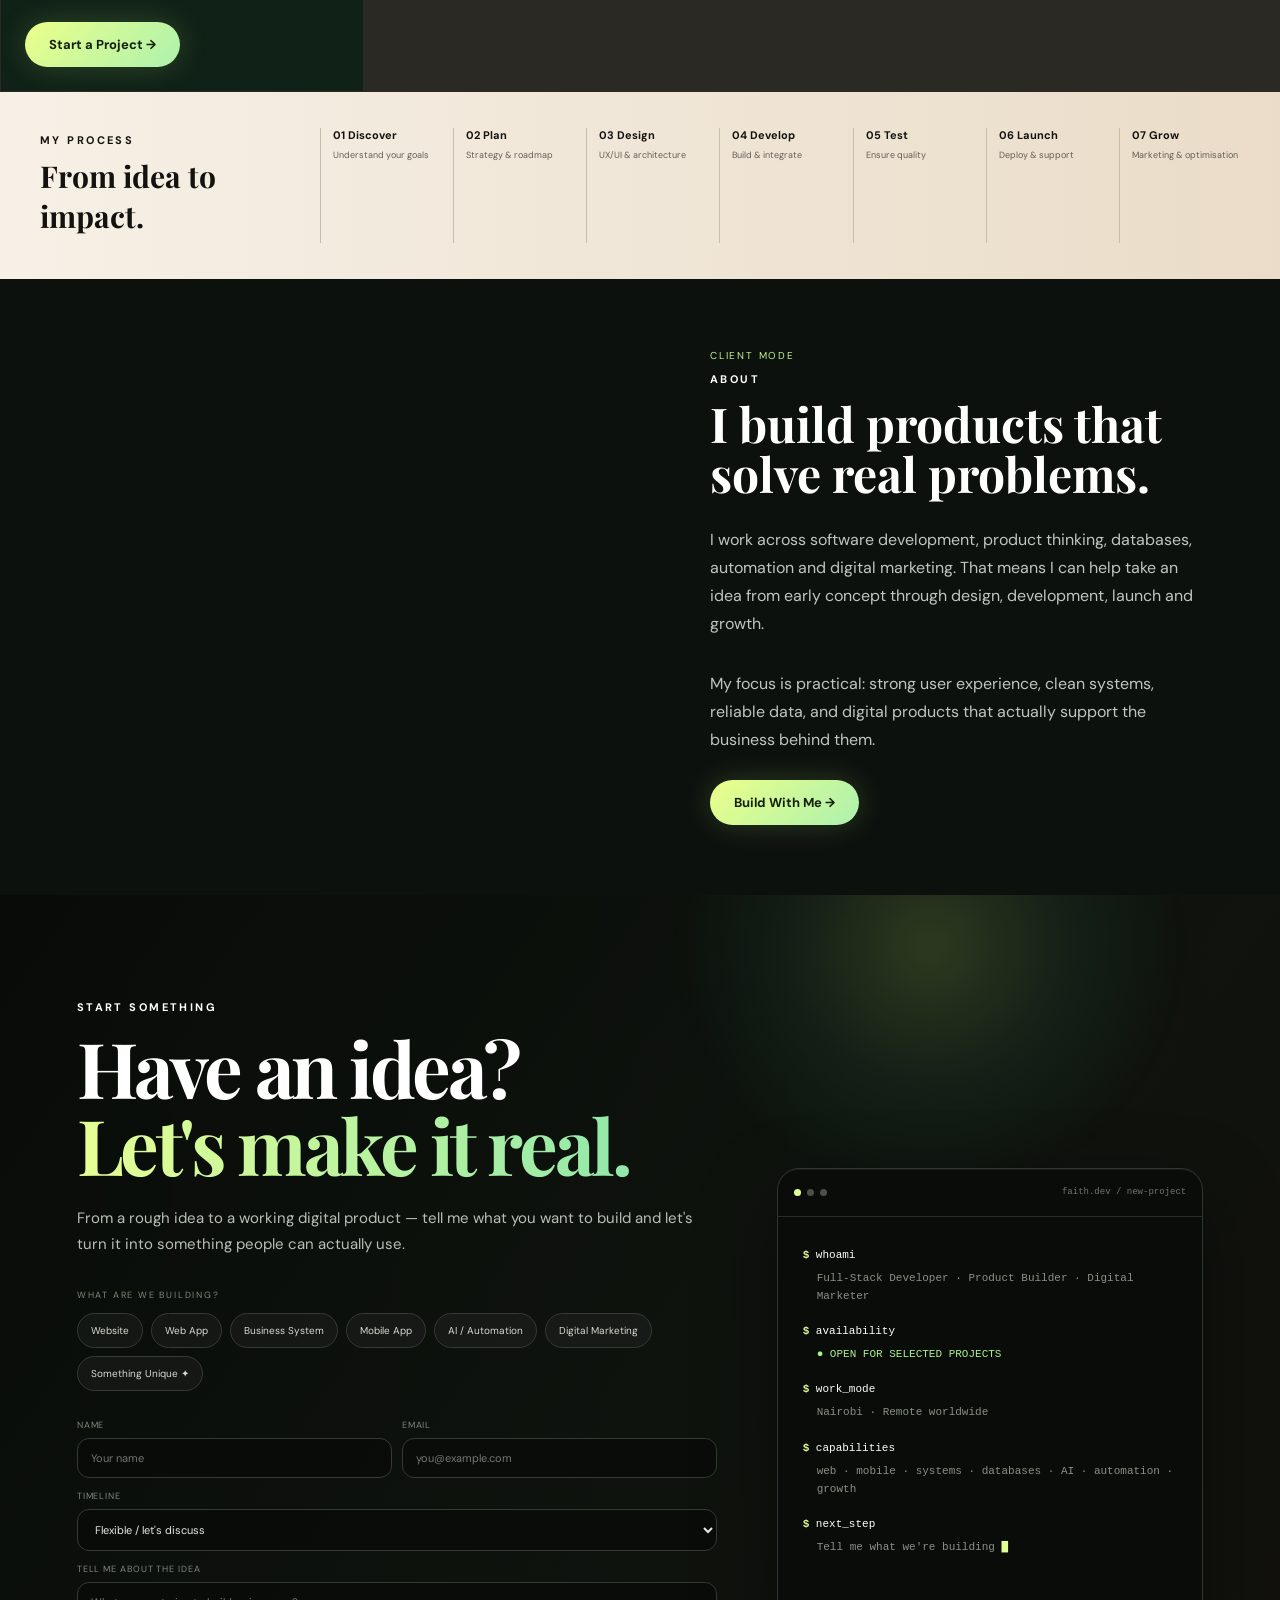
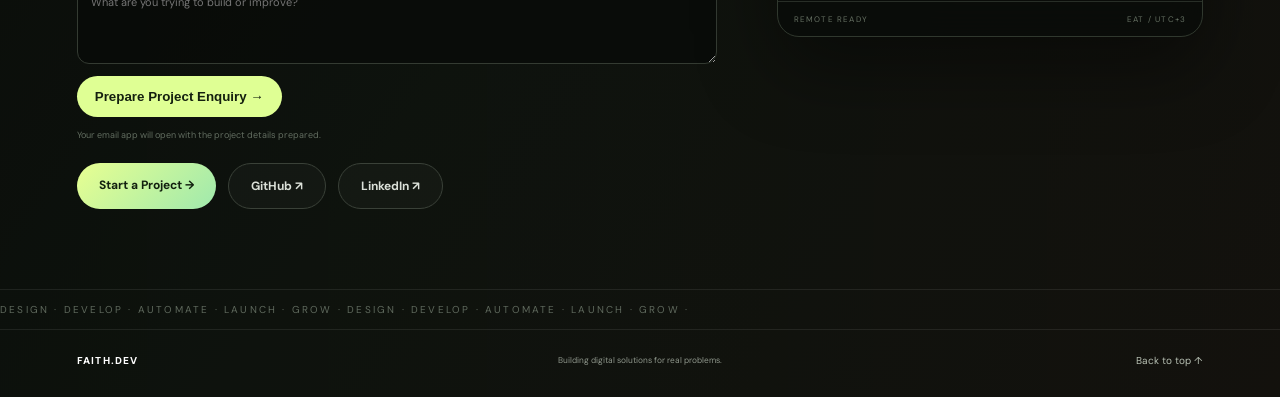
==== commit 79dc9885: "Turn tech constellation into interactive rotating globe" ====
--- a/index.html
+++ b/index.html
@@ -91,10 +91,29 @@
 </section>
 
 <section id="constellation" class="constellation">
-  <div class="constellation-copy"><span class="kicker">TECH CONSTELLATION</span><h2>Skills connected to real work.</h2><p>Click a technology to see which portfolio projects use it.</p><button id="resetTech">Reset constellation</button></div>
+  <div class="constellation-copy"><span class="kicker">TECH CONSTELLATION</span><h2>Skills connected to real work.</h2><p>The stack moves around a live developer globe. Click any technology to reveal the projects it powers.</p><button id="resetTech">Reset constellation</button></div>
   <div class="tech-orbit">
-    <button data-tech-filter="django">Django</button><button data-tech-filter="react">React</button><button data-tech-filter="postgresql">PostgreSQL</button><button data-tech-filter="mpesa">M-PESA</button><button data-tech-filter="api">REST APIs</button><button data-tech-filter="ai">Vision AI</button><button data-tech-filter="javascript">JavaScript</button><button data-tech-filter="godot">Godot</button><button data-tech-filter="database">Databases</button><button data-tech-filter="marketing">Marketing</button>
-    <div class="orbit-core"><b>FAITH.DEV</b><small>BUILD SYSTEMS</small></div>
+    <div class="orbit-track" aria-label="Interactive technology orbit">
+      <button style="--a:0deg" data-tech-filter="django"><span>Django</span></button>
+      <button style="--a:36deg" data-tech-filter="react"><span>React</span></button>
+      <button style="--a:72deg" data-tech-filter="postgresql"><span>PostgreSQL</span></button>
+      <button style="--a:108deg" data-tech-filter="mpesa"><span>M-PESA</span></button>
+      <button style="--a:144deg" data-tech-filter="api"><span>REST APIs</span></button>
+      <button style="--a:180deg" data-tech-filter="ai"><span>Vision AI</span></button>
+      <button style="--a:216deg" data-tech-filter="javascript"><span>JavaScript</span></button>
+      <button style="--a:252deg" data-tech-filter="godot"><span>Godot</span></button>
+      <button style="--a:288deg" data-tech-filter="database"><span>Databases</span></button>
+      <button style="--a:324deg" data-tech-filter="marketing"><span>Marketing</span></button>
+    </div>
+    <div class="orbit-core">
+      <div class="globe-shell">
+        <i class="globe-ring ring-a"></i><i class="globe-ring ring-b"></i><i class="globe-ring ring-c"></i>
+        <span class="float-tech f1">{ }</span><span class="float-tech f2">API</span><span class="float-tech f3">SQL</span><span class="float-tech f4">AI</span><span class="float-tech f5">&lt;/&gt;</span>
+        <div class="core-copy"><b>FAITH.DEV</b><small>BUILD SYSTEMS</small></div>
+      </div>
+    </div>
+    <div class="orbit-pulse pulse-one"></div><div class="orbit-pulse pulse-two"></div>
+    <div class="orbit-caption"><span>LIVE STACK</span><small>10 technologies · 8 showcased builds</small></div>
   </div>
 </section>
 
--- a/styles.css
+++ b/styles.css
@@ -85,3 +85,44 @@
 @media(max-width:1000px){.problem-grid{grid-template-columns:1fr 1fr}.solution-panel{grid-template-columns:1fr}.constellation{grid-template-columns:1fr}.recruiter-brief{grid-template-columns:1fr}.tech-orbit{min-height:430px}}@media(max-width:600px){.problem-grid,.form-row,.recruiter-facts{grid-template-columns:1fr}.problem-shop,.constellation{padding-left:20px;padding-right:20px}.tech-orbit{min-height:360px}.tech-orbit button{font-size:8px;padding:7px 9px}}
 
 @media(max-width:600px){.project-card{min-height:360px;padding-top:200px}.project-card:before,.project-card:after{height:180px}}
+
+/* === Slide-out navigation === */
+.menu-toggle{width:46px;height:46px;border:1px solid rgba(255,255,255,.14);border-radius:14px;background:rgba(14,18,14,.72);display:inline-flex;flex-direction:column;justify-content:center;align-items:center;gap:5px;cursor:pointer;transition:.25s transform,.25s border-color}
+.menu-toggle:hover{transform:translateY(-2px);border-color:rgba(213,255,128,.65)}
+.menu-toggle span{display:block;width:18px;height:1.5px;background:#f3efe7;border-radius:99px;transition:.3s}
+.menu-backdrop{position:fixed;inset:0;z-index:90;background:rgba(0,0,0,.54);backdrop-filter:blur(5px);opacity:0;pointer-events:none;transition:.3s}
+.menu-backdrop.open{opacity:1;pointer-events:auto}
+.rail{position:fixed;z-index:100;top:0;left:0;height:100dvh;width:min(390px,88vw);padding:24px;background:linear-gradient(180deg,#0d120e 0%,#151b14 100%);border-right:1px solid rgba(255,255,255,.08);box-shadow:30px 0 80px rgba(0,0,0,.38);display:flex;flex-direction:column;gap:4px;transform:translateX(-105%);transition:transform .38s cubic-bezier(.22,.75,.22,1)}
+.rail.open{transform:translateX(0)}
+.rail-head{display:flex;justify-content:space-between;align-items:center;padding:4px 0 28px;border-bottom:1px solid rgba(255,255,255,.08);margin-bottom:12px}
+.rail-head>span{font-size:10px;letter-spacing:.24em;color:#dfff94;font-weight:800}
+.rail-head button{width:40px;height:40px;border-radius:50%;border:1px solid rgba(255,255,255,.14);background:transparent;color:#fff;font-size:26px;cursor:pointer}
+.rail a{display:grid;grid-template-columns:44px 1fr;align-items:center;gap:8px;text-decoration:none;color:#f3efe7;padding:16px 8px;border-bottom:1px solid rgba(255,255,255,.055);font-family:"Playfair Display",serif;font-size:26px;transition:.25s padding-left,.25s color}
+.rail a b{font-family:"DM Sans";font-size:9px;letter-spacing:.16em;color:#798274}
+.rail a:hover{padding-left:16px;color:#dfff94}
+.rail-foot{margin-top:auto;padding-top:20px;border-top:1px solid rgba(255,255,255,.08);display:flex;flex-direction:column;gap:5px}
+.rail-foot small{font-weight:800;letter-spacing:.12em}.rail-foot span{font-size:9px;color:#8f998c;letter-spacing:.18em}
+body.menu-open{overflow:hidden}
+
+/* === Growth Lab === */
+.growth-lab{grid-column:span 2;background:radial-gradient(circle at 85% 20%,rgba(203,255,124,.12),transparent 30%),linear-gradient(145deg,#10150f,#171d15)!important;position:relative;overflow:hidden}
+.growth-lab:after{content:"";position:absolute;right:-110px;bottom:-160px;width:380px;height:380px;border:1px solid rgba(223,255,148,.12);border-radius:50%;box-shadow:0 0 0 45px rgba(223,255,148,.025),0 0 0 90px rgba(223,255,148,.02);pointer-events:none}
+.marketing-title{position:relative;z-index:2;align-items:flex-start}
+.marketing-title em{font-style:normal;font-size:9px;letter-spacing:.16em;color:#9aa694;border:1px solid rgba(255,255,255,.1);padding:8px 10px;border-radius:999px}
+.marketing-intro{position:relative;z-index:2;display:grid;grid-template-columns:1.05fr .95fr;gap:28px;align-items:end;margin:28px 0 26px}
+.marketing-intro h3{font-family:"Playfair Display";font-size:clamp(34px,4vw,58px);line-height:.95;margin:0;color:#f5f1e8}
+.marketing-intro h3 i{font-weight:600;color:#dfff94}
+.marketing-intro p{margin:0;color:#b7c0b3;font-size:13px;line-height:1.75}
+.growth-services{position:relative;z-index:2;display:grid;grid-template-columns:repeat(4,1fr);gap:10px}
+.growth-services article{min-height:185px;border:1px solid rgba(255,255,255,.08);border-radius:17px;padding:17px;background:rgba(255,255,255,.025)}
+.growth-services article>span{font-size:9px;color:#dfff94;letter-spacing:.14em}.growth-services b{display:block;font-size:14px;margin:26px 0 9px}.growth-services p{font-size:11px;line-height:1.55;color:#98a394;margin:0}
+.marketing-system{position:relative;z-index:2;display:grid;grid-template-columns:.8fr .9fr 1.3fr;gap:10px;margin-top:12px}
+.marketing-system>div{border:1px solid rgba(255,255,255,.08);border-radius:17px;padding:16px;background:rgba(255,255,255,.02)}
+.marketing-system small{display:block;font-size:8px;letter-spacing:.18em;color:#dfff94;margin-bottom:12px}
+.marketing-system span{display:inline-block;font-size:9px;padding:7px 8px;border:1px solid rgba(255,255,255,.08);border-radius:999px;margin:0 4px 5px 0;color:#d2d8cf}
+.marketing-bridge strong{display:block;font-family:"Playfair Display";font-size:21px;line-height:1.1;max-width:380px;margin-bottom:14px}
+.marketing-bridge a{font-size:10px;text-decoration:none;color:#dfff94;font-weight:800}
+.form-row.single{grid-template-columns:1fr}
+
+@media(max-width:1100px){.growth-lab{grid-column:1/-1}.growth-services{grid-template-columns:1fr 1fr}.marketing-system{grid-template-columns:1fr 1fr}.marketing-bridge{grid-column:1/-1}}
+@media(max-width:720px){.topnav{display:none}.mode-switch{display:none}.growth-services,.marketing-system,.marketing-intro{grid-template-columns:1fr}.growth-lab{grid-column:auto}.marketing-title em{display:none}.rail a{font-size:23px}}
--- a/assets/css/project-earth.css
+++ b/assets/css/project-earth.css
@@ -1,2 +1,2 @@
 /* Embedded screenshot for earth */
-.project-card[data-project="earth"]::before{background-image:url("[data-uri]")!important;background-size:cover!important;background-position:center!important;background-repeat:no-repeat!important;}+ .project-card[data-project="earth"]::before,body[data-case="earth"] .hero-media{background-image:url("[data-uri]")!important;background-size:cover!important;background-position:center!important;background-repeat:no-repeat!important;}
--- a/assets/css/project-earthscope.css
+++ b/assets/css/project-earthscope.css
@@ -1,2 +1,2 @@
 /* Embedded screenshot for earthscope */
-.project-card[data-project="earthscope"]::before{background-image:url("[data-uri]")!important;background-size:cover!important;background-position:center!important;background-repeat:no-repeat!important;}+ .project-card[data-project="earthscope"]::before,body[data-case="earthscope"] .hero-media{background-image:url("[data-uri]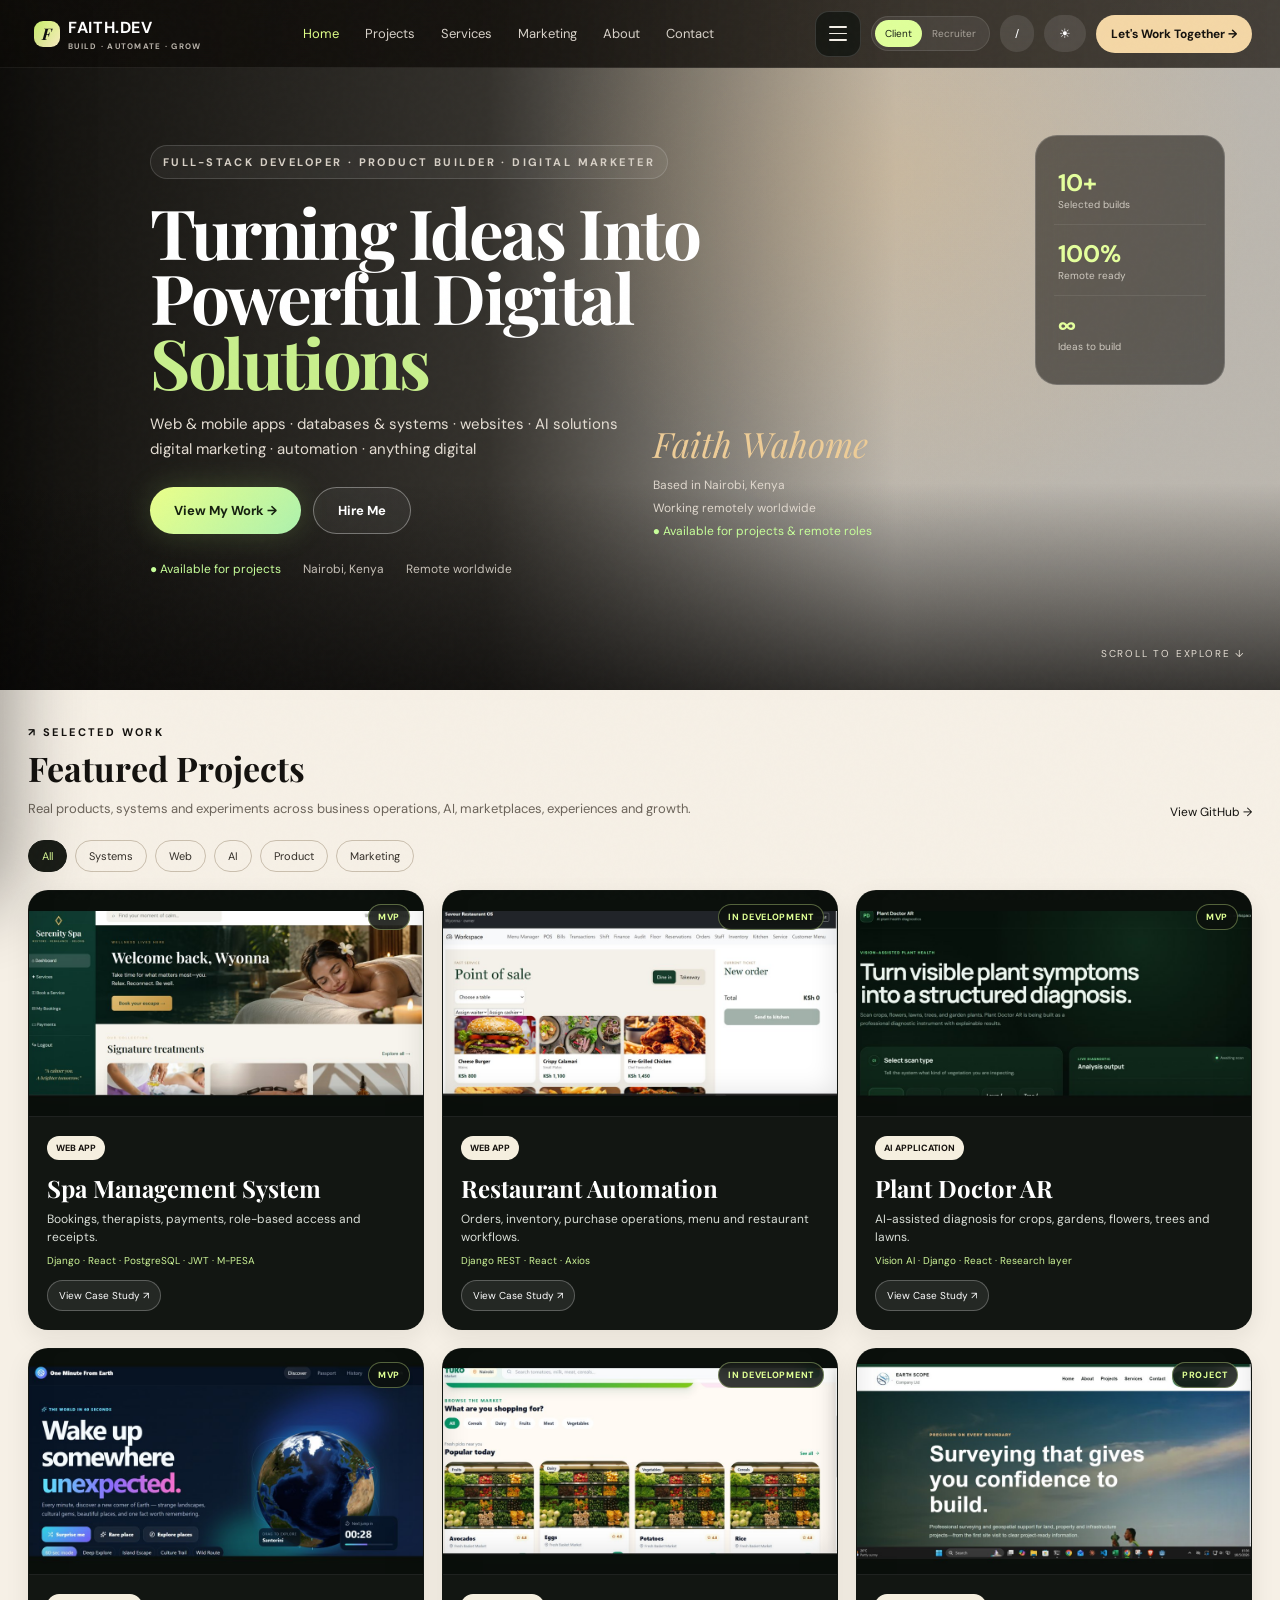
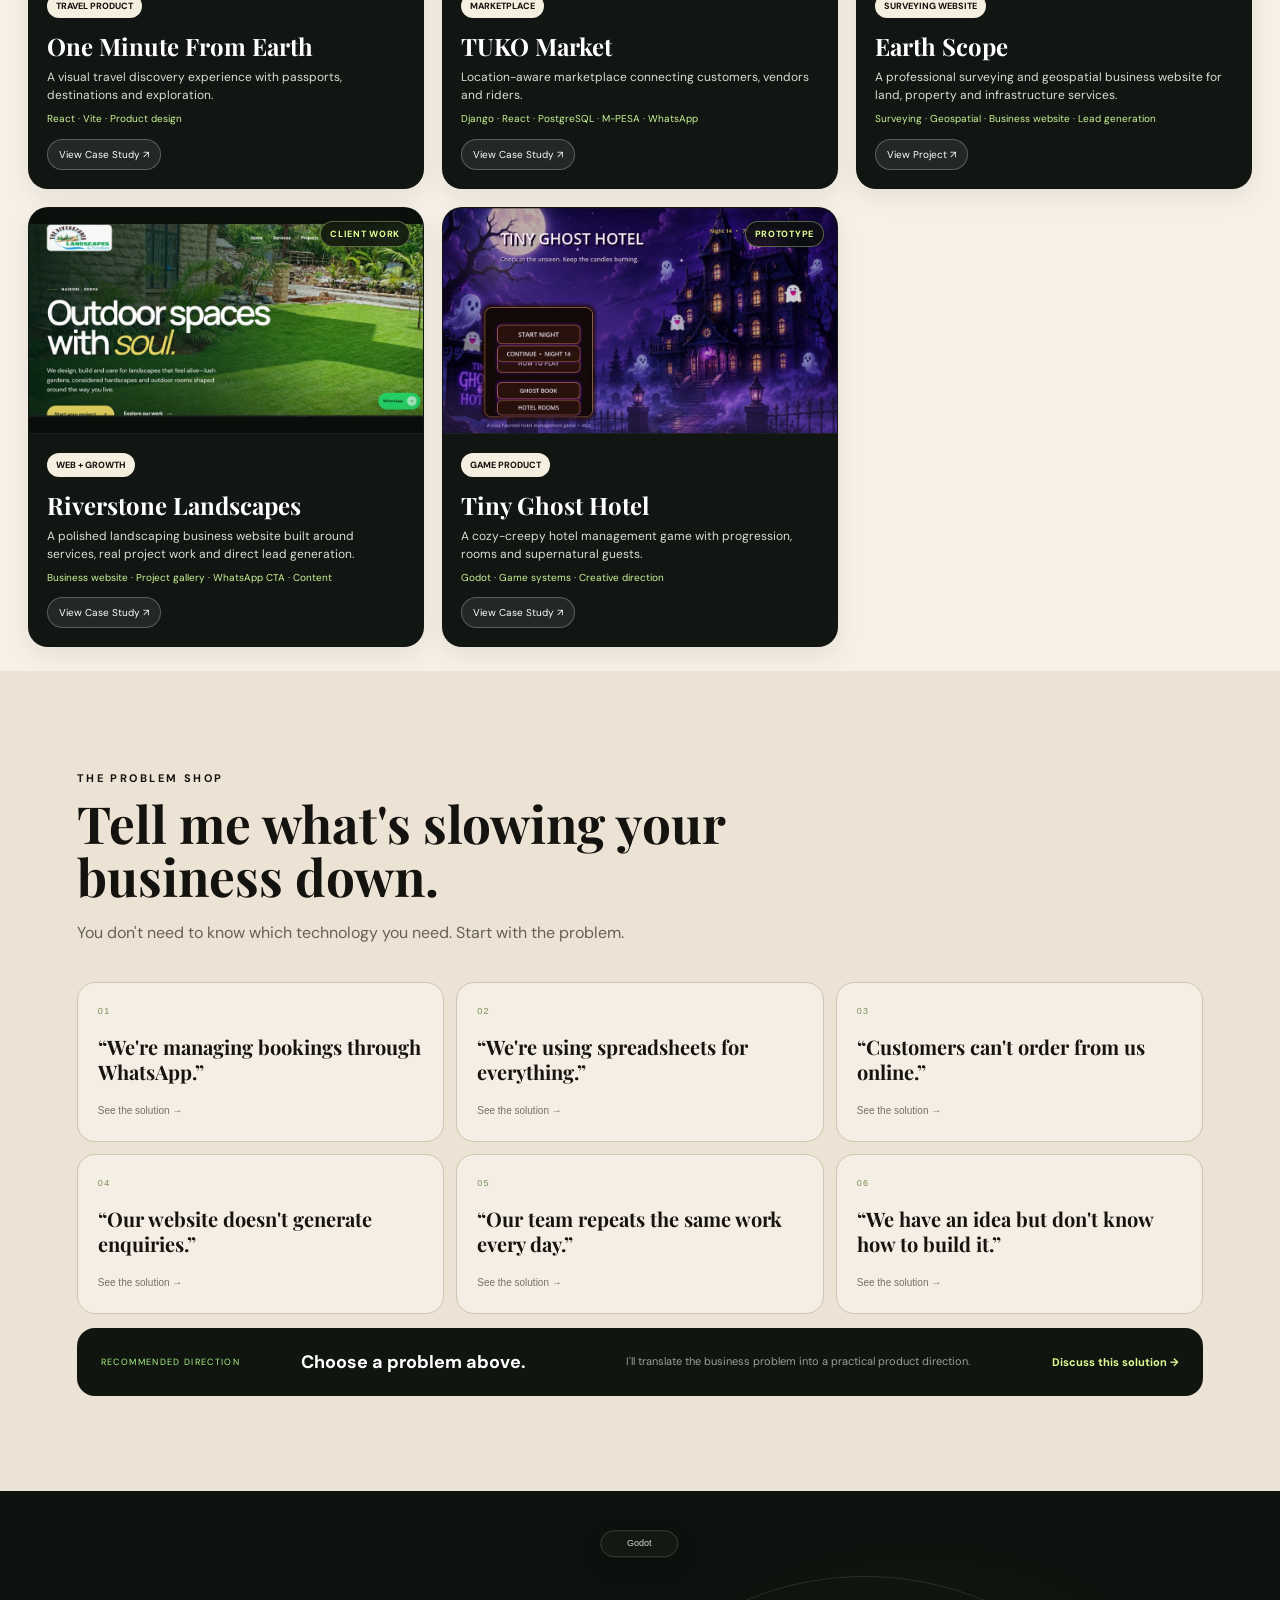
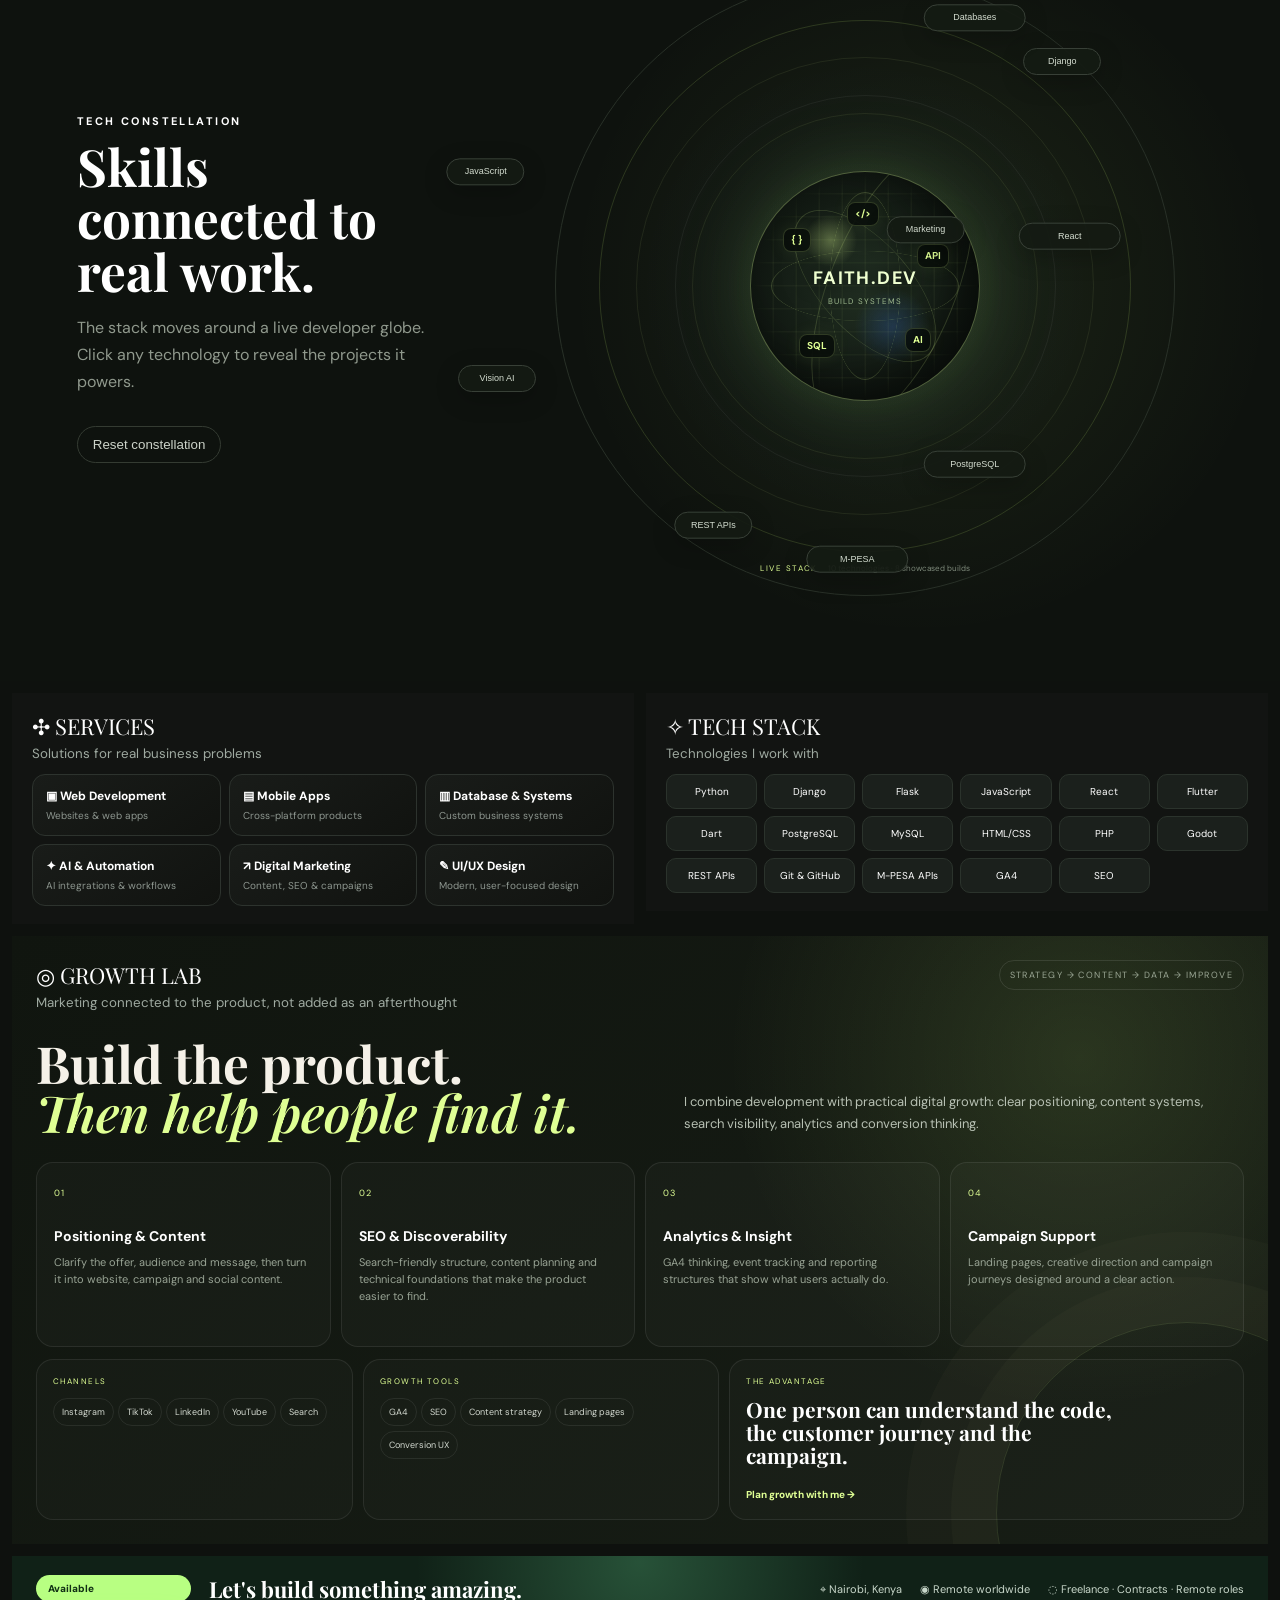
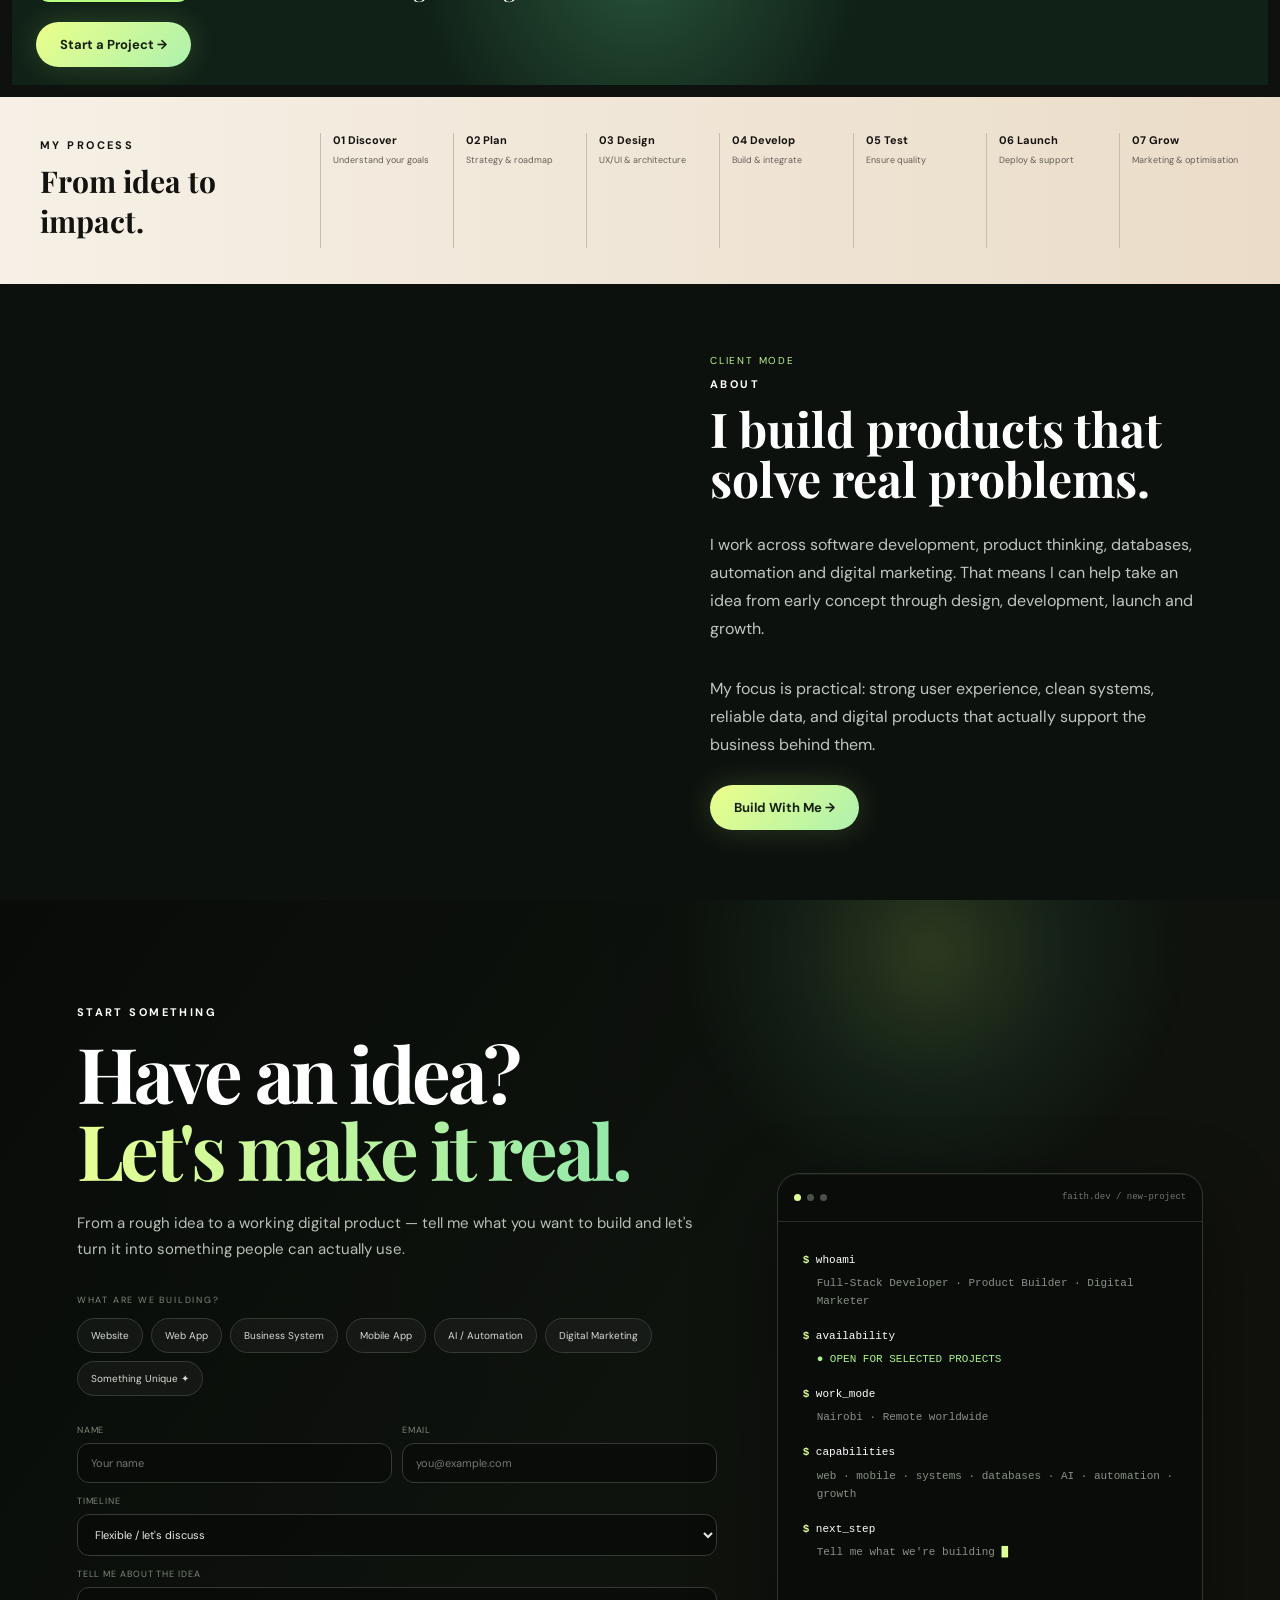
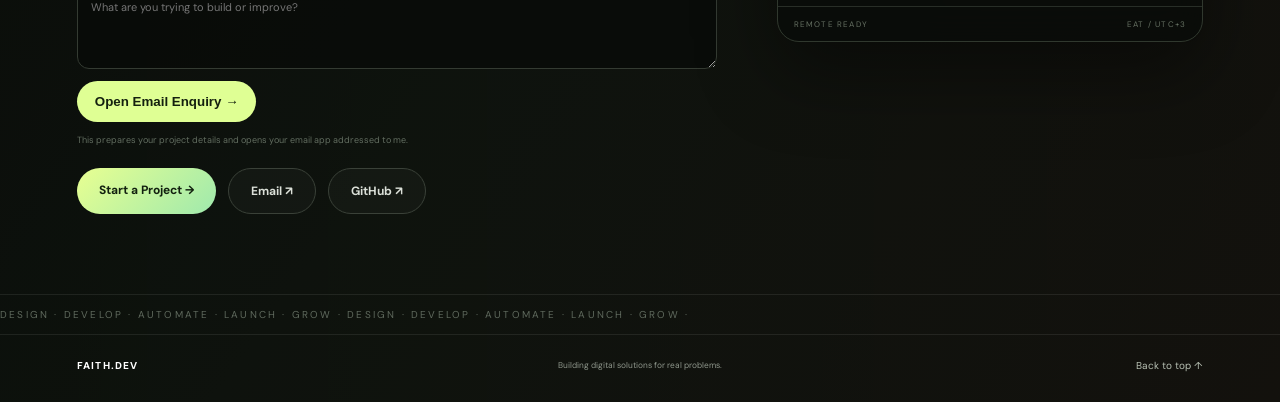
==== commit 8779bcf2: "Clarify project enquiry action and clean contact links" ====
--- a/index.html
+++ b/index.html
@@ -197,13 +197,13 @@
             <div class="form-row"><label>Name<input name="name" required placeholder="Your name"></label><label>Email<input type="email" name="email" required placeholder="you@example.com"></label></div>
             <div class="form-row single"><label>Timeline<select name="timeline"><option>Flexible / let's discuss</option><option>ASAP</option><option>1–4 weeks</option><option>1–3 months</option><option>3+ months</option></select></label></div>
             <label>Tell me about the idea<textarea name="message" required rows="4" placeholder="What are you trying to build or improve?"></textarea></label>
-            <button type="submit">Prepare Project Enquiry →</button>
-            <small id="formStatus">Your email app will open with the project details prepared.</small>
+            <button type="submit">Open Email Enquiry →</button>
+            <small id="formStatus">This prepares your project details and opens your email app addressed to me.</small>
           </form>
           <div class="contact-options">
             <a id="projectEmail" class="contact-primary" href="mailto:wahomeimani@gmail.com?subject=Project%20Enquiry">Start a Project →</a>
+            <a href="mailto:wahomeimani@gmail.com">Email ↗</a>
             <a href="https://github.com/22koki" target="_blank" rel="noreferrer">GitHub ↗</a>
-            <a href="https://www.linkedin.com" target="_blank" rel="noreferrer">LinkedIn ↗</a>
           </div>
         </div>
 
--- a/styles.css
+++ b/styles.css
@@ -126,3 +126,102 @@
 
 @media(max-width:1100px){.growth-lab{grid-column:1/-1}.growth-services{grid-template-columns:1fr 1fr}.marketing-system{grid-template-columns:1fr 1fr}.marketing-bridge{grid-column:1/-1}}
 @media(max-width:720px){.topnav{display:none}.mode-switch{display:none}.growth-services,.marketing-system,.marketing-intro{grid-template-columns:1fr}.growth-lab{grid-column:auto}.marketing-title em{display:none}.rail a{font-size:23px}}
+
+/* === Tech globe upgrade === */
+.constellation{min-height:620px}
+.tech-orbit{min-height:500px;aspect-ratio:1/1;max-width:620px;width:100%;justify-self:center;overflow:hidden;background:
+radial-gradient(circle at 50% 50%,rgba(203,255,124,.09),transparent 32%),
+radial-gradient(circle at 50% 50%,rgba(72,121,255,.05),transparent 52%)}
+.tech-orbit:before,.tech-orbit:after{display:none}
+.orbit-track{position:absolute;inset:7%;border:1px solid rgba(207,255,121,.15);border-radius:50%;animation:orbitSpin 26s linear infinite;transform-origin:center}
+.orbit-track:before,.orbit-track:after{content:"";position:absolute;border:1px solid rgba(255,255,255,.055);border-radius:50%;inset:14%}
+.orbit-track:after{inset:29%;border-style:dashed}
+.orbit-track button{position:absolute;left:50%;top:50%;z-index:5;transform:rotate(var(--a)) translateX(225px) rotate(calc(var(--a) * -1));transform-origin:0 0;border:0;background:transparent;padding:0;cursor:pointer}
+.orbit-track button span{display:block;min-width:max-content;border:1px solid #384037;background:rgba(20,27,19,.92);color:#d4ddd0;border-radius:999px;padding:10px 14px;font-size:10px;box-shadow:0 7px 24px rgba(0,0,0,.22);animation:orbitCounter 26s linear infinite;transition:.25s}
+.orbit-track button:hover span,.orbit-track button.active span{background:#dfff94;color:#13200f;box-shadow:0 0 26px rgba(210,255,135,.28)}
+.tech-orbit:hover .orbit-track,.tech-orbit:hover .orbit-track button span{animation-play-state:paused}
+.orbit-core{width:230px;height:230px;background:transparent;box-shadow:none;z-index:4}
+.globe-shell{position:relative;width:230px;height:230px;border-radius:50%;display:grid;place-items:center;background:
+radial-gradient(circle at 35% 30%,rgba(223,255,148,.32),transparent 12%),
+radial-gradient(circle at 62% 68%,rgba(63,127,255,.22),transparent 18%),
+radial-gradient(circle at center,#223023 0,#111812 66%,#080c09 100%);
+border:1px solid rgba(217,255,154,.32);box-shadow:0 0 80px rgba(162,255,112,.15),inset -22px -18px 45px rgba(0,0,0,.45);overflow:hidden;animation:globeBreathe 5s ease-in-out infinite}
+.globe-shell:before{content:"";position:absolute;inset:0;border-radius:50%;background:
+repeating-linear-gradient(90deg,transparent 0 21px,rgba(223,255,148,.045) 22px 23px),
+repeating-linear-gradient(0deg,transparent 0 21px,rgba(223,255,148,.04) 22px 23px);mask-image:radial-gradient(circle,#000 58%,transparent 72%);animation:globeDrift 14s linear infinite}
+.globe-shell:after{content:"";position:absolute;width:55%;height:130%;left:34%;top:-15%;border-radius:50%;border:1px solid rgba(222,255,148,.16);transform:rotate(22deg)}
+.globe-ring{position:absolute;inset:20px;border:1px solid rgba(221,255,151,.18);border-radius:50%;pointer-events:none}
+.ring-a{transform:rotateX(68deg)}.ring-b{transform:rotateY(68deg)}.ring-c{transform:rotate(48deg) scaleY(.48)}
+.core-copy{position:relative;z-index:5;text-align:center;text-shadow:0 2px 18px #000}.core-copy b{display:block;color:#efffd0;font-size:18px;letter-spacing:.08em}.core-copy small{display:block;color:#9db78d;font-size:8px;letter-spacing:.14em;margin-top:6px}
+.float-tech{position:absolute;z-index:4;font:700 10px/1 "DM Sans";color:#dfff94;border:1px solid rgba(223,255,148,.18);background:rgba(5,10,7,.68);padding:6px 7px;border-radius:8px;backdrop-filter:blur(6px);box-shadow:0 0 18px rgba(213,255,128,.08)}
+.f1{left:32px;top:56px;animation:floatInside 4.8s ease-in-out infinite}.f2{right:30px;top:72px;animation:floatInside 5.4s ease-in-out .7s infinite}.f3{left:48px;bottom:42px;animation:floatInside 4.2s ease-in-out 1.2s infinite}.f4{right:48px;bottom:48px;animation:floatInside 5s ease-in-out .3s infinite}.f5{left:96px;top:30px;animation:floatInside 4.6s ease-in-out 1.6s infinite}
+.orbit-pulse{position:absolute;border-radius:50%;border:1px solid rgba(223,255,148,.08);pointer-events:none;animation:pulseOrbit 5s ease-out infinite}.pulse-one{inset:22%}.pulse-two{inset:13%;animation-delay:2.4s}
+.orbit-caption{position:absolute;bottom:22px;left:50%;transform:translateX(-50%);display:flex;gap:10px;align-items:center;white-space:nowrap}.orbit-caption span{font-size:8px;letter-spacing:.18em;color:#dfff94}.orbit-caption small{font-size:8px;color:#7f8b7c}
+@keyframes orbitSpin{to{transform:rotate(360deg)}}@keyframes orbitCounter{to{transform:rotate(-360deg)}}@keyframes globeDrift{to{transform:translateX(22px)}}@keyframes globeBreathe{50%{box-shadow:0 0 105px rgba(162,255,112,.23),inset -22px -18px 45px rgba(0,0,0,.45)}}@keyframes floatInside{50%{transform:translateY(-9px) scale(1.06);opacity:.75}}@keyframes pulseOrbit{0%{transform:scale(.8);opacity:0}35%{opacity:.45}100%{transform:scale(1.35);opacity:0}}
+
+/* === Compact service + tech stack dashboard === */
+.dashboard{grid-template-columns:1fr 1fr;gap:12px;background:#0e110e;padding:12px;align-items:start}
+.services-panel,.skills-panel{min-height:0!important;height:auto;align-self:start}
+.services-panel{grid-column:1}.skills-panel{grid-column:2}
+.growth-lab{grid-column:1/-1}
+.availability-card{grid-column:1/-1;display:grid;grid-template-columns:auto 1fr auto auto auto;align-items:center;gap:18px;min-height:0!important;padding:18px 24px}
+.availability-card h3{margin:0;font-size:22px}.availability-card p{margin:0}.availability-card .btn{margin:0;white-space:nowrap}
+.panel{min-height:0}
+.mini-grid{grid-template-columns:repeat(3,1fr);gap:8px}.mini-grid div{padding:13px}.mini-grid small{margin-top:5px}
+.skill-cloud{grid-template-columns:repeat(6,1fr);gap:7px}.skill-cloud span{padding:10px 7px}
+.services-panel .panel-title,.skills-panel .panel-title{margin-bottom:12px}
+.services-panel,.skills-panel{padding:18px 20px}
+
+@media(max-width:1100px){
+  .orbit-track button{transform:rotate(var(--a)) translateX(190px) rotate(calc(var(--a) * -1))}
+  .dashboard{grid-template-columns:1fr}
+  .services-panel,.skills-panel,.growth-lab,.availability-card{grid-column:1}
+  .availability-card{grid-template-columns:1fr 1fr}
+  .mini-grid{grid-template-columns:repeat(2,1fr)}
+  .skill-cloud{grid-template-columns:repeat(4,1fr)}
+}
+@media(max-width:700px){
+  .tech-orbit{min-height:390px}
+  .orbit-track button{transform:rotate(var(--a)) translateX(145px) rotate(calc(var(--a) * -1))}
+  .orbit-track button span{font-size:8px;padding:8px 10px}
+  .orbit-core,.globe-shell{width:170px;height:170px}
+  .float-tech{font-size:8px}
+  .availability-card{grid-template-columns:1fr}
+  .skill-cloud{grid-template-columns:repeat(3,1fr)}
+}
+@media(prefers-reduced-motion:reduce){.orbit-track,.orbit-track button span,.globe-shell,.globe-shell:before,.float-tech,.orbit-pulse{animation:none!important}}
+
+/* Keep rotating tech labels fully visible */
+.tech-orbit{overflow:visible}
+.orbit-track button{transform:rotate(var(--a)) translateX(200px) rotate(calc(var(--a) * -1))}
+.orbit-track button span{white-space:nowrap;min-width:max-content;overflow:visible}
+@media(max-width:1100px){
+  .orbit-track button{transform:rotate(var(--a)) translateX(165px) rotate(calc(var(--a) * -1))}
+}
+@media(max-width:700px){
+  .orbit-track button{transform:rotate(var(--a)) translateX(120px) rotate(calc(var(--a) * -1))}
+}
+
+/* Standardize orbit tech chips so every label sits neatly on the orbit */
+.orbit-track button span{
+  min-width:78px;
+  max-width:102px;
+  width:auto;
+  padding:8px 10px;
+  font-size:9px;
+  line-height:1;
+  text-align:center;
+  white-space:nowrap;
+  overflow:hidden;
+  text-overflow:ellipsis;
+  box-sizing:border-box;
+}
+.orbit-track button{transform:rotate(var(--a)) translateX(190px) rotate(calc(var(--a) * -1))}
+@media(max-width:1100px){
+  .orbit-track button span{min-width:72px;max-width:92px;font-size:8.5px;padding:7px 9px}
+  .orbit-track button{transform:rotate(var(--a)) translateX(160px) rotate(calc(var(--a) * -1))}
+}
+@media(max-width:700px){
+  .orbit-track button span{min-width:64px;max-width:82px;font-size:7.5px;padding:7px 8px}
+  .orbit-track button{transform:rotate(var(--a)) translateX(116px) rotate(calc(var(--a) * -1))}
+}
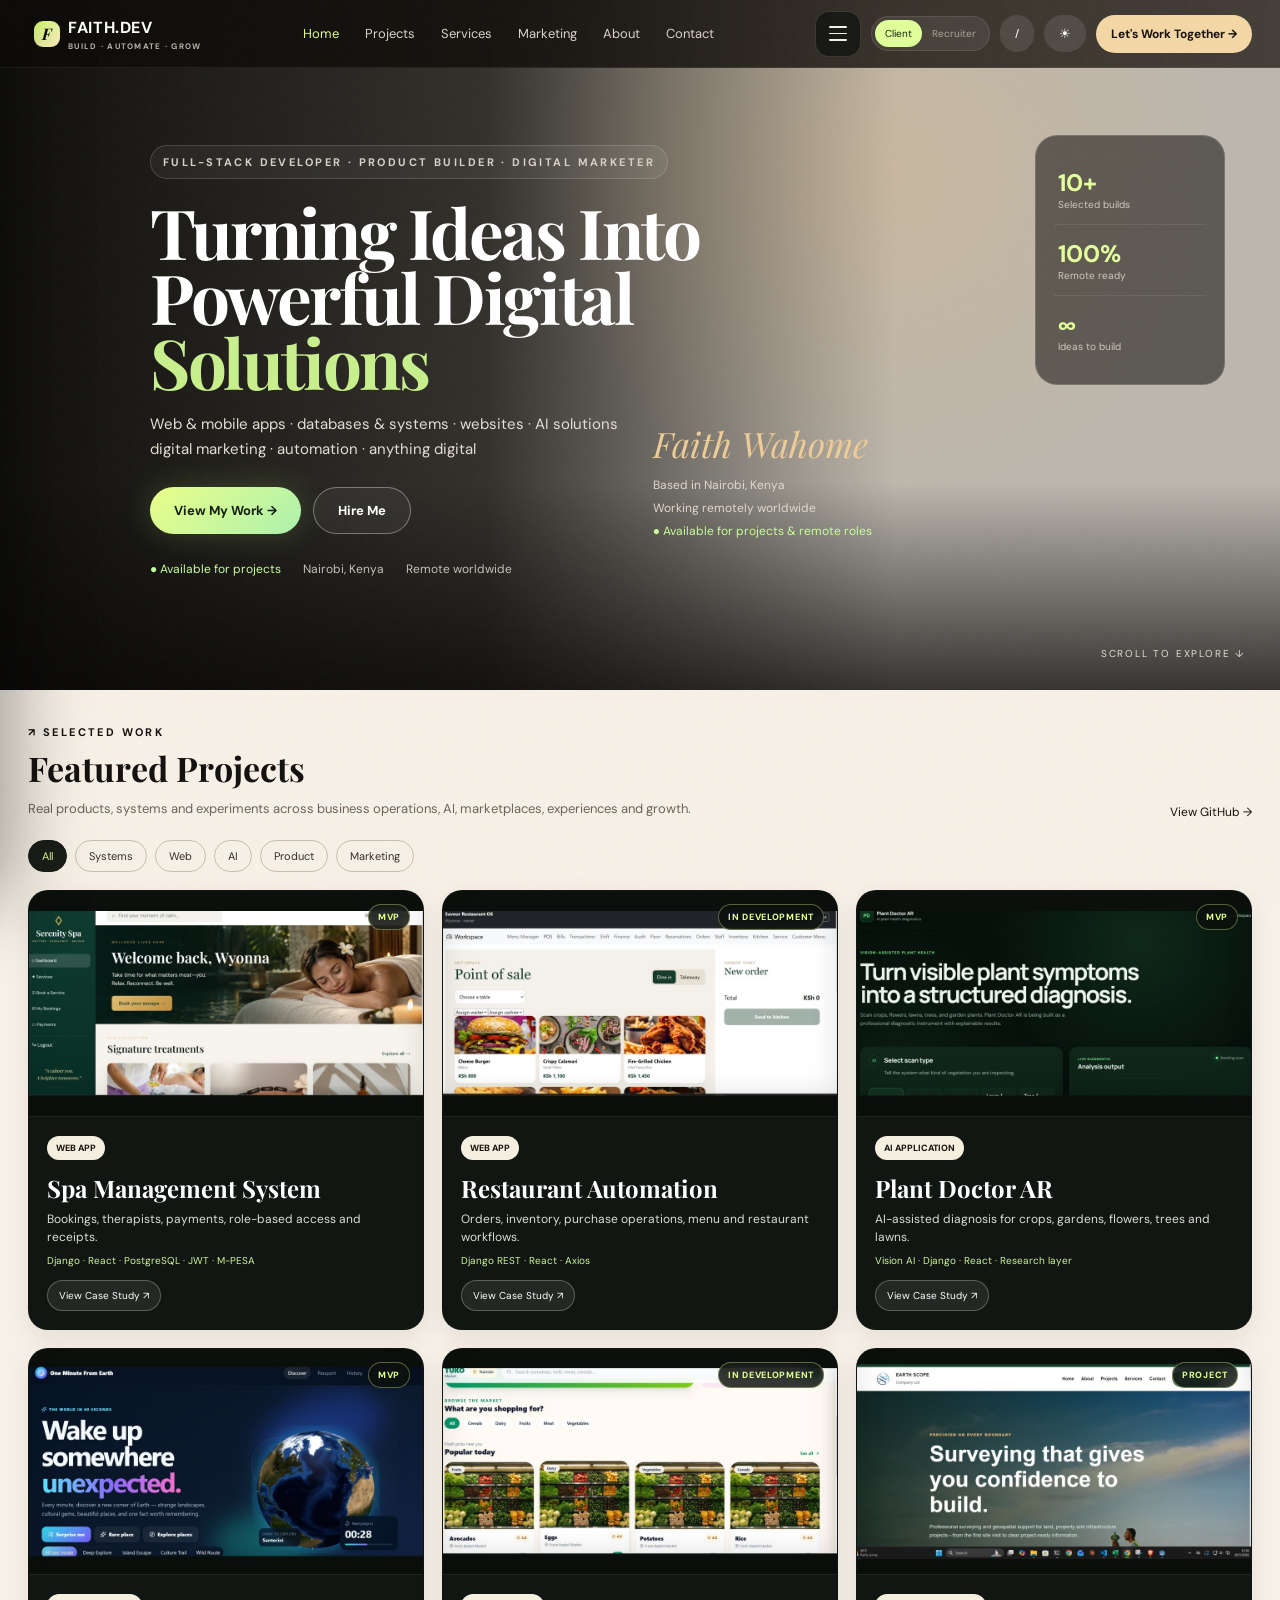
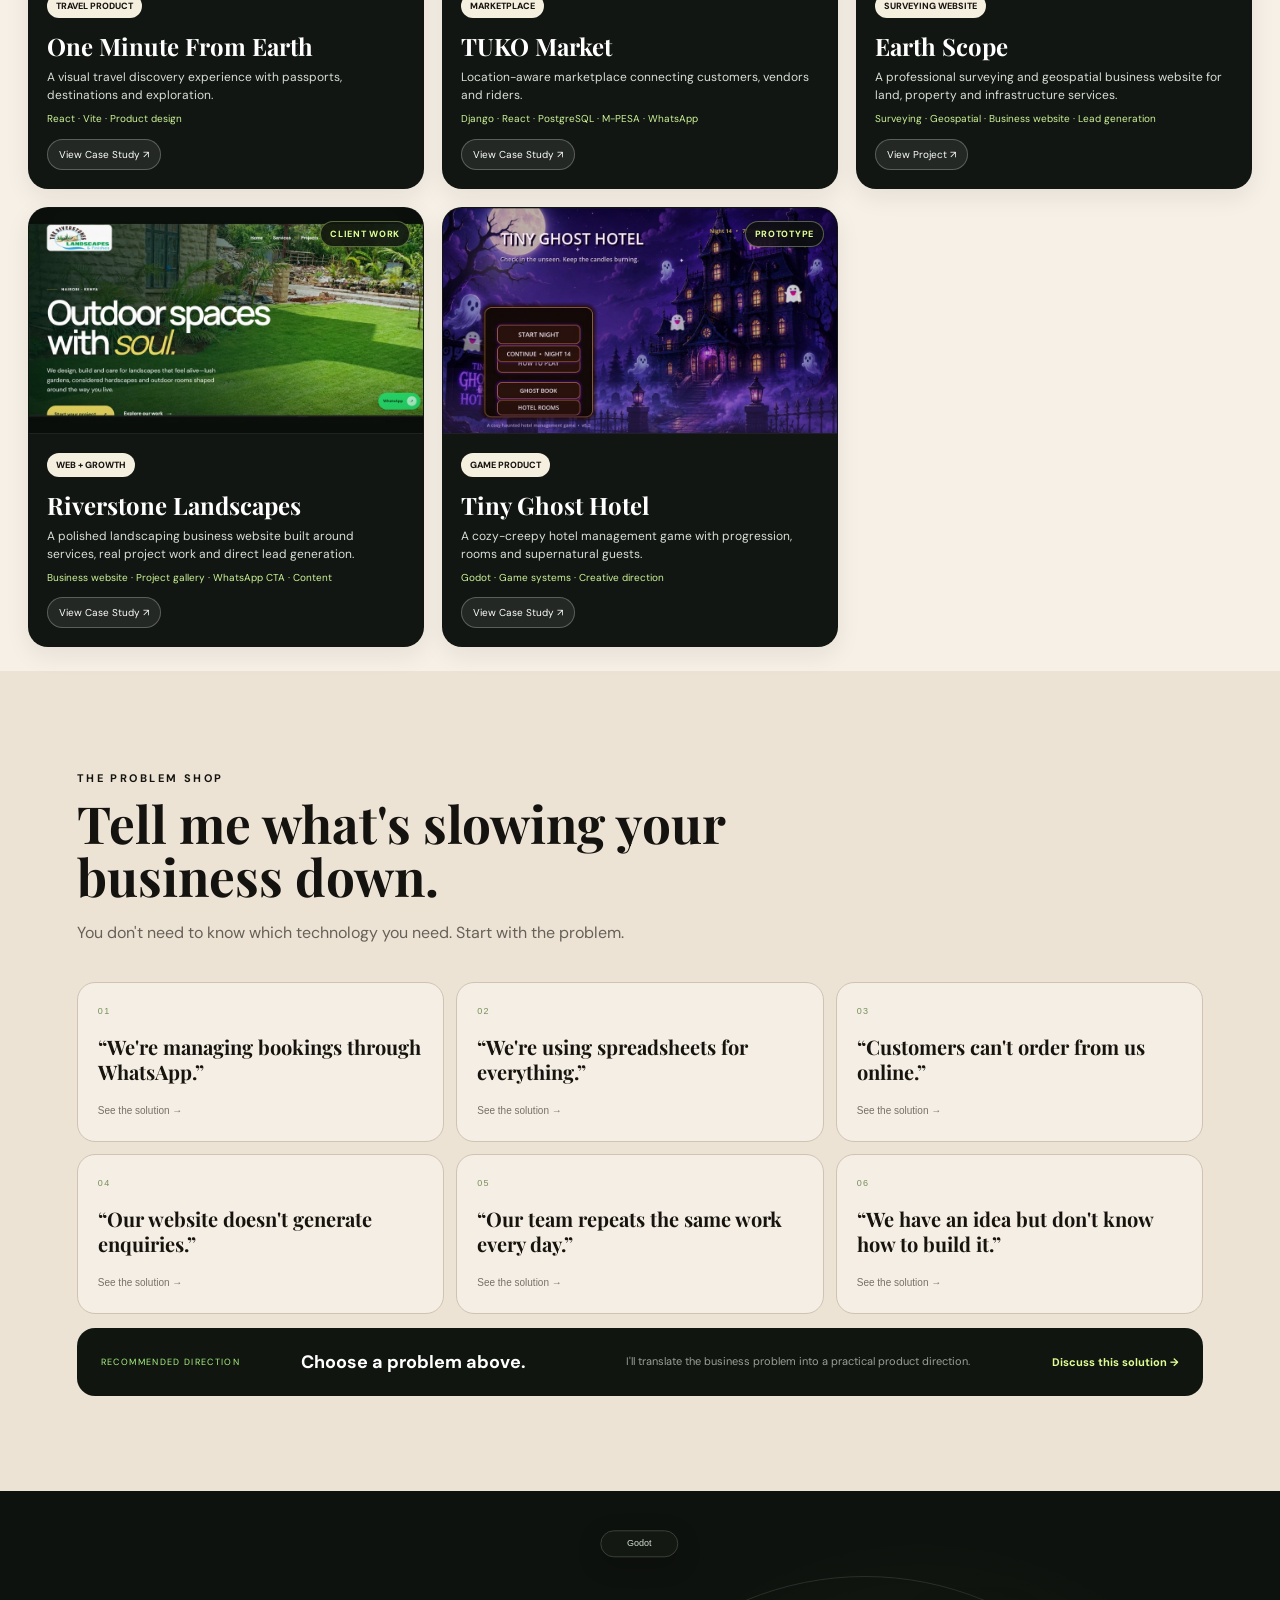
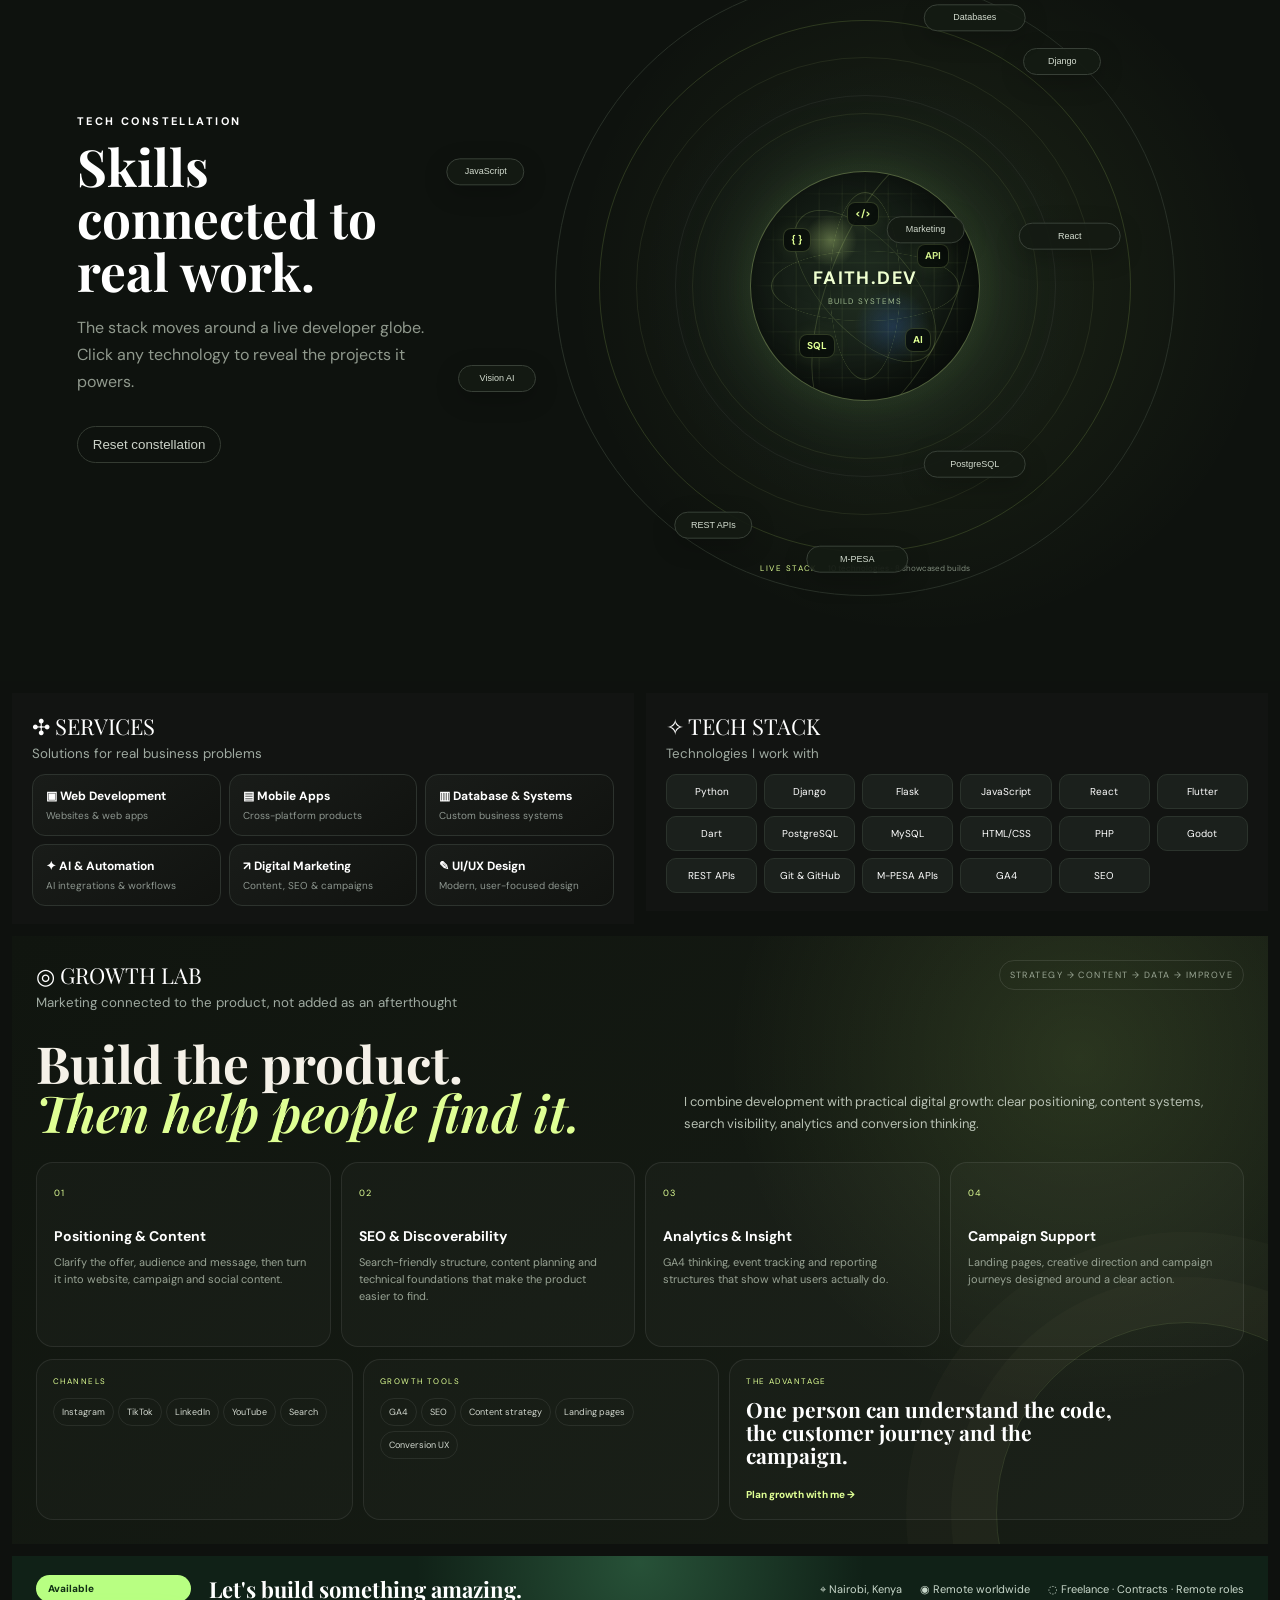
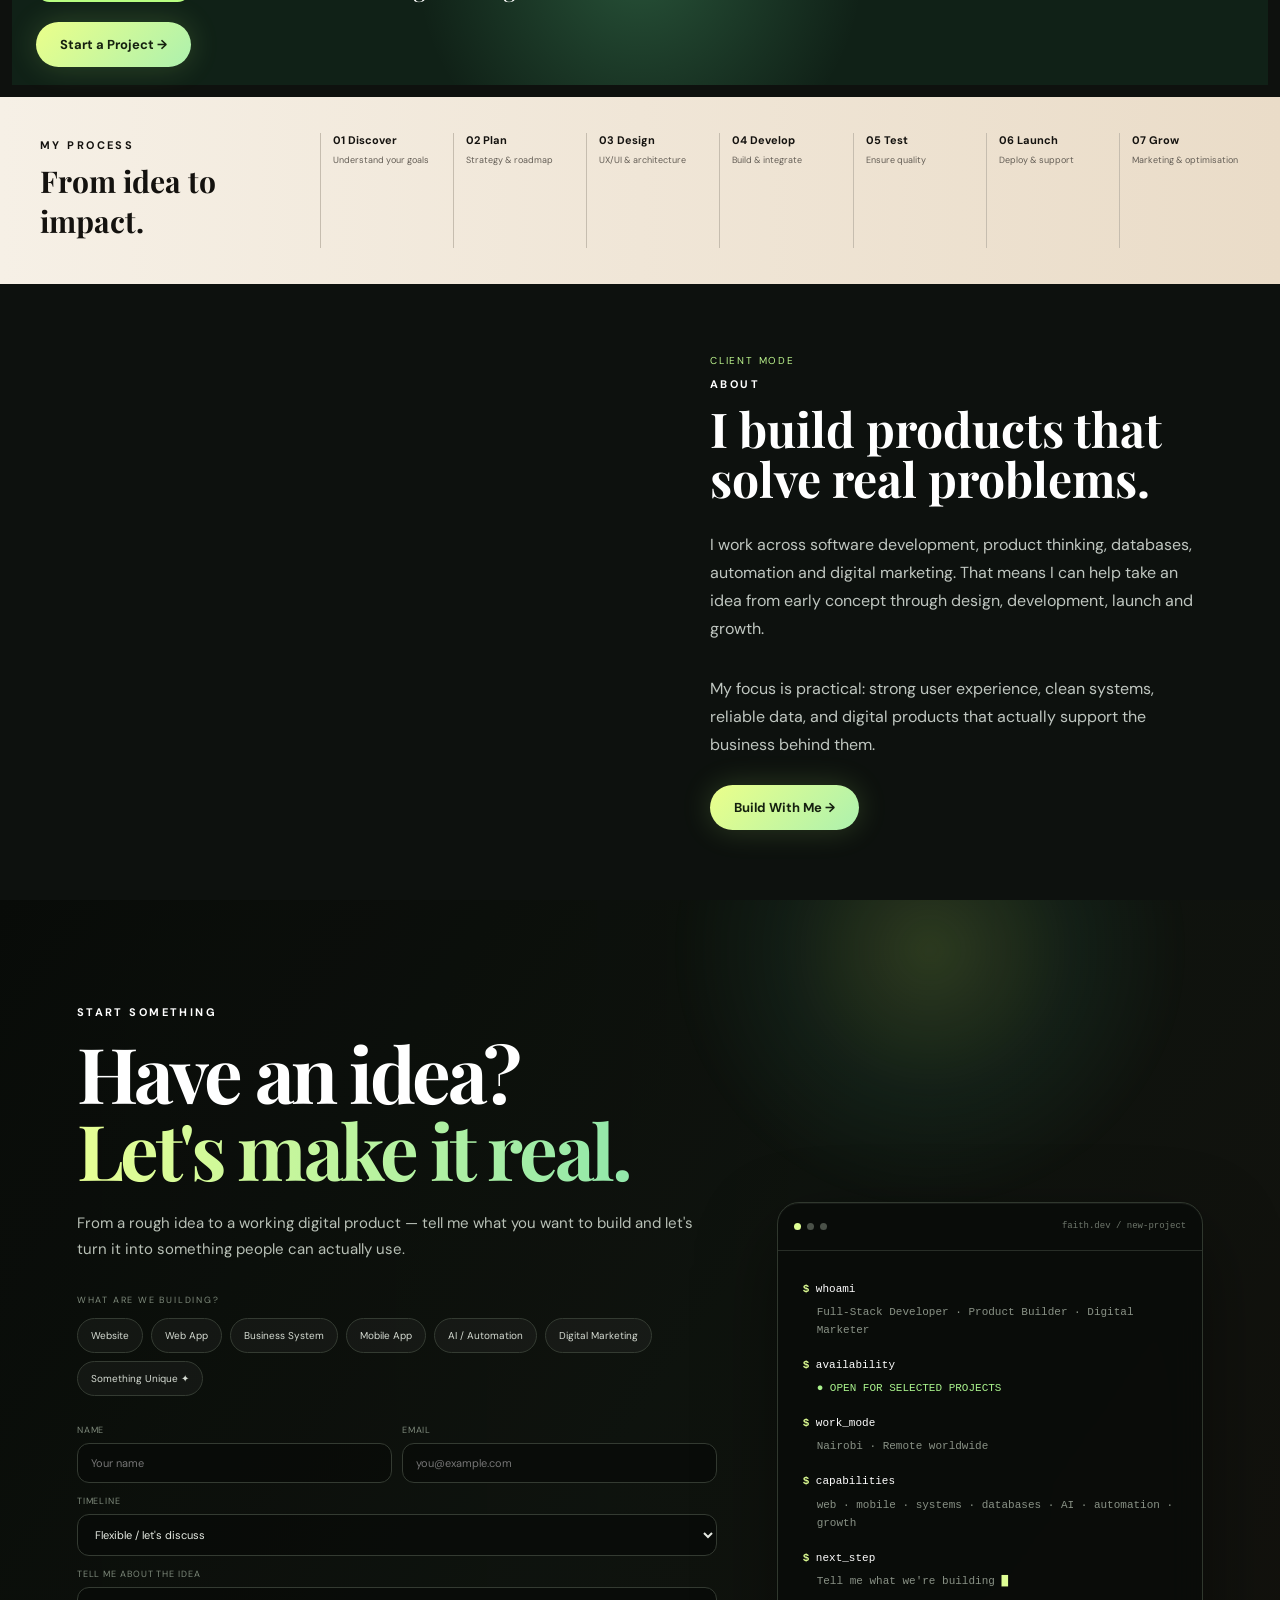
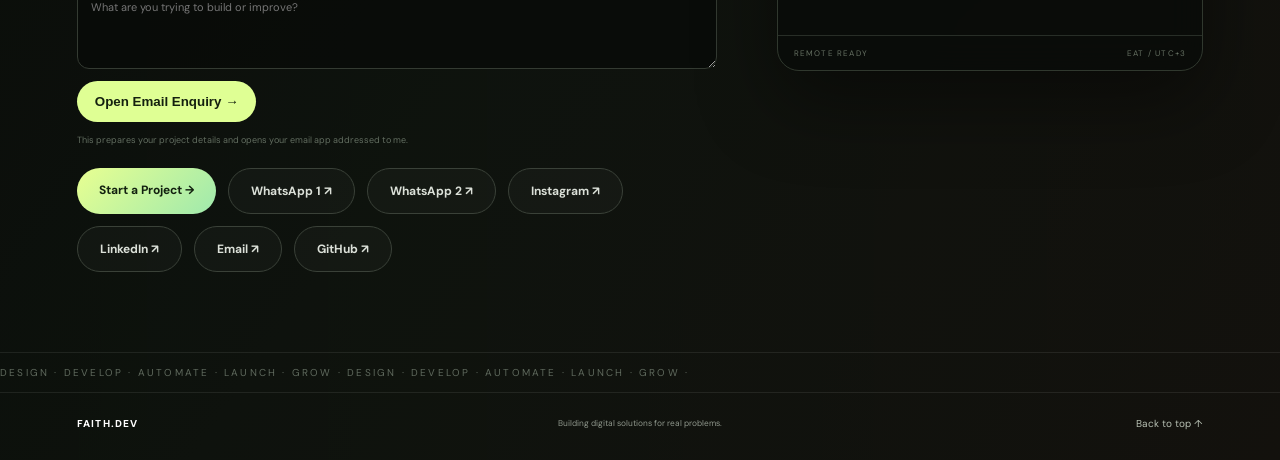
==== commit 07c90a98: "Add WhatsApp Instagram and LinkedIn contact links" ====
--- a/index.html
+++ b/index.html
@@ -202,6 +202,10 @@
           </form>
           <div class="contact-options">
             <a id="projectEmail" class="contact-primary" href="mailto:wahomeimani@gmail.com?subject=Project%20Enquiry">Start a Project →</a>
+            <a href="https://wa.me/254757030658?text=Hi%20Faith%2C%20I%20saw%20your%20portfolio%20and%20would%20like%20to%20discuss%20a%20project." target="_blank" rel="noreferrer">WhatsApp 1 ↗</a>
+            <a href="https://wa.me/254718958011?text=Hi%20Faith%2C%20I%20saw%20your%20portfolio%20and%20would%20like%20to%20discuss%20a%20project." target="_blank" rel="noreferrer">WhatsApp 2 ↗</a>
+            <a href="https://www.instagram.com/wyonna.broke.it/" target="_blank" rel="noreferrer">Instagram ↗</a>
+            <a href="https://www.linkedin.com/in/faith-wahome-81b8632bb/" target="_blank" rel="noreferrer">LinkedIn ↗</a>
             <a href="mailto:wahomeimani@gmail.com">Email ↗</a>
             <a href="https://github.com/22koki" target="_blank" rel="noreferrer">GitHub ↗</a>
           </div>
--- a/styles.css
+++ b/styles.css
@@ -225,3 +225,82 @@
   .orbit-track button span{min-width:64px;max-width:82px;font-size:7.5px;padding:7px 8px}
   .orbit-track button{transform:rotate(var(--a)) translateX(116px) rotate(calc(var(--a) * -1))}
 }
+
+/* === Mobile fit + no-overlap pass === */
+html,body{max-width:100%;overflow-x:hidden}
+img,svg,video,canvas{max-width:100%}
+section,main,header,footer,.contact-shell,.dashboard,.constellation,.about,.process{min-width:0}
+.hero-copy,.hero-stats,.hero-signature,.contact-main,.contact-console{min-width:0}
+
+@media(max-width:760px){
+  .topbar{gap:10px;padding:0 12px}
+  .brand{grid-template-columns:28px auto;min-width:0}
+  .brand-mark{width:24px;height:24px}
+  .brand>span{font-size:13px}
+  .brand small{font-size:7px;white-space:nowrap}
+  .top-actions{margin-left:auto;gap:6px}
+  .menu-toggle,.icon-btn{width:40px;height:40px;min-width:40px;padding:0}
+  .hero{min-height:820px;background-position:62% center}
+  .hero-copy{position:relative;left:auto;right:auto;top:auto;padding:118px 18px 0;max-width:none}
+  .hero h1{font-size:clamp(40px,12vw,54px);line-height:.98;overflow-wrap:anywhere}
+  .hero-copy p{font-size:13px;line-height:1.6}
+  .hero-cta{flex-direction:column;align-items:stretch}
+  .hero-cta .btn{width:100%}
+  .proof-strip{gap:8px 14px;font-size:10px}
+  .hero-signature{position:relative;left:auto;top:auto;margin:34px 18px 0}
+  .signature{font-size:29px}
+  .hero-stats{position:relative;right:auto;top:auto;bottom:auto;width:auto;margin:22px 18px 34px;display:grid;grid-template-columns:repeat(3,1fr);padding:10px}
+  .hero-stats div{padding:10px 7px;border-bottom:0;border-right:1px solid rgba(255,255,255,.08)}
+  .hero-stats div:last-child{border-right:0}
+  .hero-stats b{font-size:18px}
+  .scroll-note{display:none}
+  .section-head{align-items:flex-start;gap:12px;flex-direction:column}
+  .section-head h2{font-size:30px}
+  .filters{max-width:100%;overflow-x:auto;display:flex;flex-wrap:nowrap;padding-bottom:4px}
+  .filter{flex:0 0 auto}
+  .project-card{width:100%;min-width:0}
+  .project-card h3{font-size:22px;overflow-wrap:anywhere}
+  .dashboard{padding:8px;gap:8px}
+  .panel{padding:16px}
+  .mini-grid{grid-template-columns:1fr}
+  .skill-cloud{grid-template-columns:repeat(2,minmax(0,1fr))}
+  .skill-cloud span{min-width:0;overflow-wrap:anywhere}
+  .growth-services{grid-template-columns:1fr}
+  .marketing-system{grid-template-columns:1fr}
+  .problem-grid{grid-template-columns:1fr}
+  .process{grid-template-columns:1fr;padding:28px 16px}
+  .process ol{grid-template-columns:1fr}
+  .about-copy{padding:36px 18px}
+  .about-copy h2{font-size:35px;overflow-wrap:anywhere}
+  .contact-shell{padding:76px 18px 54px;gap:26px}
+  .contact-main h2{font-size:clamp(42px,13vw,58px);overflow-wrap:anywhere}
+  .contact-lead{font-size:13px}
+  .build-options{display:grid;grid-template-columns:1fr 1fr;gap:8px}
+  .build-options button{width:100%;min-width:0;padding:10px 8px;font-size:9px}
+  .project-form{max-width:100%}
+  .form-row{grid-template-columns:1fr}
+  .project-form input,.project-form select,.project-form textarea{font-size:16px}
+  .project-form button{width:100%;justify-self:stretch}
+  .contact-options{max-width:none!important;width:100%;margin:0!important}
+  .contact-options a{width:100%;text-align:center}
+  .contact-console{width:100%;overflow:hidden}
+  .console-body{overflow-wrap:anywhere}
+  .site-footer{padding-left:18px;padding-right:18px}
+}
+
+@media(max-width:520px){
+  .brand small{display:none}
+  .hero h1{font-size:40px}
+  .hero-stats{grid-template-columns:1fr}
+  .hero-stats div{border-right:0;border-bottom:1px solid rgba(255,255,255,.08)}
+  .hero-stats div:last-child{border-bottom:0}
+  .build-options{grid-template-columns:1fr}
+  .skill-cloud{grid-template-columns:1fr 1fr}
+  .constellation{padding-left:14px;padding-right:14px;overflow:hidden}
+  .tech-orbit{width:100%;max-width:340px;min-height:340px;overflow:visible}
+  .orbit-track{inset:10%}
+  .orbit-track button{transform:rotate(var(--a)) translateX(98px) rotate(calc(var(--a) * -1))}
+  .orbit-track button span{min-width:58px;max-width:72px;font-size:7px;padding:6px 7px}
+  .orbit-core,.globe-shell{width:145px;height:145px}
+  .orbit-caption{bottom:8px;white-space:normal;text-align:center;width:88%;justify-content:center;flex-wrap:wrap}
+}
